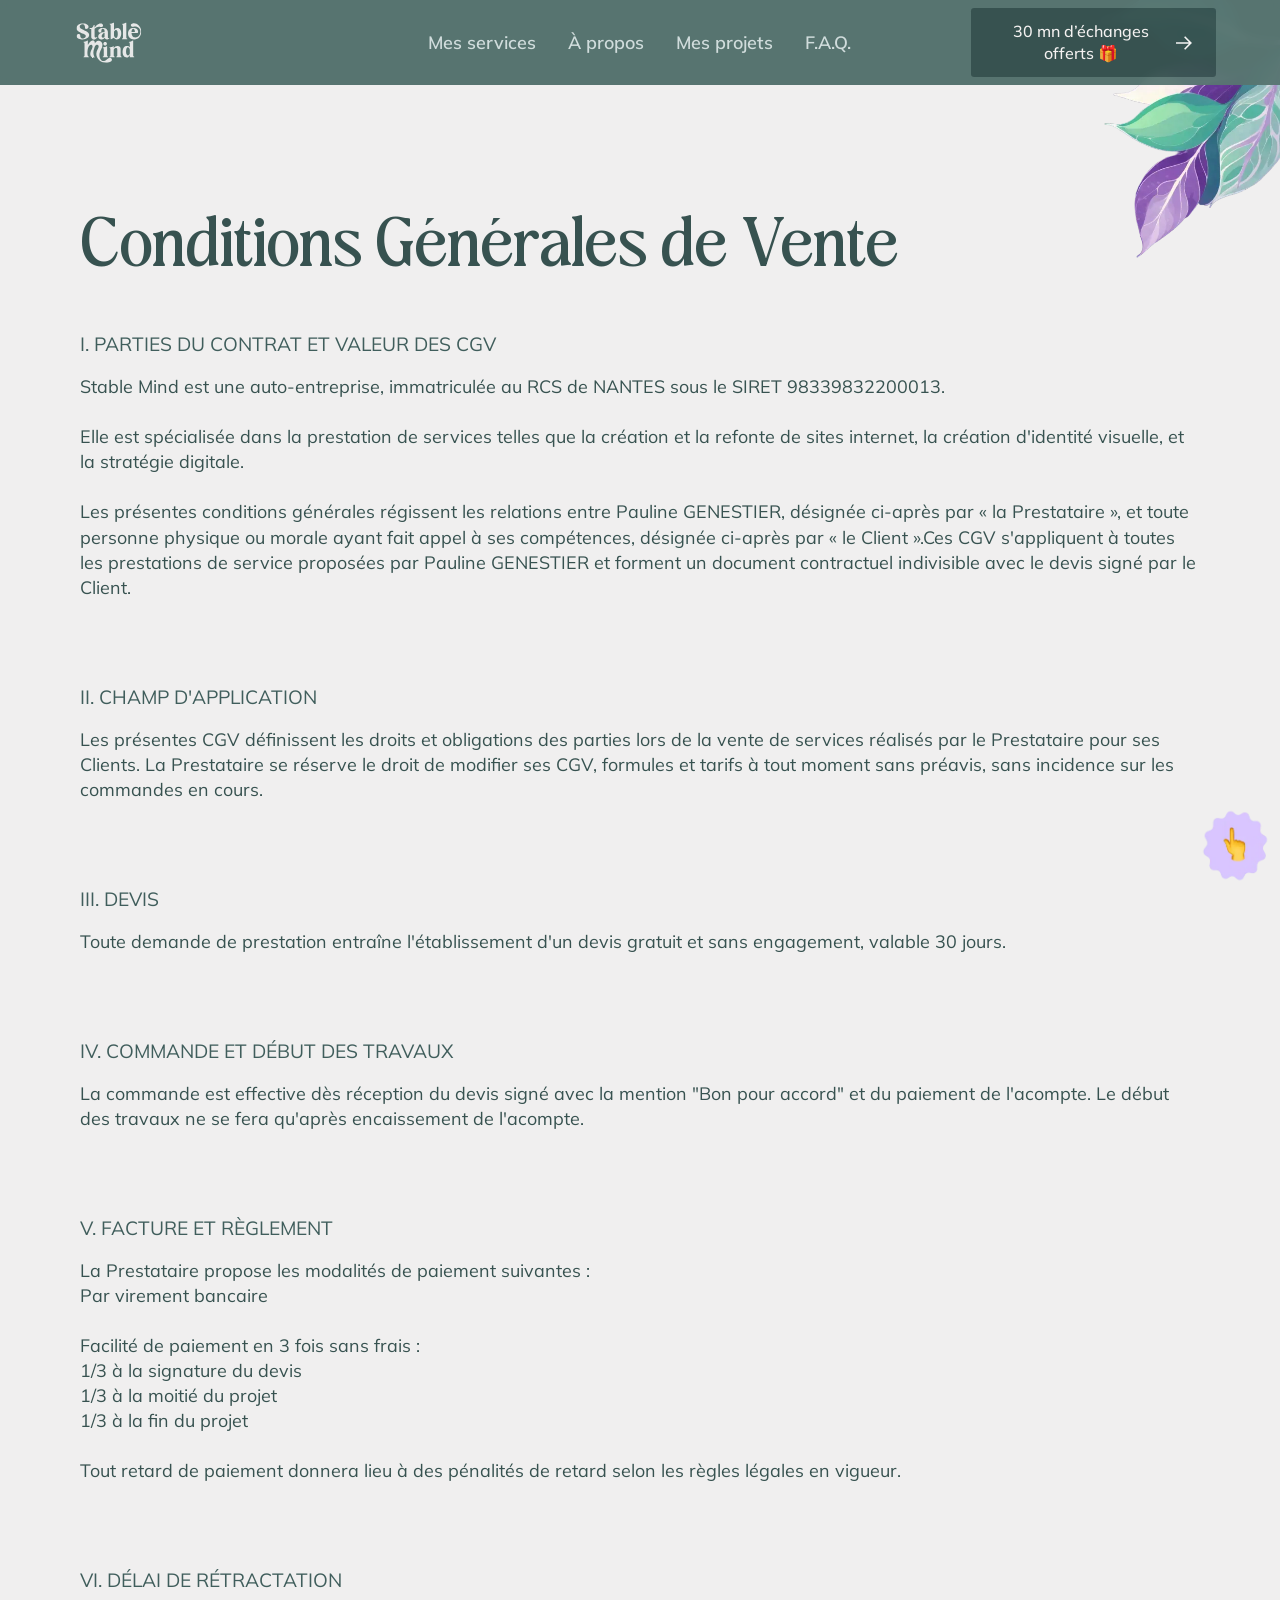
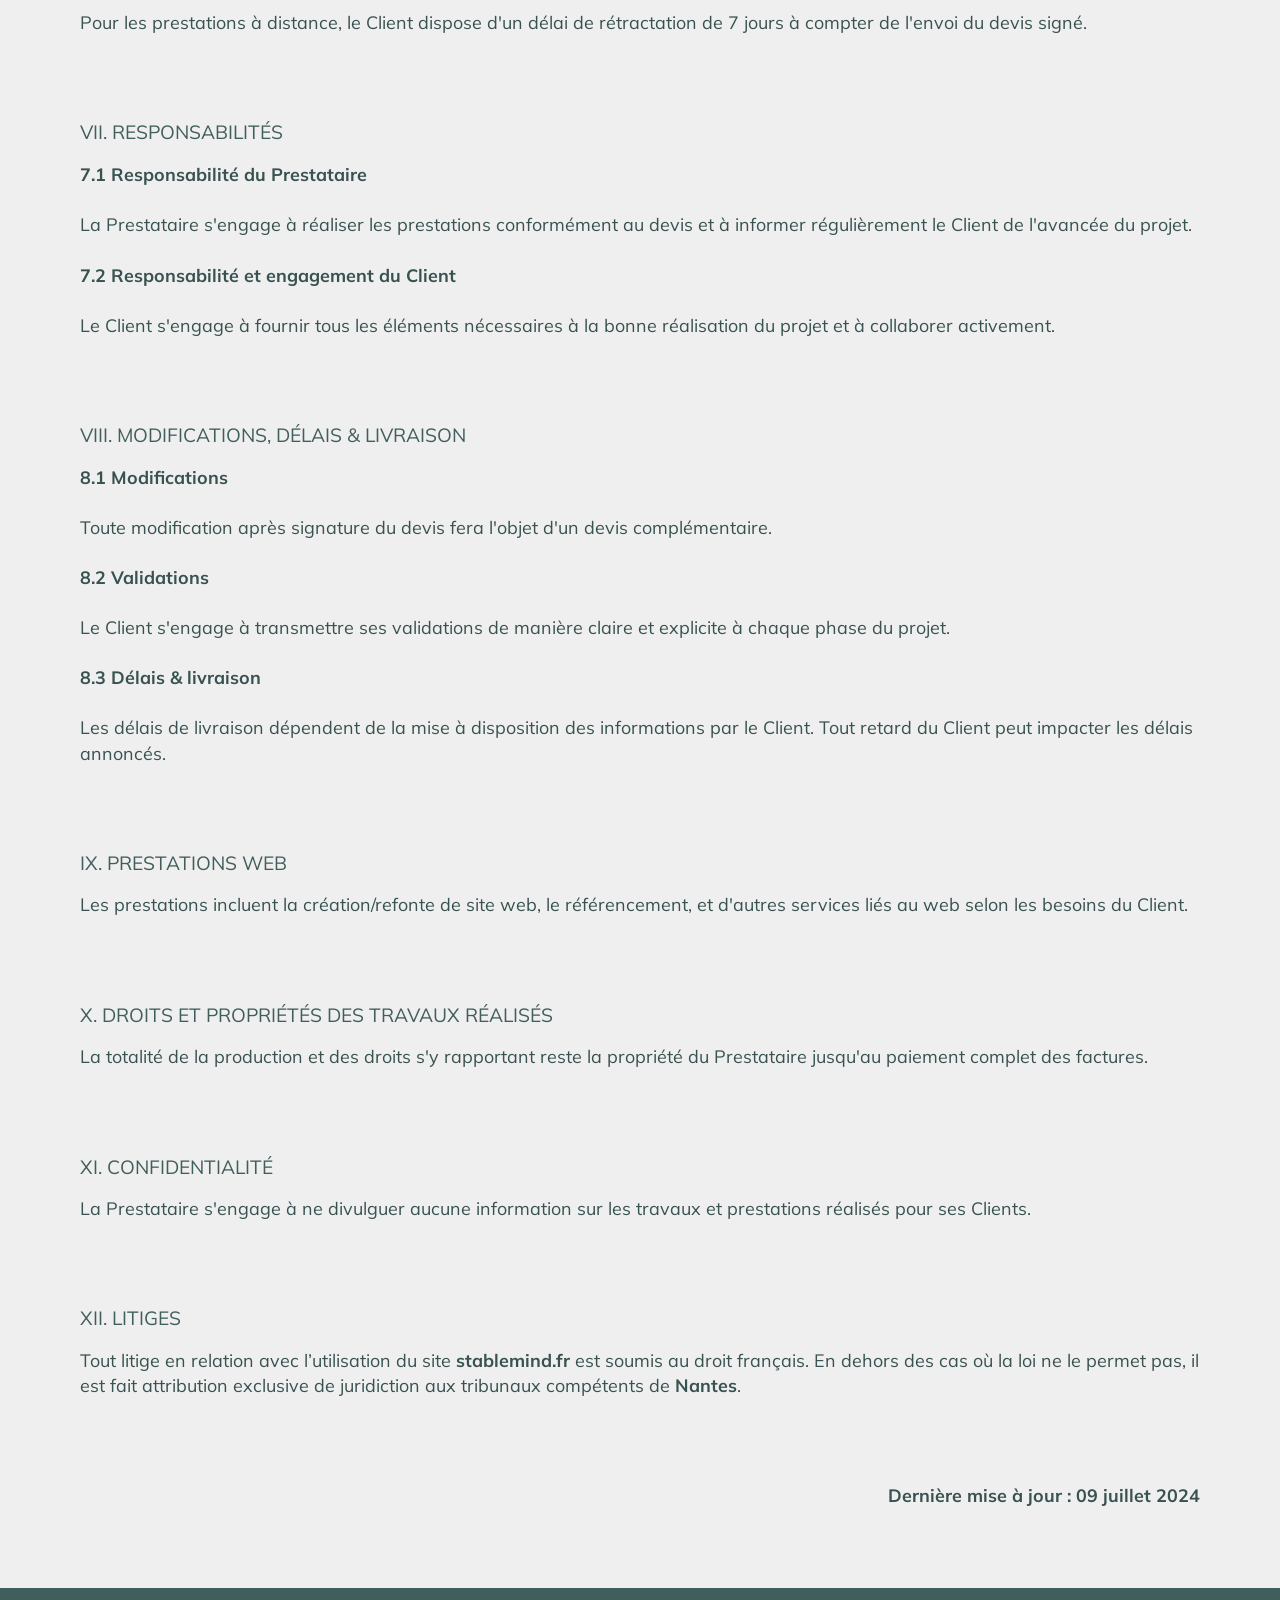
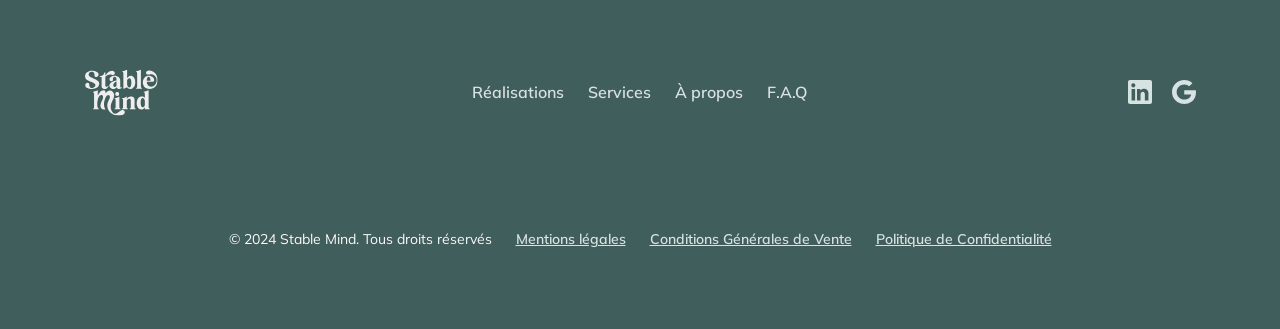
==== site/conditions-generales-de-vente/index.html @ 5874ae9d "Version site files directly and fix mobile section waves" ====
<!DOCTYPE html><!--  This site was created in Webflow. https://webflow.com  --><!--  Last Published: Thu Aug 13 2026 09:31:03 GMT+0000 (Coordinated Universal Time)  -->
<html data-wf-page="668acb660a0c07b33718b6ea" data-wf-site="659ee424119e88f192261d21" lang="fr">
<head>
  <meta charset="utf-8">
  <title>Conditions Générales de Vente | Stable Mind - Design et Identité de Marque</title>
  <meta content="Découvrez les Conditions Générales de Vente de Stable Mind. Informations sur nos prestations de design, création web et identité de marque. Transparence et confiance garanties." name="description">
  <meta content="Conditions Générales de Vente | Stable Mind - Design et Identité de Marque" property="og:title">
  <meta content="Découvrez les Conditions Générales de Vente de Stable Mind. Informations sur nos prestations de design, création web et identité de marque. Transparence et confiance garanties." property="og:description">
  <meta content="Conditions Générales de Vente | Stable Mind - Design et Identité de Marque" name="twitter:title">
  <meta content="Découvrez les Conditions Générales de Vente de Stable Mind. Informations sur nos prestations de design, création web et identité de marque. Transparence et confiance garanties." name="twitter:description">
  <meta property="og:type" content="website">
  <meta content="summary_large_image" name="twitter:card">
  <meta content="width=device-width, initial-scale=1" name="viewport">
  <meta content="google-site-verification=tcRDvtpjel-f5jcYhmmBqXW1y2SXDCsSAJ76ckuyitY" name="google-site-verification">
  <meta content="Webflow" name="generator">
  <link href="../css/normalize.css" rel="stylesheet" type="text/css">
  <link href="../css/webflow.css" rel="stylesheet" type="text/css">
  <link href="../css/stable-mind-2c8507.webflow.css?v=7" rel="stylesheet" type="text/css">
  <script type="text/javascript">!function(o,c){var n=c.documentElement,t=" w-mod-";n.className+=t+"js",("ontouchstart"in o||o.DocumentTouch&&c instanceof DocumentTouch)&&(n.className+=t+"touch")}(window,document);</script>
  <link href="../images/favicon.png" rel="shortcut icon" type="image/x-icon">
  <link href="../images/webclip.png" rel="apple-touch-icon">
  <link href="https://www.stablemind.fr/conditions-generales-de-vente" rel="canonical">
  <meta name="format-detection" content="telephone=no">
  <!--  Google Tag Manager  -->
  <script>(function(w,d,s,l,i){w[l]=w[l]||[];w[l].push({'gtm.start':
new Date().getTime(),event:'gtm.js'});var f=d.getElementsByTagName(s)[0],
j=d.createElement(s),dl=l!='dataLayer'?'&l='+l:'';j.async=true;j.src=
'https://www.googletagmanager.com/gtm.js?id='+i+dl;f.parentNode.insertBefore(j,f);
})(window,document,'script','dataLayer','GTM-M9ZDG9HV');</script>
  <!--  End Google Tag Manager  -->
  <script type="application/ld+json">
{
  "@context": "https://schema.org",
  "@type": "ProfessionalService",
  "name": "Stable Mind",
  "image": "https://cdn.prod.website-files.com/659ee424119e88f192261d21/660d5e748f1e22f9ee2a4d4d_Logo_StableMind_white.svg",
  "url": "https://www.stablemind.fr",
  "telephone": "+33668277982",
  "email": "pauline@stablemind.fr",
  "description": "Stable Mind offre des services de web design, de stratégie digitale et de création d'identité visuelle pour les PME.",
  "areaServed": "France",
  "priceRange": "€€€",
  "openingHours": "Mo-Fr 09:00-18:00",
  "sameAs": [
    "https://www.linkedin.com/in/paulinegenestier/",
    "https://www.instagram.com/stablemind.design/"
  ],
  "founder": {
    "@type": "Person",
    "name": "Pauline Genestier"
  },
  "hasOfferCatalog": {
    "@type": "OfferCatalog",
    "name": "Services de Stable Mind",
    "itemListElement": [
      {
        "@type": "Offer",
        "itemOffered": {
          "@type": "Service",
          "name": "Web Design",
          "description": "Création de sites web responsifs et attractifs"
        }
      },
      {
        "@type": "Offer",
        "itemOffered": {
          "@type": "Service",
          "name": "Stratégie Digitale",
          "description": "Élaboration de stratégies digitales sur mesure"
        }
      },
      {
        "@type": "Offer",
        "itemOffered": {
          "@type": "Service",
          "name": "Identité Visuelle",
          "description": "Création d'identités visuelles uniques et cohérentes"
        }
      }
    ]
  }
}
</script>
  <script src="https://cdn.prod.website-files.com/659ee424119e88f192261d21%2F652d31f3dc22d7b4ee708e44%2F6710cd85941d9a8a02956df8%2Fclarity_script-8.9.5.js" type="text/javascript"></script>
  <script src="https://cdn.prod.website-files.com/659ee424119e88f192261d21%2F66ba5a08efe71070f98dd10a%2F69186cce8e9cfdd274e5e7c2%2Fm9zdg9hv-1.1.1.js" type="text/javascript"></script>
  <link href="../css/production-fixes.css?v=9" rel="stylesheet" type="text/css">
</head>
<body>
  <div class="page-wrapper">
    <div class="global-styles w-embed">
      <style>
/* Make text look crisper and more legible in all browsers */
body {
  -webkit-font-smoothing: antialiased;
  -moz-osx-font-smoothing: grayscale;
  font-smoothing: antialiased;
  text-rendering: optimizeLegibility;
}
/* Focus state style for keyboard navigation for the focusable elements */
*[tabindex]:focus-visible,
  input[type="file"]:focus-visible {
   outline: 0.125rem solid #4d65ff;
   outline-offset: 0.125rem;
}
/* Set color style to inherit */
.inherit-color * {
    color: inherit;
}
/* Get rid of top margin on first element in any rich text element */
.w-richtext > :not(div):first-child, .w-richtext > div:first-child > :first-child {
  margin-top: 0 !important;
}
/* Get rid of bottom margin on last element in any rich text element */
.w-richtext>:last-child, .w-richtext ol li:last-child, .w-richtext ul li:last-child {
	margin-bottom: 0 !important;
}
/* Make sure containers never lose their center alignment */
.container-medium,.container-small, .container-large {
	margin-right: auto !important;
  margin-left: auto !important;
}
/* 
Make the following elements inherit typography styles from the parent and not have hardcoded values. 
Important: You will not be able to style for example "All Links" in Designer with this CSS applied.
Uncomment this CSS to use it in the project. Leave this message for future hand-off.
*/
/*
a,
.w-input,
.w-select,
.w-tab-link,
.w-nav-link,
.w-dropdown-btn,
.w-dropdown-toggle,
.w-dropdown-link {
  color: inherit;
  text-decoration: inherit;
  font-size: inherit;
}
*/
/* Apply "..." after 3 lines of text */
.text-style-3lines {
	display: -webkit-box;
	overflow: hidden;
	-webkit-line-clamp: 3;
	-webkit-box-orient: vertical;
}
/* Apply "..." after 2 lines of text */
.text-style-2lines {
	display: -webkit-box;
	overflow: hidden;
	-webkit-line-clamp: 2;
	-webkit-box-orient: vertical;
}
/* Adds inline flex display */
.display-inlineflex {
  display: inline-flex;
}
/* These classes are never overwritten */
.hide {
  display: none !important;
}
@media screen and (max-width: 991px) {
    .hide, .hide-tablet {
        display: none !important;
    }
}
  @media screen and (max-width: 767px) {
    .hide-mobile-landscape{
      display: none !important;
    }
}
  @media screen and (max-width: 479px) {
    .hide-mobile{
      display: none !important;
    }
}
.margin-0 {
  margin: 0rem !important;
}
.padding-0 {
  padding: 0rem !important;
}
.spacing-clean {
padding: 0rem !important;
margin: 0rem !important;
}
.margin-top {
  margin-right: 0rem !important;
  margin-bottom: 0rem !important;
  margin-left: 0rem !important;
}
.padding-top {
  padding-right: 0rem !important;
  padding-bottom: 0rem !important;
  padding-left: 0rem !important;
}
.margin-right {
  margin-top: 0rem !important;
  margin-bottom: 0rem !important;
  margin-left: 0rem !important;
}
.padding-right {
  padding-top: 0rem !important;
  padding-bottom: 0rem !important;
  padding-left: 0rem !important;
}
.margin-bottom {
  margin-top: 0rem !important;
  margin-right: 0rem !important;
  margin-left: 0rem !important;
}
.padding-bottom {
  padding-top: 0rem !important;
  padding-right: 0rem !important;
  padding-left: 0rem !important;
}
.margin-left {
  margin-top: 0rem !important;
  margin-right: 0rem !important;
  margin-bottom: 0rem !important;
}
.padding-left {
  padding-top: 0rem !important;
  padding-right: 0rem !important;
  padding-bottom: 0rem !important;
}
.margin-horizontal {
  margin-top: 0rem !important;
  margin-bottom: 0rem !important;
}
.padding-horizontal {
  padding-top: 0rem !important;
  padding-bottom: 0rem !important;
}
.margin-vertical {
  margin-right: 0rem !important;
  margin-left: 0rem !important;
}
.padding-vertical {
  padding-right: 0rem !important;
  padding-left: 0rem !important;
}
</style>
    </div>
    <div class="sticky_footer w-clearfix">
      <a id="scroll-up" href="#" class="link-block w-inline-block"><img src="../images/purple_star_finger.webp" loading="lazy" alt="Bouton pour faire défiler vers le haut de la page représentant un doigt pointé vers le haut" class="is-image-hero icon-height-xxlarge button_scroll_up"></a>
      <div class="sticky_footer_button"></div>
    </div>
    <div class="section_navbar2">
      <div data-animation="default" class="navbar2_component background-color-primary w-nav" data-easing2="ease" fs-scrolldisable-element="smart-nav" data-easing="ease" data-collapse="medium" data-w-id="f6324109-f3d7-db28-a6b7-eaa4f1ce9ca7" role="banner" data-duration="400">
        <div class="navbar2_container text-color-primary">
          <a href="../index.html" class="navbar2_logo-link w-nav-brand">
            <div class="w-layout-blockcontainer container-small w-container"><img src="../images/logo_stablemind_white.svg" loading="lazy" width="Auto" alt="Logo de l&#x27;entreprise Stable Mind" class="navbar2_logo margin-xsmall"></div>
          </a>
          <nav role="navigation" id="w-node-f6324109-f3d7-db28-a6b7-eaa4f1ce9cac-f1ce9ca6" class="navbar2_menu w-nav-menu">
            <a href="../index.html#services" class="navbar2_link w-nav-link">Mes services</a>
            <a href="../index.html#a-propos" class="navbar2_link w-nav-link">À propos</a>
            <a href="../index.html#Projets" class="navbar2_link w-nav-link">Mes projets</a>
            <a href="../index.html#FAQ" class="navbar2_link w-nav-link">F.A.Q.</a>
          </nav>
          <div class="navbar2_button-wrapper">
            <a href="https://zcal.co/i/Wrt-oJ8Q" target="_blank" class="button is-icon alternate mobile-hidden w-inline-block">
              <div class="text-size-small">30 mn d’échanges offerts 🎁</div>
              <div class="icon-1x1-small w-embed"><svg aria-hidden="true" fill="currentColor" role="img" viewbox="0 0 20 21" xmlns="http://www.w3.org/2000/svg">
                  <title>Arrow Right</title>
                  <polygon points="16.172 9 10.101 2.929 11.515 1.515 20 10 19.293 10.707 11.515 18.485 10.101 17.071 16.172 11 0 11 0 9">
                </polygon></svg></div>
            </a>
            <div class="navbar2_menu-button w-nav-button">
              <div class="menu-icon2">
                <div class="menu-icon2_line-top"></div>
                <div class="menu-icon2_line-middle">
                  <div class="menu-icon_line-middle-inner"></div>
                </div>
                <div class="menu-icon2_line-bottom"></div>
              </div>
            </div>
          </div>
        </div>
      </div>
    </div><img src="../images/feuilles_1.webp" loading="lazy" sizes="(max-width: 479px) 40vw, (max-width: 991px) 30vw, 20vw" srcset="../images/feuilles_1-p-500.webp 500w, ../images/feuilles_1-p-800.webp 800w, ../images/feuilles_1-p-1080.webp 1080w, ../images/feuilles_1.webp 1312w" alt="" class="conditions-image-deco">
    <section class="section_layout331 background-color-primary alternate">
      <div class="padding-global">
        <div class="container-large">
          <div class="padding-section-medium">
            <div class="layout331_component">
              <div class="spacer-large"></div>
              <div class="margin-bottom margin-large">
                <h1>Conditions Générales de Vente</h1>
              </div>
              <div class="margin-bottom margin-xxlarge">
                <div class="heading-style-h6 text-style-allcaps text-color-tertiary alternate">I. Parties du contrat et valeur des CGV</div>
                <div class="text-align-left">
                  <div class="margin-top margin-small">
                    <div class="margin-bottom margin-xxsmall">
                      <p>Stable Mind est une auto-entreprise, immatriculée au RCS de NANTES sous le SIRET 98339832200013. <br><br>Elle est spécialisée dans la prestation de services telles que la création et la refonte de sites internet, la création d&#x27;identité visuelle, et la stratégie digitale.<br><br>Les présentes conditions générales régissent les relations entre Pauline GENESTIER, désignée ci-après par « la Prestataire », et toute personne physique ou morale ayant fait appel à ses compétences, désignée ci-après par « le Client ».Ces CGV s&#x27;appliquent à toutes les prestations de service proposées par Pauline GENESTIER et forment un document contractuel indivisible avec le devis signé par le Client.<br></p>
                    </div>
                  </div>
                </div>
              </div>
              <div class="margin-bottom margin-xxlarge">
                <div class="heading-style-h6 text-style-allcaps text-color-tertiary alternate">II. Champ d&#x27;application</div>
                <div class="text-align-left">
                  <div class="margin-top margin-small">
                    <div class="margin-bottom margin-xxsmall">
                      <p>Les présentes CGV définissent les droits et obligations des parties lors de la vente de services réalisés par le Prestataire pour ses Clients. La Prestataire se réserve le droit de modifier ses CGV, formules et tarifs à tout moment sans préavis, sans incidence sur les commandes en cours.<br></p>
                    </div>
                  </div>
                </div>
              </div>
              <div class="margin-bottom margin-xxlarge">
                <div class="heading-style-h6 text-style-allcaps text-color-tertiary alternate">III. Devis</div>
                <div class="text-align-left">
                  <div class="margin-top margin-small">
                    <div class="margin-bottom margin-xxsmall">
                      <p>Toute demande de prestation entraîne l&#x27;établissement d&#x27;un devis gratuit et sans engagement, valable 30 jours.<br></p>
                    </div>
                  </div>
                </div>
              </div>
              <div class="margin-bottom margin-xxlarge">
                <div class="heading-style-h6 text-style-allcaps text-color-tertiary alternate">IV. Commande et début des travaux</div>
                <div class="text-align-left">
                  <div class="margin-top margin-small">
                    <div class="margin-bottom margin-xxsmall">
                      <p>La commande est effective dès réception du devis signé avec la mention &quot;Bon pour accord&quot; et du paiement de l&#x27;acompte. Le début des travaux ne se fera qu&#x27;après encaissement de l&#x27;acompte.<br></p>
                    </div>
                  </div>
                </div>
              </div>
              <div class="margin-bottom margin-xxlarge">
                <div class="heading-style-h6 text-style-allcaps text-color-tertiary alternate">V. Facture et règlement</div>
                <div class="text-align-left">
                  <div class="margin-top margin-small">
                    <div class="margin-bottom margin-xxsmall">
                      <p>La Prestataire propose les modalités de paiement suivantes :<br>Par virement bancaire<br><br>Facilité de paiement en 3 fois sans frais : <br>1/3 à la signature du devis<br>1/3 à la moitié du projet<br>1/3 à la fin du projet<br><br>Tout retard de paiement donnera lieu à des pénalités de retard selon les règles légales en vigueur.<br></p>
                    </div>
                  </div>
                </div>
              </div>
              <div class="margin-bottom margin-xxlarge">
                <div class="heading-style-h6 text-style-allcaps text-color-tertiary alternate">VI. Délai de rétractation</div>
                <div class="text-align-left">
                  <div class="margin-top margin-small">
                    <div class="margin-bottom margin-xxsmall">
                      <p>Pour les prestations à distance, le Client dispose d&#x27;un délai de rétractation de 7 jours à compter de l&#x27;envoi du devis signé.<br></p>
                    </div>
                  </div>
                </div>
              </div>
              <div class="margin-bottom margin-xxlarge">
                <div class="heading-style-h6 text-style-allcaps text-color-tertiary alternate">VII. Responsabilités</div>
                <div class="text-align-left">
                  <div class="margin-top margin-small">
                    <div class="margin-bottom margin-xxsmall">
                      <p><strong>7.1 Responsabilité du Prestataire</strong><br><br>La Prestataire s&#x27;engage à réaliser les prestations conformément au devis et à informer régulièrement le Client de l&#x27;avancée du projet.<br><br><strong>7.2 Responsabilité et engagement du Client</strong><br><br>Le Client s&#x27;engage à fournir tous les éléments nécessaires à la bonne réalisation du projet et à collaborer activement.<br></p>
                    </div>
                  </div>
                </div>
              </div>
              <div class="margin-bottom margin-xxlarge">
                <div class="heading-style-h6 text-style-allcaps text-color-tertiary alternate">VIII. Modifications, délais &amp; livraison</div>
                <div class="text-align-left">
                  <div class="margin-top margin-small">
                    <div class="margin-bottom margin-xxsmall">
                      <p><strong>8.1 Modifications</strong><br><br>Toute modification après signature du devis fera l&#x27;objet d&#x27;un devis complémentaire.<br><br><strong>8.2 Validations</strong><br><br>Le Client s&#x27;engage à transmettre ses validations de manière claire et explicite à chaque phase du projet.<br><br><strong>8.3 Délais &amp; livraison</strong><br><br>Les délais de livraison dépendent de la mise à disposition des informations par le Client. Tout retard du Client peut impacter les délais annoncés.<br></p>
                    </div>
                  </div>
                </div>
              </div>
              <div class="margin-bottom margin-xxlarge">
                <div class="heading-style-h6 text-style-allcaps text-color-tertiary alternate">IX. Prestations web</div>
                <div class="text-align-left">
                  <div class="margin-top margin-small">
                    <div class="margin-bottom margin-xxsmall">
                      <p>Les prestations incluent la création/refonte de site web, le référencement, et d&#x27;autres services liés au web selon les besoins du Client.<br></p>
                    </div>
                  </div>
                </div>
              </div>
              <div class="margin-bottom margin-xxlarge">
                <div class="heading-style-h6 text-style-allcaps text-color-tertiary alternate">X. Droits et propriétés des travaux réalisés</div>
                <div class="text-align-left">
                  <div class="margin-top margin-small">
                    <div class="margin-bottom margin-xxsmall">
                      <p>La totalité de la production et des droits s&#x27;y rapportant reste la propriété du Prestataire jusqu&#x27;au paiement complet des factures.<br></p>
                    </div>
                  </div>
                </div>
              </div>
              <div class="margin-bottom margin-xxlarge">
                <div class="heading-style-h6 text-style-allcaps text-color-tertiary alternate">XI. Confidentialité</div>
                <div class="text-align-left">
                  <div class="margin-top margin-small">
                    <div class="margin-bottom margin-xxsmall">
                      <p>La Prestataire s&#x27;engage à ne divulguer aucune information sur les travaux et prestations réalisés pour ses Clients.<br></p>
                    </div>
                  </div>
                </div>
              </div>
              <div class="margin-bottom margin-xxlarge">
                <div class="heading-style-h6 text-style-allcaps text-color-tertiary alternate">XII. Litiges</div>
                <div class="text-align-left">
                  <div class="margin-top margin-small">
                    <div class="margin-bottom margin-xxsmall">
                      <p>Tout litige en relation avec l’utilisation du site <strong>stablemind.fr</strong> est soumis au droit français. En dehors des cas où la loi ne le permet pas, il est fait attribution exclusive de juridiction aux tribunaux compétents de <strong>Nantes</strong>.<br></p>
                    </div>
                  </div>
                </div>
              </div>
            </div>
            <div class="text-weight-bold text-align-right">Dernière mise à jour : 09 juillet 2024</div>
          </div>
        </div>
      </div>
      <div class="padding-global">
        <div class="container-large"></div>
      </div>
    </section>
  </div>
  <footer class="footer4_component">
    <div class="padding-global background-color-primary">
      <div class="container-large">
        <div class="padding-vertical padding-xxlarge">
          <div class="padding-bottom padding-xxlarge">
            <div class="w-layout-grid footer4_top-wrapper">
              <a href="#" id="w-node-ab5822fc-b2aa-e9ae-ccc5-338d0b5e74c8-0b5e74c2" class="footer4_logo-link w-nav-brand"><img src="../images/logo_stablemind_white.svg" loading="lazy" alt="Logo de l&#x27;entreprise Stable Mind"></a>
              <div class="w-layout-grid footer4_link-list">
                <a href="#" class="footer4_link">Réalisations</a>
                <a href="#" class="footer4_link">Services</a>
                <a href="#" class="footer4_link">À propos</a>
                <a href="../index.html#FAQ" class="footer4_link">F.A.Q</a>
              </div>
              <div id="w-node-ab5822fc-b2aa-e9ae-ccc5-338d0b5e74d3-0b5e74c2" class="w-layout-grid footer4_social-list">
                <a href="https://www.linkedin.com/in/paulinegenestier" target="_blank" class="footer4_social-link w-inline-block">
                  <div class="icon-1x1-medium w-embed"><svg width="100%" height="100%" viewbox="0 0 24 24" fill="none" xmlns="http://www.w3.org/2000/svg">
                      <path fill-rule="evenodd" clip-rule="evenodd" d="M4.5 3C3.67157 3 3 3.67157 3 4.5V19.5C3 20.3284 3.67157 21 4.5 21H19.5C20.3284 21 21 20.3284 21 19.5V4.5C21 3.67157 20.3284 3 19.5 3H4.5ZM8.52076 7.00272C8.52639 7.95897 7.81061 8.54819 6.96123 8.54397C6.16107 8.53975 5.46357 7.90272 5.46779 7.00413C5.47201 6.15897 6.13998 5.47975 7.00764 5.49944C7.88795 5.51913 8.52639 6.1646 8.52076 7.00272ZM12.2797 9.76176H9.75971H9.7583V18.3216H12.4217V18.1219C12.4217 17.742 12.4214 17.362 12.4211 16.9819V16.9818V16.9816V16.9815V16.9812C12.4203 15.9674 12.4194 14.9532 12.4246 13.9397C12.426 13.6936 12.4372 13.4377 12.5005 13.2028C12.7381 12.3253 13.5271 11.7586 14.4074 11.8979C14.9727 11.9864 15.3467 12.3141 15.5042 12.8471C15.6013 13.1803 15.6449 13.5389 15.6491 13.8863C15.6605 14.9339 15.6589 15.9815 15.6573 17.0292V17.0294C15.6567 17.3992 15.6561 17.769 15.6561 18.1388V18.3202H18.328V18.1149C18.328 17.6629 18.3278 17.211 18.3275 16.7591V16.759V16.7588C18.327 15.6293 18.3264 14.5001 18.3294 13.3702C18.3308 12.8597 18.276 12.3563 18.1508 11.8627C17.9638 11.1286 17.5771 10.5211 16.9485 10.0824C16.5027 9.77019 16.0133 9.5691 15.4663 9.5466C15.404 9.54401 15.3412 9.54062 15.2781 9.53721L15.2781 9.53721L15.2781 9.53721C14.9984 9.52209 14.7141 9.50673 14.4467 9.56066C13.6817 9.71394 13.0096 10.0641 12.5019 10.6814C12.4429 10.7522 12.3852 10.8241 12.2991 10.9314L12.2991 10.9315L12.2797 10.9557V9.76176ZM5.68164 18.3244H8.33242V9.76733H5.68164V18.3244Z" fill="CurrentColor"></path>
                    </svg></div>
                  <div class="text-block">Linkedin StableMind</div>
                </a>
                <a href="https://share.google/nDlWpgfK4mPzJgzuq" target="_blank" class="footer4_social-link w-inline-block">
                  <div class="icon-1x1-medium w-embed"><svg width="100%" height="100%" viewbox="0 0 24 24" fill="none" xmlns="http://www.w3.org/2000/svg">
                      <path fill-rule="evenodd" clip-rule="evenodd" d="M12.1822 10.7136V13.7983H17.392C17.1796 15.1224 15.8166 17.6801 12.1822 17.6801C9.04993 17.6801 6.49096 15.1371 6.49096 11.9994C6.49096 8.86181 9.04935 6.31875 12.1822 6.31875C13.9664 6.31875 15.1624 7.06012 15.8436 7.70475L18.3337 5.35238C16.7349 3.89044 14.6631 3 12.1822 3C7.10674 3 3 7.02244 3 12C3 16.9776 7.10674 21 12.1822 21C17.4815 21 21 17.3494 21 12.2053C21 11.6136 20.934 11.1624 20.8537 10.7141L12.1822 10.7136Z" fill="CurrentColor"></path>
                    </svg></div>
                  <div class="text-block-2">Instagram de StableMind</div>
                </a>
              </div>
            </div>
          </div>
          <div class="line-divider"></div>
          <div class="padding-top padding-medium">
            <div class="w-layout-grid footer4_bottom-wrapper">
              <div id="w-node-ab5822fc-b2aa-e9ae-ccc5-338d0b5e74df-0b5e74c2" class="footer4_credit-text">© 2024 Stable Mind. Tous droits réservés</div>
              <a href="../mentions-legales.html" class="footer4_legal-link">Mentions légales</a>
              <a href="../conditions-generales-de-vente.html" aria-current="page" class="footer4_legal-link w--current">Conditions Générales de Vente</a>
              <a href="../politique-de-confidentialite.html" class="footer4_legal-link">Politique de Confidentialité</a>
            </div>
          </div>
        </div>
      </div>
    </div>
  </footer>
  <script src="https://d3e54v103j8qbb.cloudfront.net/js/jquery-3.5.1.min.dc5e7f18c8.js?site=659ee424119e88f192261d21" type="text/javascript" integrity="sha256-9/aliU8dGd2tb6OSsuzixeV4y/faTqgFtohetphbbj0=" crossorigin="anonymous"></script>
  <script src="../js/webflow.js" type="text/javascript"></script><!--  Google Tag Manager (noscript)  -->
  <noscript><iframe src="https://www.googletagmanager.com/ns.html?id=GTM-M9ZDG9HV" height="0" width="0" style="display:none;visibility:hidden"></iframe></noscript>
  <!--  End Google Tag Manager (noscript)  -->
</body>
</html>
---- site/css/webflow.css ----
@font-face {
  font-family: 'webflow-icons';
  src: url("[data-uri]") format('truetype');
  font-weight: normal;
  font-style: normal;
}
[class^="w-icon-"],
[class*=" w-icon-"] {
  /* use !important to prevent issues with browser extensions that change fonts */
  font-family: 'webflow-icons' !important;
  speak: none;
  font-style: normal;
  font-weight: normal;
  font-variant: normal;
  text-transform: none;
  line-height: 1;
  /* Better Font Rendering =========== */
  -webkit-font-smoothing: antialiased;
  -moz-osx-font-smoothing: grayscale;
}
.w-icon-slider-right:before {
  content: "\e600";
}
.w-icon-slider-left:before {
  content: "\e601";
}
.w-icon-nav-menu:before {
  content: "\e602";
}
.w-icon-arrow-down:before,
.w-icon-dropdown-toggle:before {
  content: "\e603";
}
.w-icon-file-upload-remove:before {
  content: "\e900";
}
.w-icon-file-upload-icon:before {
  content: "\e903";
}
* {
  -webkit-box-sizing: border-box;
  -moz-box-sizing: border-box;
  box-sizing: border-box;
}
html {
  height: 100%;
}
body {
  margin: 0;
  min-height: 100%;
  background-color: #fff;
  font-family: Arial, sans-serif;
  font-size: 14px;
  line-height: 20px;
  color: #333;
}
img {
  max-width: 100%;
  vertical-align: middle;
  display: inline-block;
}
html.w-mod-touch * {
  background-attachment: scroll !important;
}
.w-block {
  display: block;
}
.w-inline-block {
  max-width: 100%;
  display: inline-block;
}
.w-clearfix:before,
.w-clearfix:after {
  content: " ";
  display: table;
  grid-column-start: 1;
  grid-row-start: 1;
  grid-column-end: 2;
  grid-row-end: 2;
}
.w-clearfix:after {
  clear: both;
}
.w-hidden {
  display: none;
}
.w-button {
  display: inline-block;
  padding: 9px 15px;
  background-color: #3898EC;
  color: white;
  border: 0;
  line-height: inherit;
  text-decoration: none;
  cursor: pointer;
  border-radius: 0;
}
input.w-button {
  -webkit-appearance: button;
}
:where(button.w-popover-trigger) {
  background-color: transparent;
  border: 0;
  color: inherit;
  cursor: pointer;
  font: inherit;
  line-height: inherit;
  margin: 0;
  padding: 0;
  text-align: inherit;
  text-decoration: inherit;
}
.w-popover {
  border: 0;
  padding: 0;
  background-color: transparent;
  color: inherit;
  overflow: visible;
  position: fixed;
  inset: auto;
  margin: 8px;
  position-anchor: auto;
  position-area: top center;
}
html[data-w-dynpage] [data-w-cloak] {
  color: transparent !important;
}
.w-code-block {
  margin: unset;
}
pre.w-code-block code {
  all: inherit;
}
pre.w-code-block code > span {
  display: block !important;
}
.w-optimization {
  display: contents;
}
.w-webflow-badge,
.w-webflow-badge > img {
  box-sizing: unset;
  width: unset;
  height: unset;
  max-height: unset;
  max-width: unset;
  min-height: unset;
  min-width: unset;
  margin: unset;
  padding: unset;
  float: unset;
  clear: unset;
  border: unset;
  border-radius: unset;
  background: unset;
  background-image: unset;
  background-position: unset;
  background-size: unset;
  background-repeat: unset;
  background-origin: unset;
  background-clip: unset;
  background-attachment: unset;
  background-color: unset;
  box-shadow: unset;
  transform: unset;
  transition: unset;
  direction: unset;
  font-family: unset;
  font-weight: unset;
  color: unset;
  font-size: unset;
  line-height: unset;
  font-style: unset;
  font-variant: unset;
  text-align: unset;
  letter-spacing: unset;
  text-decoration: unset;
  text-indent: unset;
  text-transform: unset;
  list-style-type: unset;
  text-shadow: unset;
  vertical-align: unset;
  cursor: unset;
  white-space: unset;
  word-break: unset;
  word-spacing: unset;
  word-wrap: unset;
}
.w-webflow-badge {
  position: fixed !important;
  display: inline-block !important;
  visibility: visible !important;
  opacity: 1 !important;
  z-index: 2147483647 !important;
  top: auto !important;
  right: 12px !important;
  bottom: 12px !important;
  left: auto !important;
  color: #aaadb0 !important;
  background-color: #fff !important;
  border-radius: 3px !important;
  padding: 6px !important;
  font-size: 12px !important;
  line-height: 14px !important;
  text-decoration: none !important;
  transform: none !important;
  margin: 0 !important;
  width: auto !important;
  height: auto !important;
  overflow: unset !important;
  white-space: nowrap;
  box-shadow: 0 0 0 1px rgba(0, 0, 0, 0.1), 0px 1px 3px rgba(0, 0, 0, 0.1);
  cursor: pointer;
}
.w-webflow-badge > img {
  position: unset;
  display: inline-block !important;
  visibility: unset !important;
  opacity: 1 !important;
  vertical-align: middle !important;
}
h1,
h2,
h3,
h4,
h5,
h6 {
  font-weight: bold;
  margin-bottom: 10px;
}
h1 {
  font-size: 38px;
  line-height: 44px;
  margin-top: 20px;
}
h2 {
  font-size: 32px;
  line-height: 36px;
  margin-top: 20px;
}
h3 {
  font-size: 24px;
  line-height: 30px;
  margin-top: 20px;
}
h4 {
  font-size: 18px;
  line-height: 24px;
  margin-top: 10px;
}
h5 {
  font-size: 14px;
  line-height: 20px;
  margin-top: 10px;
}
h6 {
  font-size: 12px;
  line-height: 18px;
  margin-top: 10px;
}
p {
  margin-top: 0;
  margin-bottom: 10px;
}
blockquote {
  margin: 0 0 10px 0;
  padding: 10px 20px;
  border-left: 5px solid #E2E2E2;
  font-size: 18px;
  line-height: 22px;
}
figure {
  margin: 0;
  margin-bottom: 10px;
}
figcaption {
  margin-top: 5px;
  text-align: center;
}
ul,
ol {
  margin-top: 0px;
  margin-bottom: 10px;
  padding-left: 40px;
}
.w-list-unstyled {
  padding-left: 0;
  list-style: none;
}
.w-embed:before,
.w-embed:after {
  content: " ";
  display: table;
  grid-column-start: 1;
  grid-row-start: 1;
  grid-column-end: 2;
  grid-row-end: 2;
}
.w-embed:after {
  clear: both;
}
.w-video {
  width: 100%;
  position: relative;
  padding: 0;
}
.w-video iframe,
.w-video object,
.w-video embed {
  position: absolute;
  top: 0;
  left: 0;
  width: 100%;
  height: 100%;
  border: none;
}
fieldset {
  padding: 0;
  margin: 0;
  border: 0;
}
button,
[type='button'],
[type='reset'] {
  border: 0;
  cursor: pointer;
  -webkit-appearance: button;
}
.w-form {
  margin: 0 0 15px;
}
.w-form-done {
  display: none;
  padding: 20px;
  text-align: center;
  background-color: #dddddd;
}
.w-form-fail {
  display: none;
  margin-top: 10px;
  padding: 10px;
  background-color: #ffdede;
}
label {
  display: block;
  margin-bottom: 5px;
  font-weight: bold;
}
.w-input,
.w-select {
  display: block;
  width: 100%;
  height: 38px;
  padding: 8px 12px;
  margin-bottom: 10px;
  font-size: 14px;
  line-height: 1.42857143;
  color: #333333;
  vertical-align: middle;
  background-color: #ffffff;
  border: 1px solid #cccccc;
}
.w-input::placeholder,
.w-select::placeholder {
  color: #999;
}
.w-input:focus,
.w-select:focus {
  border-color: #3898EC;
  outline: 0;
}
.w-input[disabled],
.w-select[disabled],
.w-input[readonly],
.w-select[readonly],
fieldset[disabled] .w-input,
fieldset[disabled] .w-select {
  cursor: not-allowed;
}
.w-input[disabled]:not(.w-input-disabled),
.w-select[disabled]:not(.w-input-disabled),
.w-input[readonly],
.w-select[readonly],
fieldset[disabled]:not(.w-input-disabled) .w-input,
fieldset[disabled]:not(.w-input-disabled) .w-select {
  background-color: #eeeeee;
}
textarea.w-input,
textarea.w-select {
  height: auto;
}
.w-select {
  background-color: #f3f3f3;
}
.w-select[multiple] {
  height: auto;
}
.w-form-label {
  display: inline-block;
  cursor: pointer;
  font-weight: normal;
  margin-bottom: 0px;
}
.w-radio {
  display: block;
  margin-bottom: 5px;
  padding-left: 20px;
}
.w-radio:before,
.w-radio:after {
  content: " ";
  display: table;
  grid-column-start: 1;
  grid-row-start: 1;
  grid-column-end: 2;
  grid-row-end: 2;
}
.w-radio:after {
  clear: both;
}
.w-radio-input {
  margin: 4px 0 0;
  line-height: normal;
  float: left;
  margin-left: -20px;
}
.w-radio-input {
  margin-top: 3px;
}
.w-file-upload {
  display: block;
  margin-bottom: 10px;
}
.w-file-upload-input {
  width: 0.1px;
  height: 0.1px;
  opacity: 0;
  overflow: hidden;
  position: absolute;
  z-index: -100;
}
.w-file-upload-default,
.w-file-upload-uploading,
.w-file-upload-success {
  display: inline-block;
  color: #333333;
}
.w-file-upload-error {
  display: block;
  margin-top: 10px;
}
.w-file-upload-default.w-hidden,
.w-file-upload-uploading.w-hidden,
.w-file-upload-error.w-hidden,
.w-file-upload-success.w-hidden {
  display: none;
}
.w-file-upload-uploading-btn {
  display: flex;
  font-size: 14px;
  font-weight: normal;
  cursor: pointer;
  margin: 0;
  padding: 8px 12px;
  border: 1px solid #cccccc;
  background-color: #fafafa;
}
.w-file-upload-file {
  display: flex;
  flex-grow: 1;
  justify-content: space-between;
  margin: 0;
  padding: 8px 9px 8px 11px;
  border: 1px solid #cccccc;
  background-color: #fafafa;
}
.w-file-upload-file-name {
  font-size: 14px;
  font-weight: normal;
  display: block;
}
.w-file-remove-link {
  margin-top: 3px;
  margin-left: 10px;
  width: auto;
  height: auto;
  padding: 3px;
  display: block;
  cursor: pointer;
}
.w-icon-file-upload-remove {
  margin: auto;
  font-size: 10px;
}
.w-file-upload-error-msg {
  display: inline-block;
  color: #ea384c;
  padding: 2px 0;
}
.w-file-upload-info {
  display: inline-block;
  line-height: 38px;
  padding: 0 12px;
}
.w-file-upload-label {
  display: inline-block;
  font-size: 14px;
  font-weight: normal;
  cursor: pointer;
  margin: 0;
  padding: 8px 12px;
  border: 1px solid #cccccc;
  background-color: #fafafa;
}
.w-icon-file-upload-icon,
.w-icon-file-upload-uploading {
  display: inline-block;
  margin-right: 8px;
  width: 20px;
}
.w-icon-file-upload-uploading {
  height: 20px;
}
.w-container {
  margin-left: auto;
  margin-right: auto;
  max-width: 940px;
}
.w-container:before,
.w-container:after {
  content: " ";
  display: table;
  grid-column-start: 1;
  grid-row-start: 1;
  grid-column-end: 2;
  grid-row-end: 2;
}
.w-container:after {
  clear: both;
}
.w-container .w-row {
  margin-left: -10px;
  margin-right: -10px;
}
.w-row:before,
.w-row:after {
  content: " ";
  display: table;
  grid-column-start: 1;
  grid-row-start: 1;
  grid-column-end: 2;
  grid-row-end: 2;
}
.w-row:after {
  clear: both;
}
.w-row .w-row {
  margin-left: 0;
  margin-right: 0;
}
.w-col {
  position: relative;
  float: left;
  width: 100%;
  min-height: 1px;
  padding-left: 10px;
  padding-right: 10px;
}
.w-col .w-col {
  padding-left: 0;
  padding-right: 0;
}
.w-col-1 {
  width: 8.33333333%;
}
.w-col-2 {
  width: 16.66666667%;
}
.w-col-3 {
  width: 25%;
}
.w-col-4 {
  width: 33.33333333%;
}
.w-col-5 {
  width: 41.66666667%;
}
.w-col-6 {
  width: 50%;
}
.w-col-7 {
  width: 58.33333333%;
}
.w-col-8 {
  width: 66.66666667%;
}
.w-col-9 {
  width: 75%;
}
.w-col-10 {
  width: 83.33333333%;
}
.w-col-11 {
  width: 91.66666667%;
}
.w-col-12 {
  width: 100%;
}
.w-hidden-main {
  display: none !important;
}
@media screen and (max-width: 991px) {
  .w-container {
    max-width: 728px;
  }
  .w-hidden-main {
    display: inherit !important;
  }
  .w-hidden-medium {
    display: none !important;
  }
  .w-col-medium-1 {
    width: 8.33333333%;
  }
  .w-col-medium-2 {
    width: 16.66666667%;
  }
  .w-col-medium-3 {
    width: 25%;
  }
  .w-col-medium-4 {
    width: 33.33333333%;
  }
  .w-col-medium-5 {
    width: 41.66666667%;
  }
  .w-col-medium-6 {
    width: 50%;
  }
  .w-col-medium-7 {
    width: 58.33333333%;
  }
  .w-col-medium-8 {
    width: 66.66666667%;
  }
  .w-col-medium-9 {
    width: 75%;
  }
  .w-col-medium-10 {
    width: 83.33333333%;
  }
  .w-col-medium-11 {
    width: 91.66666667%;
  }
  .w-col-medium-12 {
    width: 100%;
  }
  .w-col-stack {
    width: 100%;
    left: auto;
    right: auto;
  }
}
@media screen and (max-width: 767px) {
  .w-hidden-main {
    display: inherit !important;
  }
  .w-hidden-medium {
    display: inherit !important;
  }
  .w-hidden-small {
    display: none !important;
  }
  .w-row,
  .w-container .w-row {
    margin-left: 0;
    margin-right: 0;
  }
  .w-col {
    width: 100%;
    left: auto;
    right: auto;
  }
  .w-col-small-1 {
    width: 8.33333333%;
  }
  .w-col-small-2 {
    width: 16.66666667%;
  }
  .w-col-small-3 {
    width: 25%;
  }
  .w-col-small-4 {
    width: 33.33333333%;
  }
  .w-col-small-5 {
    width: 41.66666667%;
  }
  .w-col-small-6 {
    width: 50%;
  }
  .w-col-small-7 {
    width: 58.33333333%;
  }
  .w-col-small-8 {
    width: 66.66666667%;
  }
  .w-col-small-9 {
    width: 75%;
  }
  .w-col-small-10 {
    width: 83.33333333%;
  }
  .w-col-small-11 {
    width: 91.66666667%;
  }
  .w-col-small-12 {
    width: 100%;
  }
}
@media screen and (max-width: 479px) {
  .w-container {
    max-width: none;
  }
  .w-hidden-main {
    display: inherit !important;
  }
  .w-hidden-medium {
    display: inherit !important;
  }
  .w-hidden-small {
    display: inherit !important;
  }
  .w-hidden-tiny {
    display: none !important;
  }
  .w-col {
    width: 100%;
  }
  .w-col-tiny-1 {
    width: 8.33333333%;
  }
  .w-col-tiny-2 {
    width: 16.66666667%;
  }
  .w-col-tiny-3 {
    width: 25%;
  }
  .w-col-tiny-4 {
    width: 33.33333333%;
  }
  .w-col-tiny-5 {
    width: 41.66666667%;
  }
  .w-col-tiny-6 {
    width: 50%;
  }
  .w-col-tiny-7 {
    width: 58.33333333%;
  }
  .w-col-tiny-8 {
    width: 66.66666667%;
  }
  .w-col-tiny-9 {
    width: 75%;
  }
  .w-col-tiny-10 {
    width: 83.33333333%;
  }
  .w-col-tiny-11 {
    width: 91.66666667%;
  }
  .w-col-tiny-12 {
    width: 100%;
  }
}
.w-widget {
  position: relative;
}
.w-widget-map {
  width: 100%;
  height: 400px;
}
.w-widget-map label {
  width: auto;
  display: inline;
}
.w-widget-map img {
  max-width: inherit;
}
.w-widget-map .gm-style-iw {
  text-align: center;
}
.w-widget-map .gm-style-iw > button {
  display: none !important;
}
.w-widget-twitter {
  overflow: hidden;
}
.w-widget-twitter-count-shim {
  display: inline-block;
  vertical-align: top;
  position: relative;
  width: 28px;
  height: 20px;
  text-align: center;
  background: white;
  border: #758696 solid 1px;
  border-radius: 3px;
}
.w-widget-twitter-count-shim * {
  pointer-events: none;
  user-select: none;
}
.w-widget-twitter-count-shim .w-widget-twitter-count-inner {
  position: relative;
  font-size: 15px;
  line-height: 12px;
  text-align: center;
  color: #999;
  font-family: serif;
}
.w-widget-twitter-count-shim .w-widget-twitter-count-clear {
  position: relative;
  display: block;
}
.w-widget-twitter-count-shim.w--large {
  width: 36px;
  height: 28px;
}
.w-widget-twitter-count-shim.w--large .w-widget-twitter-count-inner {
  font-size: 18px;
  line-height: 18px;
}
.w-widget-twitter-count-shim:not(.w--vertical) {
  margin-left: 5px;
  margin-right: 8px;
}
.w-widget-twitter-count-shim:not(.w--vertical).w--large {
  margin-left: 6px;
}
.w-widget-twitter-count-shim:not(.w--vertical):before,
.w-widget-twitter-count-shim:not(.w--vertical):after {
  top: 50%;
  left: 0;
  border: solid transparent;
  content: ' ';
  height: 0;
  width: 0;
  position: absolute;
  pointer-events: none;
}
.w-widget-twitter-count-shim:not(.w--vertical):before {
  border-color: rgba(117, 134, 150, 0);
  border-right-color: #5d6c7b;
  border-width: 4px;
  margin-left: -9px;
  margin-top: -4px;
}
.w-widget-twitter-count-shim:not(.w--vertical).w--large:before {
  border-width: 5px;
  margin-left: -10px;
  margin-top: -5px;
}
.w-widget-twitter-count-shim:not(.w--vertical):after {
  border-color: rgba(255, 255, 255, 0);
  border-right-color: white;
  border-width: 4px;
  margin-left: -8px;
  margin-top: -4px;
}
.w-widget-twitter-count-shim:not(.w--vertical).w--large:after {
  border-width: 5px;
  margin-left: -9px;
  margin-top: -5px;
}
.w-widget-twitter-count-shim.w--vertical {
  width: 61px;
  height: 33px;
  margin-bottom: 8px;
}
.w-widget-twitter-count-shim.w--vertical:before,
.w-widget-twitter-count-shim.w--vertical:after {
  top: 100%;
  left: 50%;
  border: solid transparent;
  content: ' ';
  height: 0;
  width: 0;
  position: absolute;
  pointer-events: none;
}
.w-widget-twitter-count-shim.w--vertical:before {
  border-color: rgba(117, 134, 150, 0);
  border-top-color: #5d6c7b;
  border-width: 5px;
  margin-left: -5px;
}
.w-widget-twitter-count-shim.w--vertical:after {
  border-color: rgba(255, 255, 255, 0);
  border-top-color: white;
  border-width: 4px;
  margin-left: -4px;
}
.w-widget-twitter-count-shim.w--vertical .w-widget-twitter-count-inner {
  font-size: 18px;
  line-height: 22px;
}
.w-widget-twitter-count-shim.w--vertical.w--large {
  width: 76px;
}
.w-background-video {
  position: relative;
  overflow: hidden;
  height: 500px;
  color: white;
}
.w-background-video > video {
  background-size: cover;
  background-position: 50% 50%;
  position: absolute;
  margin: auto;
  width: 100%;
  height: 100%;
  right: -100%;
  bottom: -100%;
  top: -100%;
  left: -100%;
  object-fit: cover;
  z-index: -100;
}
.w-background-video > video::-webkit-media-controls-start-playback-button {
  display: none !important;
  -webkit-appearance: none;
}
.w-background-video--control {
  position: absolute;
  bottom: 1em;
  right: 1em;
  background-color: transparent;
  padding: 0;
}
.w-background-video--control > [hidden] {
  display: none !important;
}
.w-slider {
  position: relative;
  height: 300px;
  text-align: center;
  background: #dddddd;
  clear: both;
  -webkit-tap-highlight-color: rgba(0, 0, 0, 0);
  tap-highlight-color: rgba(0, 0, 0, 0);
}
.w-slider-mask {
  position: relative;
  display: block;
  overflow: hidden;
  z-index: 1;
  left: 0;
  right: 0;
  height: 100%;
  white-space: nowrap;
}
.w-slide {
  position: relative;
  display: inline-block;
  vertical-align: top;
  width: 100%;
  height: 100%;
  white-space: normal;
  text-align: left;
}
.w-slider-nav {
  position: absolute;
  z-index: 2;
  top: auto;
  right: 0;
  bottom: 0;
  left: 0;
  margin: auto;
  padding-top: 10px;
  height: 40px;
  text-align: center;
  -webkit-tap-highlight-color: rgba(0, 0, 0, 0);
  tap-highlight-color: rgba(0, 0, 0, 0);
}
.w-slider-nav.w-round > div {
  border-radius: 100%;
}
.w-slider-nav.w-num > div {
  width: auto;
  height: auto;
  padding: 0.2em 0.5em;
  font-size: inherit;
  line-height: inherit;
}
.w-slider-nav.w-shadow > div {
  box-shadow: 0 0 3px rgba(51, 51, 51, 0.4);
}
.w-slider-nav-invert {
  color: #fff;
}
.w-slider-nav-invert > div {
  background-color: rgba(34, 34, 34, 0.4);
}
.w-slider-nav-invert > div.w-active {
  background-color: #222;
}
.w-slider-dot {
  position: relative;
  display: inline-block;
  width: 1em;
  height: 1em;
  background-color: rgba(255, 255, 255, 0.4);
  cursor: pointer;
  margin: 0 3px 0.5em;
  transition: background-color 100ms, color 100ms;
}
.w-slider-dot.w-active {
  background-color: #fff;
}
.w-slider-dot:focus {
  outline: none;
  box-shadow: 0px 0px 0px 2px #fff;
}
.w-slider-dot:focus.w-active {
  box-shadow: none;
}
.w-slider-arrow-left,
.w-slider-arrow-right {
  position: absolute;
  width: 80px;
  top: 0;
  right: 0;
  bottom: 0;
  left: 0;
  margin: auto;
  cursor: pointer;
  overflow: hidden;
  color: white;
  font-size: 40px;
  -webkit-tap-highlight-color: rgba(0, 0, 0, 0);
  tap-highlight-color: rgba(0, 0, 0, 0);
  user-select: none;
}
.w-slider-arrow-left [class^='w-icon-'],
.w-slider-arrow-right [class^='w-icon-'],
.w-slider-arrow-left [class*=' w-icon-'],
.w-slider-arrow-right [class*=' w-icon-'] {
  position: absolute;
}
.w-slider-arrow-left:focus,
.w-slider-arrow-right:focus {
  outline: 0;
}
.w-slider-arrow-left {
  z-index: 3;
  right: auto;
}
.w-slider-arrow-right {
  z-index: 4;
  left: auto;
}
.w-icon-slider-left,
.w-icon-slider-right {
  top: 0;
  right: 0;
  bottom: 0;
  left: 0;
  margin: auto;
  width: 1em;
  height: 1em;
}
.w-slider-aria-label {
  border: 0;
  clip: rect(0 0 0 0);
  height: 1px;
  margin: -1px;
  overflow: hidden;
  padding: 0;
  position: absolute;
  width: 1px;
}
.w-slider-force-show {
  display: block !important;
}
.w-dropdown {
  display: inline-block;
  position: relative;
  text-align: left;
  margin-left: auto;
  margin-right: auto;
  z-index: 900;
}
.w-dropdown-btn,
.w-dropdown-toggle,
.w-dropdown-link {
  position: relative;
  vertical-align: top;
  text-decoration: none;
  color: #222222;
  padding: 20px;
  text-align: left;
  margin-left: auto;
  margin-right: auto;
  white-space: nowrap;
}
.w-dropdown-toggle {
  user-select: none;
  display: inline-block;
  cursor: pointer;
  padding-right: 40px;
}
.w-dropdown-toggle:focus {
  outline: 0;
}
.w-icon-dropdown-toggle {
  position: absolute;
  top: 0;
  right: 0;
  bottom: 0;
  margin: auto;
  margin-right: 20px;
  width: 1em;
  height: 1em;
}
.w-dropdown-list {
  position: absolute;
  background: #dddddd;
  display: none;
  min-width: 100%;
}
.w-dropdown-list.w--open {
  display: block;
}
.w-dropdown-link {
  padding: 10px 20px;
  display: block;
  color: #222222;
}
.w-dropdown-link.w--current {
  color: #0082f3;
}
.w-dropdown-link:focus {
  outline: 0;
}
/**
 * ## Note
 * Safari (on both iOS and OS X) does not handle viewport units (vh, vw) well.
 * For example percentage units do not work on descendants of elements that
 * have any dimensions expressed in viewport units. It also doesn’t handle them at
 * all in `calc()`.
 */
/**
 * Wrapper around all lightbox elements
 *
 * 1. Since the lightbox can receive focus, IE also gives it an outline.
 * 2. Fixes flickering on Chrome when a transition is in progress
 *    underneath the lightbox.
 */
.w-lightbox-backdrop {
  cursor: auto;
  font-style: normal;
  letter-spacing: normal;
  list-style: disc;
  text-indent: 0;
  text-shadow: none;
  text-transform: none;
  visibility: visible;
  white-space: normal;
  word-break: normal;
  word-spacing: normal;
  word-wrap: normal;
  position: fixed;
  top: 0;
  right: 0;
  bottom: 0;
  left: 0;
  color: #fff;
  font-family: "Helvetica Neue", Helvetica, Ubuntu, "Segoe UI", Verdana, sans-serif;
  font-size: 17px;
  line-height: 1.2;
  font-weight: 300;
  text-align: center;
  background: rgba(0, 0, 0, 0.9);
  z-index: 2000;
  outline: 0;
  /* 1 */
  opacity: 0;
  -webkit-user-select: none;
  -moz-user-select: none;
  -webkit-tap-highlight-color: transparent;
  -webkit-transform: translate(0, 0);
  /* 2 */
}
/**
 * Neat trick to bind the rubberband effect to our canvas instead of the whole
 * document on iOS. It also prevents a bug that causes the document underneath to scroll.
 */
.w-lightbox-backdrop,
.w-lightbox-container {
  height: 100%;
  overflow: auto;
  -webkit-overflow-scrolling: touch;
}
.w-lightbox-content {
  position: relative;
  height: 100vh;
  overflow: hidden;
}
.w-lightbox-view {
  position: absolute;
  width: 100vw;
  height: 100vh;
  opacity: 0;
}
.w-lightbox-view:before {
  content: "";
  height: 100vh;
}
/* .w-lightbox-content */
.w-lightbox-group,
.w-lightbox-group .w-lightbox-view,
.w-lightbox-group .w-lightbox-view:before {
  height: 86vh;
}
.w-lightbox-frame,
.w-lightbox-view:before {
  display: inline-block;
  vertical-align: middle;
}
/*
 * 1. Remove default margin set by user-agent on the <figure> element.
 */
.w-lightbox-figure {
  position: relative;
  margin: 0;
  /* 1 */
}
.w-lightbox-group .w-lightbox-figure {
  cursor: pointer;
}
/**
 * IE adds image dimensions as width and height attributes on the IMG tag,
 * but we need both width and height to be set to auto to enable scaling.
 */
.w-lightbox-img {
  width: auto;
  height: auto;
  max-width: none;
}
/**
 * 1. Reset if style is set by user on "All Images"
 */
.w-lightbox-image {
  display: block;
  float: none;
  /* 1 */
  max-width: 100vw;
  max-height: 100vh;
}
.w-lightbox-group .w-lightbox-image {
  max-height: 86vh;
}
.w-lightbox-caption {
  position: absolute;
  right: 0;
  bottom: 0;
  left: 0;
  padding: 0.5em 1em;
  background: rgba(0, 0, 0, 0.4);
  text-align: left;
  text-overflow: ellipsis;
  white-space: nowrap;
  overflow: hidden;
}
.w-lightbox-embed {
  position: absolute;
  top: 0;
  right: 0;
  bottom: 0;
  left: 0;
  width: 100%;
  height: 100%;
}
.w-lightbox-control {
  position: absolute;
  top: 0;
  width: 4em;
  background-size: 24px;
  background-repeat: no-repeat;
  background-position: center;
  cursor: pointer;
  -webkit-transition: all 0.3s;
  transition: all 0.3s;
}
.w-lightbox-left {
  display: none;
  bottom: 0;
  left: 0;
  /* <svg xmlns="http://www.w3.org/2000/svg" viewBox="-20 0 24 40" width="24" height="40"><g transform="rotate(45)"><path d="m0 0h5v23h23v5h-28z" opacity=".4"/><path d="m1 1h3v23h23v3h-26z" fill="#fff"/></g></svg> */
  background-image: url("[data-uri]");
}
.w-lightbox-right {
  display: none;
  right: 0;
  bottom: 0;
  /* <svg xmlns="http://www.w3.org/2000/svg" viewBox="-4 0 24 40" width="24" height="40"><g transform="rotate(45)"><path d="m0-0h28v28h-5v-23h-23z" opacity=".4"/><path d="m1 1h26v26h-3v-23h-23z" fill="#fff"/></g></svg> */
  background-image: url("[data-uri]");
}
/*
 * Without specifying the with and height inside the SVG, all versions of IE render the icon too small.
 * The bug does not seem to manifest itself if the elements are tall enough such as the above arrows.
 * (http://stackoverflow.com/questions/16092114/background-size-differs-in-internet-explorer)
 */
.w-lightbox-close {
  right: 0;
  height: 2.6em;
  /* <svg xmlns="http://www.w3.org/2000/svg" viewBox="-4 0 18 17" width="18" height="17"><g transform="rotate(45)"><path d="m0 0h7v-7h5v7h7v5h-7v7h-5v-7h-7z" opacity=".4"/><path d="m1 1h7v-7h3v7h7v3h-7v7h-3v-7h-7z" fill="#fff"/></g></svg> */
  background-image: url("[data-uri]");
  background-size: 18px;
}
/**
 * 1. All IE versions add extra space at the bottom without this.
 */
.w-lightbox-strip {
  position: absolute;
  bottom: 0;
  left: 0;
  right: 0;
  padding: 0 1vh;
  line-height: 0;
  /* 1 */
  white-space: nowrap;
  overflow-x: auto;
  overflow-y: hidden;
}
/*
 * 1. We use content-box to avoid having to do `width: calc(10vh + 2vw)`
 *    which doesn’t work in Safari anyway.
 * 2. Chrome renders images pixelated when switching to GPU. Making sure
 *    the parent is also rendered on the GPU (by setting translate3d for
 *    example) fixes this behavior.
 */
.w-lightbox-item {
  display: inline-block;
  width: 10vh;
  padding: 2vh 1vh;
  box-sizing: content-box;
  /* 1 */
  cursor: pointer;
  -webkit-transform: translate3d(0, 0, 0);
  /* 2 */
}
.w-lightbox-active {
  opacity: 0.3;
}
.w-lightbox-thumbnail {
  position: relative;
  height: 10vh;
  background: #222;
  overflow: hidden;
}
.w-lightbox-thumbnail-image {
  position: absolute;
  top: 0;
  left: 0;
}
.w-lightbox-thumbnail .w-lightbox-tall {
  top: 50%;
  width: 100%;
  -webkit-transform: translate(0, -50%);
  transform: translate(0, -50%);
}
.w-lightbox-thumbnail .w-lightbox-wide {
  left: 50%;
  height: 100%;
  -webkit-transform: translate(-50%, 0);
  transform: translate(-50%, 0);
}
/*
 * Spinner
 *
 * Absolute pixel values are used to avoid rounding errors that would cause
 * the white spinning element to be misaligned with the track.
 */
.w-lightbox-spinner {
  position: absolute;
  top: 50%;
  left: 50%;
  box-sizing: border-box;
  width: 40px;
  height: 40px;
  margin-top: -20px;
  margin-left: -20px;
  border: 5px solid rgba(0, 0, 0, 0.4);
  border-radius: 50%;
  -webkit-animation: spin 0.8s infinite linear;
  animation: spin 0.8s infinite linear;
}
.w-lightbox-spinner:after {
  content: "";
  position: absolute;
  top: -4px;
  right: -4px;
  bottom: -4px;
  left: -4px;
  border: 3px solid transparent;
  border-bottom-color: #fff;
  border-radius: 50%;
}
/*
 * Utility classes
 */
.w-lightbox-hide {
  display: none;
}
.w-lightbox-noscroll {
  overflow: hidden;
}
@media (min-width: 768px) {
  .w-lightbox-content {
    height: 96vh;
    margin-top: 2vh;
  }
  .w-lightbox-view,
  .w-lightbox-view:before {
    height: 96vh;
  }
  /* .w-lightbox-content */
  .w-lightbox-group,
  .w-lightbox-group .w-lightbox-view,
  .w-lightbox-group .w-lightbox-view:before {
    height: 84vh;
  }
  .w-lightbox-image {
    max-width: 96vw;
    max-height: 96vh;
  }
  .w-lightbox-group .w-lightbox-image {
    max-width: 82.3vw;
    max-height: 84vh;
  }
  .w-lightbox-left,
  .w-lightbox-right {
    display: block;
    opacity: 0.5;
  }
  .w-lightbox-close {
    opacity: 0.8;
  }
  .w-lightbox-control:hover {
    opacity: 1;
  }
}
.w-lightbox-inactive,
.w-lightbox-inactive:hover {
  opacity: 0;
}
.w-richtext:before,
.w-richtext:after {
  content: " ";
  display: table;
  grid-column-start: 1;
  grid-row-start: 1;
  grid-column-end: 2;
  grid-row-end: 2;
}
.w-richtext:after {
  clear: both;
}
.w-richtext[contenteditable="true"]:before,
.w-richtext[contenteditable="true"]:after {
  white-space: initial;
}
.w-richtext ol,
.w-richtext ul {
  overflow: hidden;
}
.w-richtext .w-richtext-figure-selected.w-richtext-figure-type-video div:after,
.w-richtext .w-richtext-figure-selected[data-rt-type="video"] div:after {
  outline: 2px solid #2895f7;
}
.w-richtext .w-richtext-figure-selected.w-richtext-figure-type-image div,
.w-richtext .w-richtext-figure-selected[data-rt-type="image"] div {
  outline: 2px solid #2895f7;
}
.w-richtext figure.w-richtext-figure-type-video > div:after,
.w-richtext figure[data-rt-type="video"] > div:after {
  content: '';
  position: absolute;
  display: none;
  left: 0;
  top: 0;
  right: 0;
  bottom: 0;
}
.w-richtext figure {
  position: relative;
  max-width: 60%;
}
.w-richtext figure > div:before {
  cursor: default!important;
}
.w-richtext figure img {
  width: 100%;
}
.w-richtext figure figcaption.w-richtext-figcaption-placeholder {
  opacity: 0.6;
}
.w-richtext figure div {
  /* fix incorrectly sized selection border in the data manager */
  font-size: 0px;
  color: transparent;
}
.w-richtext figure.w-richtext-figure-type-image,
.w-richtext figure[data-rt-type="image"] {
  display: table;
}
.w-richtext figure.w-richtext-figure-type-image > div,
.w-richtext figure[data-rt-type="image"] > div {
  display: inline-block;
}
.w-richtext figure.w-richtext-figure-type-image > figcaption,
.w-richtext figure[data-rt-type="image"] > figcaption {
  display: table-caption;
  caption-side: bottom;
}
.w-richtext figure.w-richtext-figure-type-video,
.w-richtext figure[data-rt-type="video"] {
  width: 60%;
  height: 0;
}
.w-richtext figure.w-richtext-figure-type-video iframe,
.w-richtext figure[data-rt-type="video"] iframe {
  position: absolute;
  top: 0;
  left: 0;
  width: 100%;
  height: 100%;
}
.w-richtext figure.w-richtext-figure-type-video > div,
.w-richtext figure[data-rt-type="video"] > div {
  width: 100%;
}
.w-richtext figure.w-richtext-align-center {
  margin-right: auto;
  margin-left: auto;
  clear: both;
}
.w-richtext figure.w-richtext-align-center.w-richtext-figure-type-image > div,
.w-richtext figure.w-richtext-align-center[data-rt-type="image"] > div {
  max-width: 100%;
}
.w-richtext figure.w-richtext-align-normal {
  clear: both;
}
.w-richtext figure.w-richtext-align-fullwidth {
  width: 100%;
  max-width: 100%;
  text-align: center;
  clear: both;
  display: block;
  margin-right: auto;
  margin-left: auto;
}
.w-richtext figure.w-richtext-align-fullwidth > div {
  display: inline-block;
  /* padding-bottom is used for aspect ratios in video figures
      we want the div to inherit that so hover/selection borders in the designer-canvas
      fit right*/
  padding-bottom: inherit;
}
.w-richtext figure.w-richtext-align-fullwidth > figcaption {
  display: block;
}
.w-richtext figure.w-richtext-align-floatleft {
  float: left;
  margin-right: 15px;
  clear: none;
}
.w-richtext figure.w-richtext-align-floatright {
  float: right;
  margin-left: 15px;
  clear: none;
}
.w-nav {
  position: relative;
  background: #dddddd;
  z-index: 1000;
}
.w-nav:before,
.w-nav:after {
  content: " ";
  display: table;
  grid-column-start: 1;
  grid-row-start: 1;
  grid-column-end: 2;
  grid-row-end: 2;
}
.w-nav:after {
  clear: both;
}
.w-nav-brand {
  position: relative;
  float: left;
  text-decoration: none;
  color: #333333;
}
.w-nav-link {
  position: relative;
  display: inline-block;
  vertical-align: top;
  text-decoration: none;
  color: #222222;
  padding: 20px;
  text-align: left;
  margin-left: auto;
  margin-right: auto;
}
.w-nav-link.w--current {
  color: #0082f3;
}
.w-nav-menu {
  position: relative;
  float: right;
}
[data-nav-menu-open] {
  display: block !important;
  position: absolute;
  top: 100%;
  left: 0;
  right: 0;
  background: #C8C8C8;
  text-align: center;
  overflow: visible;
  min-width: 200px;
}
.w--nav-link-open {
  display: block;
  position: relative;
}
.w-nav-overlay {
  position: absolute;
  overflow: hidden;
  display: none;
  top: 100%;
  left: 0;
  right: 0;
  width: 100%;
}
.w-nav-overlay [data-nav-menu-open] {
  top: 0;
}
.w-nav[data-animation='over-left'] .w-nav-overlay {
  width: auto;
}
.w-nav[data-animation='over-left'] .w-nav-overlay,
.w-nav[data-animation='over-left'] [data-nav-menu-open] {
  right: auto;
  z-index: 1;
  top: 0;
}
.w-nav[data-animation='over-right'] .w-nav-overlay {
  width: auto;
}
.w-nav[data-animation='over-right'] .w-nav-overlay,
.w-nav[data-animation='over-right'] [data-nav-menu-open] {
  left: auto;
  z-index: 1;
  top: 0;
}
.w-nav-button {
  position: relative;
  float: right;
  padding: 18px;
  font-size: 24px;
  display: none;
  cursor: pointer;
  -webkit-tap-highlight-color: rgba(0, 0, 0, 0);
  tap-highlight-color: rgba(0, 0, 0, 0);
  user-select: none;
}
.w-nav-button:focus {
  outline: 0;
}
.w-nav-button.w--open {
  background-color: #C8C8C8;
  color: white;
}
.w-nav[data-collapse='all'] .w-nav-menu {
  display: none;
}
.w-nav[data-collapse='all'] .w-nav-button {
  display: block;
}
.w--nav-dropdown-open {
  display: block;
}
.w--nav-dropdown-toggle-open {
  display: block;
}
.w--nav-dropdown-list-open {
  position: static;
}
/**
 * NOTE: These rules are overridden in site-designer.less to use container queries instead of media queries
 * when the navbar is inside a Frame on the Open Canvas.
 */
@media screen and (max-width: 991px) {
  .w-nav[data-collapse='medium'] .w-nav-menu {
    display: none;
  }
  .w-nav[data-collapse='medium'] .w-nav-button {
    display: block;
  }
}
@media screen and (max-width: 767px) {
  .w-nav[data-collapse='small'] .w-nav-menu {
    display: none;
  }
  .w-nav[data-collapse='small'] .w-nav-button {
    display: block;
  }
  .w-nav-brand {
    padding-left: 10px;
  }
}
@media screen and (max-width: 479px) {
  .w-nav[data-collapse='tiny'] .w-nav-menu {
    display: none;
  }
  .w-nav[data-collapse='tiny'] .w-nav-button {
    display: block;
  }
}
.w-tabs {
  position: relative;
}
.w-tabs:before,
.w-tabs:after {
  content: " ";
  display: table;
  grid-column-start: 1;
  grid-row-start: 1;
  grid-column-end: 2;
  grid-row-end: 2;
}
.w-tabs:after {
  clear: both;
}
.w-tab-menu {
  position: relative;
}
.w-tab-link {
  position: relative;
  display: inline-block;
  vertical-align: top;
  text-decoration: none;
  padding: 9px 30px;
  text-align: left;
  cursor: pointer;
  color: #222222;
  background-color: #dddddd;
}
.w-tab-link.w--current {
  background-color: #C8C8C8;
}
.w-tab-link:focus {
  outline: 0;
}
.w-tab-content {
  position: relative;
  display: block;
  overflow: hidden;
}
.w-tab-pane {
  position: relative;
  display: none;
}
.w--tab-active {
  display: block;
}
@media screen and (max-width: 479px) {
  .w-tab-link {
    display: block;
  }
}
.w-ix-emptyfix:after {
  content: "";
}
@keyframes spin {
  0% {
    transform: rotate(0deg);
  }
  100% {
    transform: rotate(360deg);
  }
}
.w-dyn-empty {
  padding: 10px;
  background-color: #dddddd;
}
.w-dyn-hide {
  display: none !important;
}
.w-dyn-bind-empty {
  display: none !important;
}
.w-condition-invisible {
  display: none !important;
}
.wf-layout-layout {
  display: grid;
}
.w-layout-grid {
  display: grid;
  grid-auto-columns: 1fr;
  grid-template-columns: 1fr 1fr;
  grid-template-rows: auto auto;
  grid-row-gap: 16px;
  grid-column-gap: 16px;
}
---- site/css/stable-mind-2c8507.webflow.css ----
@font-face {
  font-family: Flowersofnineties Variablevf;
  src: url('../fonts/flowersofnineties-variablevf.ttf') format("truetype");
  font-weight: 100 900;
  font-style: normal;
  font-display: swap;
}

@font-face {
  font-family: Flowersofnineties;
  src: url('../fonts/flowersofnineties-italicvariablevf.ttf') format("truetype");
  font-weight: 100 900;
  font-style: italic;
  font-display: swap;
}

@font-face {
  font-family: Mulish Variablefont Wght;
  src: url('../fonts/mulish-italic-variablefont_wght.ttf') format("truetype");
  font-weight: 200 1000;
  font-style: italic;
  font-display: swap;
}

@font-face {
  font-family: Mulish Variablefont Wght;
  src: url('../fonts/mulish-variablefont_wght.ttf') format("truetype");
  font-weight: 200 1000;
  font-style: normal;
  font-display: swap;
}

:root {
  --background-dark--primary: var(--base-color-brand--green-200);
  --font--text: "Mulish Variablefont Wght", Tahoma, sans-serif;
  --text-color-dark-mode--text-primary: var(--base-color-brand--white);
  --font--title: "Flowersofnineties Variablevf", Georgia, sans-serif;
  --link-color--link-primary: var(--base-color-brand--green-100);
  --font--title-italic: Flowersofnineties, Georgia, sans-serif;
  --base-color-brand--purple-medium\<deleted\|variable-c481f37b-34a4-ecc1-0f33-1ad9d31983c1\>: #b68efd;
  --background-light--primary: var(--base-color-brand--green-50);
  --background-color--background-success: var(--base-color-system--success-green);
  --text-color--text-success\<deleted\|variable-17518f72-fb93-45b5-ad9e-fdd3f2b1833a\>: var(--base-color-system--success-green-dark);
  --text-color-dark-mode--text-secondary: var(--base-color-brand--green-100);
  --border-color--border-primary\<deleted\|variable-d4c54ba4-ee41-67ce-58a5-5216ca039f83\>: var(--base-color-brand--purple-dark\<deleted\|variable-c1d3e80e-f7ed-78e7-a0b0-783de9ca6417\>);
  --background-dark--secondary: var(--base-color-brand--green-150);
  --background-light--secondary: var(--base-color-brand--purple-50);
  --text-color-dark-mode--text-alternate-secondary\<deleted\|variable-0a60224d-1a94-b160-ae24-af3c6d95a994\>: var(--base-color-brand--orange-light\<deleted\|variable-de000a4d-0fee-1f9e-af85-624658122d10\>);
  --link-color--link-secondary\<deleted\|variable-4a211279-2c6f-b621-7780-5aa8319b0a37\>: var(--base-color-brand--purple-50);
  --text-color-dark-mode--text-alternate-tertiary\<deleted\|variable-2688eaeb-df93-32fe-efb9-d54fbd7bd424\>: var(--base-color-brand--purple-dark\<deleted\|variable-c1d3e80e-f7ed-78e7-a0b0-783de9ca6417\>);
  --base-color-neutral--white\<deleted\|variable-248be024-93cf-6ec4-8eec-0e9f047a83ae\>: #fafafa;
  --border--border-radius-button-default: .2rem;
  --border--border-radius-round: 31.25rem;
  --background-dark--tertiary\<deleted\|variable-41ecbc38-077c-494f-9138-9468b7354b23\>: var(--base-color-brand--purple-mid-dark\<deleted\|variable-4b2b662f-b6f1-7570-f77b-2eb1191fe7fb\>);
  --background-color--background-error: var(--base-color-system--error-red);
  --text-color--text-error\<deleted\|variable-4a51c5d2-820c-a0d9-b49e-0e5d273c964f\>: var(--base-color-system--error-red-dark);
  --base-color-brand--green-100: #d7e2e2;
  --text-color-light-mode--text-primary: var(--base-color-brand--green-250);
  --background-light--alternate\<deleted\|variable-2d3428e6-0db6-1b05-bf2a-77accfec51a5\>: var(--base-color-brand--green-50);
  --text-color-light-mode--text-tertiary: var(--base-color-brand--green-200);
  --background-light--tertiary: var(--base-color-brand--purple-100);
  --border-color--border-secondary\<deleted\|variable-e7e903f3-4c9a-29fb-2684-e11151934da5\>: var(--base-color-brand--purple-50);
  --base-color-brand--green-250: #375250;
  --base-color-brand--green-150: #587671;
  --background-color--background-warning: var(--base-color-system--warning-yellow);
  --text-color--text-warning\<deleted\|variable-825aa1d8-b093-0b89-37c5-87d980df10f5\>: var(--base-color-system--warning-yellow-dark);
  --text-color-dark-mode--text-alternate-primary: var(--base-color-brand--purple-100);
  --border--border-radius-card-default: 0rem;
  --base-color-brand--purple-50: #f7efea;
  --base-color-brand--white: #fcf9f8;
  --base-color-brand--green-250\<deleted\|variable-4d572cce-288d-e463-ae0f-3d5d73401bc9\>: #3e5857;
  --background-dark--alternate\<deleted\|variable-4b810536-68f1-f350-f982-62ced39a3a8b\>: var(--base-color-brand--orange-light\<deleted\|variable-de000a4d-0fee-1f9e-af85-624658122d10\>);
  --text-color-dark-mode--text-tertiary: var(--base-color-brand--purple-50);
  --link-color--link-alternate: var(--base-color-brand--purple-200);
  --link-color--link-alternate-secondary\<deleted\|variable-a0ebc81b-a213-173e-bd86-c83b8c5b4451\>: var(--base-color-brand--green-200);
  --base-color-brand--green-50: #f0efef;
  --base-color-brand--green-200: #405e5c;
  --base-color-brand--purple-100: #e8daf1;
  --base-color-brand--purple-150: #e2d4ea;
  --base-color-brand--purple-200: #c0abde;
  --base-color-brand--purple-250: #a283ce;
  --base-color-system--success-green: #cef5ca;
  --base-color-system--success-green-dark: #114e0b;
  --base-color-system--warning-yellow: #fcf8d8;
  --base-color-system--warning-yellow-dark: #5e5515;
  --base-color-system--error-red: #f8e4e4;
  --base-color-system--error-red-dark: #3b0b0b;
  --base-color-system--focus-state: #fcf9f8;
  --background-dark--tertiary: var(--base-color-brand--green-250);
  --text-color-light-mode--text-secondary: var(--base-color-brand--purple-250);
  --base-color-brand--purple-dark\<deleted\|variable-c1d3e80e-f7ed-78e7-a0b0-783de9ca6417\>: #8253b9;
  --base-color-brand--orange-light\<deleted\|variable-de000a4d-0fee-1f9e-af85-624658122d10\>: #f7ddd8;
  --base-color-brand--purple-mid-dark\<deleted\|variable-4b2b662f-b6f1-7570-f77b-2eb1191fe7fb\>: #926bdb;
}

.w-layout-grid {
  grid-row-gap: 16px;
  grid-column-gap: 16px;
  grid-template-rows: auto auto;
  grid-template-columns: 1fr 1fr;
  grid-auto-columns: 1fr;
  display: grid;
}

.w-layout-blockcontainer {
  max-width: 940px;
  margin-left: auto;
  margin-right: auto;
  display: block;
}

.w-checkbox {
  margin-bottom: 5px;
  padding-left: 20px;
  display: block;
}

.w-checkbox:before {
  content: " ";
  grid-area: 1 / 1 / 2 / 2;
  display: table;
}

.w-checkbox:after {
  content: " ";
  clear: both;
  grid-area: 1 / 1 / 2 / 2;
  display: table;
}

.w-checkbox-input {
  float: left;
  margin: 4px 0 0 -20px;
  line-height: normal;
}

.w-checkbox-input--inputType-custom {
  border: 1px solid #ccc;
  border-radius: 2px;
  width: 12px;
  height: 12px;
}

.w-checkbox-input--inputType-custom.w--redirected-checked {
  background-color: #3898ec;
  background-image: url('https://d3e54v103j8qbb.cloudfront.net/static/custom-checkbox-checkmark.589d534424.svg');
  background-position: 50%;
  background-repeat: no-repeat;
  background-size: cover;
  border-color: #3898ec;
}

.w-checkbox-input--inputType-custom.w--redirected-focus {
  box-shadow: 0 0 3px 1px #3898ec;
}

.w-form-formradioinput--inputType-custom {
  border: 1px solid #ccc;
  border-radius: 50%;
  width: 12px;
  height: 12px;
}

.w-form-formradioinput--inputType-custom.w--redirected-focus {
  box-shadow: 0 0 3px 1px #3898ec;
}

.w-form-formradioinput--inputType-custom.w--redirected-checked {
  border-width: 4px;
  border-color: #3898ec;
}

@media screen and (max-width: 991px) {
  .w-layout-blockcontainer {
    max-width: 728px;
  }
}

@media screen and (max-width: 767px) {
  .w-layout-blockcontainer {
    max-width: none;
  }
}

body {
  background-color: var(--background-dark--primary);
  font-family: var(--font--text);
  color: var(--text-color-dark-mode--text-primary);
  padding-left: 0;
  padding-right: 0;
  font-size: 1.12rem;
  font-weight: 400;
  line-height: 1.4;
}

h1 {
  font-family: var(--font--title);
  margin-top: 0;
  margin-bottom: 0;
  font-size: 4rem;
  font-weight: 400;
  line-height: 1.1;
}

h2 {
  font-family: var(--font--title);
  margin-top: 0;
  margin-bottom: 0;
  font-size: 2.488rem;
  font-weight: 400;
  line-height: 1.2;
}

h3 {
  font-family: var(--font--title);
  margin-top: 0;
  margin-bottom: 0;
  font-size: 2.074rem;
  font-weight: 400;
  line-height: 1.2;
}

h4 {
  font-family: var(--font--title);
  margin-top: 0;
  margin-bottom: 0;
  font-size: 1.728rem;
  font-weight: 400;
  line-height: 1.4;
}

h5 {
  font-family: var(--font--title);
  margin-top: 0;
  margin-bottom: 0;
  font-size: 1.44rem;
  font-weight: 400;
  line-height: 1.5;
}

h6 {
  font-family: var(--font--text);
  margin-top: 0;
  margin-bottom: 0;
  font-size: 1.2rem;
  font-weight: 400;
  line-height: 1.5;
}

p {
  font-family: var(--font--text);
  margin-bottom: 0;
  font-weight: 400;
}

a {
  font-family: var(--font--text);
  color: var(--link-color--link-primary);
  font-weight: 600;
  text-decoration: underline;
  transition: color .375s ease-in-out;
}

a:hover {
  color: var(--link-color--link-primary);
}

ul {
  grid-column-gap: 1rem;
  grid-row-gap: 1rem;
  flex-flow: column;
  margin-top: 0;
  margin-bottom: 0;
  padding-left: 1.5rem;
  display: flex;
}

ol {
  margin-top: 0;
  margin-bottom: 0;
  padding-left: 1.5rem;
}

li {
  font-family: var(--font--text);
  margin-bottom: .25rem;
}

img {
  border-radius: 1rem;
  max-width: 100%;
  margin-left: auto;
  margin-right: auto;
  display: block;
}

label {
  margin-bottom: .25rem;
  font-weight: 500;
}

blockquote {
  font-family: var(--font--title-italic);
  border-left: .25rem solid #e2e2e2;
  margin-bottom: 0;
  padding: 0 1.25rem;
  font-size: 1.25rem;
  font-weight: 200;
  line-height: 1.5;
}

figure {
  margin-top: 2rem;
  margin-bottom: 2rem;
}

figcaption {
  text-align: center;
  margin-top: .25rem;
}

.utility-page_component {
  justify-content: center;
  align-items: center;
  width: 100vw;
  max-width: 100%;
  height: 100vh;
  max-height: 100%;
  padding-left: 1.25rem;
  padding-right: 1.25rem;
  display: flex;
}

.utility-page_wrapper {
  grid-column-gap: 2rem;
  grid-row-gap: 2rem;
  text-align: center;
  flex-direction: column;
  justify-content: flex-start;
  align-items: stretch;
  max-width: 24rem;
  display: flex;
}

.utility-page_form {
  grid-column-gap: 1rem;
  grid-row-gap: 1rem;
  flex-direction: column;
  justify-content: flex-start;
  align-items: stretch;
  display: flex;
}

.utility-page_image {
  max-width: 32%;
  margin-left: auto;
  margin-right: auto;
}

.global-styles {
  display: block;
  position: fixed;
  inset: 0% auto auto 0%;
}

.margin-custom2 {
  margin: 2.5rem;
}

.padding-xlarge {
  padding: 4rem;
}

.margin-xlarge {
  margin: 4rem;
}

.margin-xsmall {
  margin: .5rem;
}

.padding-xhuge {
  padding: 8rem;
}

.margin-custom1 {
  margin: 1.5rem;
}

.padding-0 {
  padding: 0;
}

.padding-xxhuge {
  padding: 12rem;
}

.padding-huge {
  padding: 6rem;
}

.margin-large {
  margin: 3rem;
}

.padding-xxlarge {
  padding: 5rem;
}

.margin-xxsmall {
  margin: .25rem;
}

.padding-custom3 {
  padding: 3.5rem;
}

.padding-large {
  padding: 3rem;
}

.margin-tiny {
  margin: .125rem;
}

.padding-small {
  padding: 1rem;
}

.padding-custom2 {
  padding: 2.5rem;
}

.margin-custom3 {
  margin: 3.5rem;
}

.padding-custom1 {
  padding: 1rem 1.5rem;
}

.margin-huge {
  margin: 6rem;
}

.padding-medium {
  padding: 2rem;
}

.padding-xsmall {
  padding: .5rem;
}

.margin-xxlarge {
  margin: 5rem;
}

.padding-xxsmall {
  padding: .25rem;
}

.margin-xhuge {
  margin: 8rem;
}

.padding-tiny {
  padding: .125rem;
}

.margin-small {
  margin: 1rem;
}

.margin-medium {
  margin: 2rem;
}

.margin-xxhuge {
  margin: 12rem;
}

.margin-0 {
  margin: 0;
}

.margin-horizontal {
  margin-top: 0;
  margin-bottom: 0;
}

.padding-top, .padding-top.padding-medium {
  padding-bottom: 0;
  padding-left: 0;
  padding-right: 0;
}

.margin-vertical {
  margin-left: 0;
  margin-right: 0;
}

.margin-bottom, .margin-bottom.margin-small {
  margin-top: 0;
  margin-left: 0;
  margin-right: 0;
}

.margin-bottom.margin-small.bottom-line {
  border-bottom: 1px solid var(--base-color-brand--purple-medium\<deleted\|variable-c481f37b-34a4-ecc1-0f33-1ad9d31983c1\>);
}

.margin-bottom.margin-xxlarge {
  margin-top: 0;
  margin-left: 0;
  margin-right: 0;
  position: static;
}

.margin-bottom.margin-xxsmall {
  align-self: center;
  margin-top: 0;
  margin-left: 0;
  margin-right: 0;
}

.margin-bottom.margin-xsmall {
  width: auto;
  min-width: 30%;
  height: auto;
  box-shadow: none;
  border-radius: 0;
  position: relative;
}

.padding-left {
  padding-top: 0;
  padding-bottom: 0;
  padding-right: 0;
}

.padding-vertical, .padding-vertical.padding-xxlarge {
  padding-left: 0;
  padding-right: 0;
}

.padding-horizontal {
  padding-top: 0;
  padding-bottom: 0;
}

.margin-right {
  margin-top: 0;
  margin-bottom: 0;
  margin-left: 0;
}

.margin-top {
  margin-bottom: 0;
  margin-left: 0;
  margin-right: 0;
}

.margin-top.margin-large {
  z-index: 0;
  margin-bottom: 0;
  margin-left: 0;
  margin-right: 0;
  position: relative;
}

.margin-top.margin-medium {
  margin-bottom: 0;
  margin-left: 0;
  margin-right: 0;
}

.margin-top.margin-xxlarge {
  margin-top: 0;
  margin-left: 0;
  margin-right: 0;
}

.margin-left {
  margin-top: 0;
  margin-bottom: 0;
  margin-right: 0;
}

.padding-right {
  padding-top: 0;
  padding-bottom: 0;
  padding-left: 0;
}

.padding-bottom, .padding-bottom.padding-xxlarge {
  padding-top: 0;
  padding-left: 0;
  padding-right: 0;
}

.form_checkbox {
  flex-direction: row;
  align-items: center;
  margin-bottom: .5rem;
  padding-left: 0;
  display: flex;
}

.form_checkbox-icon {
  border-radius: .125rem;
  width: .875rem;
  height: .875rem;
  margin: 0 .5rem 0 0;
}

.form_checkbox-icon.w--redirected-checked {
  background-color: var(--background-light--primary);
  background-image: none;
  border-radius: .125rem;
  width: .875rem;
  height: .875rem;
  margin: 0 .5rem 0 0;
}

.form_checkbox-icon.w--redirected-focus {
  border-radius: .125rem;
  width: .875rem;
  height: .875rem;
  margin: 0 .5rem 0 0;
  box-shadow: 0 0 .25rem 0 #3898ec;
}

.fs-styleguide_background {
  background-color: var(--background-dark--primary);
  border: .0625rem solid #0000001a;
  flex-direction: column;
  justify-content: center;
  align-items: stretch;
  width: 100%;
  padding-top: 4.6875rem;
  display: flex;
}

.fs-styleguide_spacing {
  grid-column-gap: .5rem;
  grid-row-gap: .5rem;
  background-image: linear-gradient(to top, #2d40ea1a, #fff0);
  grid-template-rows: auto auto;
  grid-template-columns: 1fr;
  grid-auto-columns: 1fr;
  place-content: start;
  place-items: start stretch;
  display: grid;
  position: relative;
}

.icon-1x1-small {
  flex: none;
  width: 1rem;
  height: 1rem;
}

.overflow-auto {
  overflow: auto;
}

.spacing-clean {
  margin: 0;
  padding: 0;
}

.icon-1x1-large {
  width: 2.5rem;
  height: 2.5rem;
}

.z-index-2 {
  z-index: 2;
  position: relative;
}

.fs-styleguide_background-space {
  width: .0625rem;
  height: .0625rem;
  margin: 5rem;
}

.text-style-strikethrough {
  text-decoration: line-through;
}

.fs-styleguide_item {
  grid-column-gap: 1.125rem;
  grid-row-gap: 1.125rem;
  color: var(--text-color-dark-mode--text-primary);
  border-bottom: .0625rem solid #0000001a;
  grid-template-rows: auto;
  grid-template-columns: 1fr;
  grid-auto-columns: 1fr;
  place-content: start;
  place-items: start;
  padding-bottom: 3rem;
  display: grid;
  position: relative;
}

.fs-styleguide_item.is-stretch {
  justify-items: stretch;
}

.max-width-full {
  width: 100%;
  max-width: none;
}

.fs-styleguide_item-header {
  border-bottom: .0625rem solid #0000001a;
  width: 100%;
  padding-bottom: 2rem;
}

.background-color-primary {
  background-color: var(--background-dark--primary);
}

.background-color-primary.alternate {
  background-color: var(--background-light--primary);
}

.z-index-1 {
  z-index: 1;
  position: relative;
}

.fs-styleguide_2-col {
  grid-column-gap: 4rem;
  grid-row-gap: 4rem;
  grid-template-rows: auto;
  grid-template-columns: 1fr 1fr;
  grid-auto-columns: 1fr;
  width: 100%;
  display: grid;
}

.fs-styleguide_2-col.is-align-start {
  align-items: start;
}

.form_message-success {
  background-color: var(--background-color--background-success);
  color: var(--text-color--text-success\<deleted\|variable-17518f72-fb93-45b5-ad9e-fdd3f2b1833a\>);
  padding: 1.25rem;
}

.fs-styleguide_row {
  grid-column-gap: .75rem;
  grid-row-gap: .75rem;
  flex-direction: row;
  grid-template-rows: auto;
  grid-template-columns: auto;
  grid-auto-columns: auto;
  grid-auto-flow: column;
  justify-content: flex-start;
  align-items: center;
  display: flex;
}

.heading-style-h3 {
  font-family: var(--font--title);
  font-size: 2.074rem;
  font-weight: 400;
  line-height: 1.2;
}

.heading-style-h3.layout351_column-vertical-text.text-color-tertiary.alternate {
  align-self: flex-start;
  font-weight: 400;
  transition: transform .2s;
}

.heading-style-h3.layout351_column-vertical-text.text-color-tertiary.alternate:hover {
  transform: translate(0, -7px)rotate(180deg);
}

.text-rich-text h1, .text-rich-text h2, .text-rich-text h3, .text-rich-text h4 {
  margin-top: 1.5rem;
  margin-bottom: 1rem;
}

.text-rich-text h5, .text-rich-text h6 {
  margin-top: 1.25rem;
  margin-bottom: 1rem;
}

.text-rich-text p {
  margin-bottom: 1rem;
}

.text-rich-text ul, .text-rich-text ol {
  margin-bottom: 1.5rem;
}

.text-rich-text img {
  box-shadow: none;
}

.text-rich-text blockquote {
  margin-top: 2rem;
  margin-bottom: 2rem;
}

.pointer-events-auto {
  pointer-events: auto;
}

.container-small {
  width: 100%;
  max-width: 48rem;
  margin-left: auto;
  margin-right: auto;
}

.icon-height-small {
  height: 1rem;
}

.icon-1x1-medium {
  width: 2rem;
  height: 2rem;
}

.icon-1x1-medium:hover {
  color: var(--text-color-dark-mode--text-secondary);
}

.heading-style-h1 {
  font-family: var(--font--title);
  font-size: 2.986rem;
  font-weight: 400;
  line-height: 1.1;
}

.heading-style-h1.text-color-tertiary {
  display: block;
}

.padding-global {
  margin-bottom: auto;
  padding-left: 5rem;
  padding-right: 5rem;
  position: relative;
}

.text-weight-normal {
  font-weight: 400;
}

.padding-section-small {
  padding-top: 2rem;
  padding-bottom: 3rem;
}

.max-width-small {
  width: 100%;
  max-width: 20rem;
}

.text-style-italic {
  font-style: italic;
}

.pointer-events-none {
  pointer-events: none;
}

.text-weight-medium {
  font-weight: 500;
}

.overflow-hidden {
  overflow: hidden;
}

.fs-styleguide_section-header {
  grid-column-gap: 1rem;
  grid-row-gap: 1rem;
  border-bottom: .0625rem solid var(--border-color--border-primary\<deleted\|variable-d4c54ba4-ee41-67ce-58a5-5216ca039f83\>);
  grid-template-rows: auto;
  grid-template-columns: 1fr;
  grid-auto-columns: 1fr;
  width: 100%;
  padding-bottom: 3rem;
  line-height: 1.4;
  display: grid;
}

.text-size-tiny {
  font-size: .833rem;
}

.max-width-xxlarge {
  width: 100%;
  max-width: 80rem;
}

.fs-styleguide_1-col {
  grid-column-gap: 3rem;
  grid-row-gap: 3rem;
  grid-template-rows: auto;
  grid-template-columns: 1fr;
  grid-auto-columns: 1fr;
  width: 100%;
  display: grid;
}

.overflow-visible {
  overflow: visible;
}

.fs-styleguide_empty-box {
  z-index: -1;
  background-color: #2d40ea0d;
  border: .0625rem dashed #2d40ea;
  min-width: 3rem;
  height: 3rem;
  position: relative;
}

.text-weight-light {
  font-weight: 300;
}

.fs-styleguide_heading-medium {
  color: var(--text-color-dark-mode--text-primary);
  font-size: 4rem;
}

.max-width-xsmall {
  width: 100%;
  max-width: 16rem;
}

.fs-styleguide_4-col {
  grid-column-gap: 4rem;
  grid-row-gap: 4rem;
  grid-template-rows: auto;
  grid-template-columns: 1fr 1fr 1fr 1fr;
  grid-auto-columns: 1fr;
  width: 100%;
  display: grid;
}

.text-size-regular {
  font-size: 1.12rem;
}

.text-weight-xbold {
  font-weight: 800;
}

.text-align-right {
  text-align: right;
}

.text-weight-bold {
  font-weight: 700;
}

.max-width-medium {
  width: 100%;
  max-width: 32rem;
}

.fs-styleguide_item-wrapper {
  grid-column-gap: 3rem;
  grid-row-gap: 3rem;
  flex-direction: column;
  justify-content: flex-start;
  align-items: flex-start;
  width: 100%;
  display: flex;
}

.max-width-large {
  width: 41rem;
}

.fs-styleguide_header-block {
  grid-column-gap: 2rem;
  grid-row-gap: 2rem;
  color: var(--text-color-dark-mode--text-primary);
  grid-template-rows: auto;
  grid-template-columns: 1fr;
  grid-auto-columns: 1fr;
  place-items: center start;
  display: grid;
}

.text-style-muted {
  opacity: .6;
}

.text-size-small {
  font-size: 1rem;
}

.text-size-small.header-text-button {
  white-space: nowrap;
}

.heading-style-h4 {
  font-family: var(--font--title);
  font-size: 1.728rem;
  font-weight: 400;
  line-height: 1.4;
}

.max-width-xlarge {
  width: 100%;
  max-width: 64rem;
  margin-top: -4.3125rem;
  margin-bottom: 1rem;
}

.max-width-xlarge.align-center.z-index-1 {
  margin-top: auto;
}

.form_radio-icon {
  width: .875rem;
  height: .875rem;
  margin-top: 0;
  margin-left: 0;
  margin-right: .5rem;
}

.form_radio-icon.w--redirected-checked {
  border-width: .25rem;
  width: .875rem;
  height: .875rem;
}

.form_radio-icon.w--redirected-focus {
  width: .875rem;
  height: .875rem;
  box-shadow: 0 0 .25rem 0 #3898ec;
}

.text-style-nowrap {
  white-space: nowrap;
}

.text-align-left {
  text-align: left;
}

.background-color-secondary {
  background-color: var(--background-dark--secondary);
}

.background-color-secondary.alternate {
  background-color: var(--background-light--secondary);
}

.form_input {
  background-color: var(--background-light--secondary);
  border-style: none;
  border-color: #000;
  border-radius: .4375rem;
  min-height: 3rem;
  margin-bottom: .75rem;
  padding: .5rem 1rem;
}

.form_input::placeholder, .form_input.is-select-input {
  color: var(--text-color-dark-mode--text-alternate-secondary\<deleted\|variable-0a60224d-1a94-b160-ae24-af3c6d95a994\>);
}

.form_input.is-text-area {
  min-height: 8rem;
  padding-top: .75rem;
}

.heading-style-h6 {
  font-family: var(--font--text);
  font-size: 1.2rem;
  font-weight: 400;
}

.heading-style-h6.text-color-tertiary {
  flex-flow: wrap;
  display: block;
}

.heading-style-h6.text-style-allcaps.text-color-tertiary.alternate.heading-responsive {
  text-align: center;
}

.padding-section-large {
  padding-top: 10rem;
  padding-bottom: 10rem;
  transition: color .2s;
}

.padding-section-large.relative {
  position: relative;
}

.fs-styleguide_3-col {
  grid-column-gap: 4rem;
  grid-row-gap: 4rem;
  width: 100%;
  color: var(--text-color-dark-mode--text-primary);
  grid-template-rows: auto;
  grid-template-columns: 1fr 1fr 1fr;
  grid-auto-columns: 1fr;
  align-items: stretch;
  display: grid;
}

.fs-styleguide_3-col.is-align-start {
  align-items: start;
}

.text-style-link {
  color: var(--link-color--link-secondary\<deleted\|variable-4a211279-2c6f-b621-7780-5aa8319b0a37\>);
  text-decoration: underline;
}

.text-size-large {
  font-size: 1.33rem;
}

.fs-styleguide_header {
  color: var(--text-color-dark-mode--text-alternate-tertiary\<deleted\|variable-2688eaeb-df93-32fe-efb9-d54fbd7bd424\>);
  background-image: radial-gradient(circle at 100% 100%, #dd23bb40, #0000 40%), radial-gradient(circle at 0 100%, #2d62ff4d, #0000 60%);
}

.heading-style-h2 {
  font-family: var(--font--title);
  font-size: 2.488rem;
  font-weight: 400;
  line-height: 1.2;
}

.fs-styleguide_label {
  color: var(--base-color-neutral--white\<deleted\|variable-248be024-93cf-6ec4-8eec-0e9f047a83ae\>);
  background-color: #037ff0;
  border-radius: .25rem;
  flex-direction: row;
  justify-content: flex-start;
  align-items: center;
  padding: .25rem .75rem .3rem;
  font-weight: 600;
  display: flex;
}

.fs-styleguide_label.is-tag {
  color: var(--base-color-neutral--white\<deleted\|variable-248be024-93cf-6ec4-8eec-0e9f047a83ae\>);
  background-color: #e062f4;
}

.heading-style-h5 {
  border-radius: var(--border--border-radius-button-default);
  font-family: var(--font--title);
  font-size: 1.44rem;
  font-weight: 400;
  line-height: 1.5;
}

.heading-style-h5.background-color-quaternary.padding-custom1 {
  padding-top: .5rem;
  padding-left: 2rem;
  padding-right: 2rem;
}

.heading-style-h5.padding-custom1 {
  padding: .5rem 2rem;
}

.heading-style-h5.padding-custom1.background-color-quaternary {
  border-radius: var(--border--border-radius-round);
  color: var(--text-color-light-mode--text-primary);
}

.heading-style-h5.padding-custom1.background-color-quaternary.text-color-primary {
  background-color: var(--background-dark--tertiary\<deleted\|variable-41ecbc38-077c-494f-9138-9468b7354b23\>);
  color: var(--text-color-dark-mode--text-primary);
  transition: transform .3s;
}

.heading-style-h5.padding-custom1.background-color-quaternary.text-color-primary:hover {
  transform: rotate(-4deg);
}

.container-large {
  width: 100%;
  max-width: 100rem;
  margin-left: auto;
  margin-right: auto;
}

.icon-height-medium {
  height: 2rem;
}

.text-style-allcaps {
  text-transform: uppercase;
}

.overflow-scroll {
  overflow: scroll;
}

.form_message-error {
  background-color: var(--background-color--background-error);
  color: var(--text-color--text-error\<deleted\|variable-4a51c5d2-820c-a0d9-b49e-0e5d273c964f\>);
  margin-top: .75rem;
  padding: .75rem;
}

.icon-height-large {
  height: 3rem;
  box-shadow: none;
}

.text-align-center {
  grid-column-gap: .4rem;
  grid-row-gap: .4rem;
  text-align: center;
  flex-flow: column;
}

.form_component {
  margin-bottom: 0;
}

.max-width-xxsmall {
  width: 100%;
  max-width: 12rem;
}

.layer {
  justify-content: center;
  align-items: center;
  position: absolute;
  inset: 0%;
}

.text-style-quote {
  border-left: .25rem solid #e2e2e2;
  margin-bottom: 0;
  padding: 0 1.25rem;
  font-size: 1.25rem;
  line-height: 1.5;
}

.align-center {
  margin-left: auto;
  margin-right: auto;
}

.button {
  border-radius: var(--border--border-radius-button-default);
  background-color: var(--base-color-brand--green-100);
  color: var(--text-color-light-mode--text-primary);
  text-align: center;
  border-style: none;
  padding: .75rem 1.5rem;
  font-size: 1rem;
  font-weight: 600;
  transition: font-size .825s ease-in-out, color .65s ease-in-out;
}

.button:hover {
  background-color: var(--background-light--primary);
  color: var(--text-color-light-mode--text-primary);
  margin-bottom: 0;
}

.button:active {
  font-size: 1rem;
}

.button.is-text {
  color: var(--background-light--alternate\<deleted\|variable-2d3428e6-0db6-1b05-bf2a-77accfec51a5\>);
  background-color: #0000;
  border: .125rem solid #0000;
}

.button.is-text:hover {
  color: var(--background-light--secondary);
}

.button.is-text.alternate {
  color: var(--text-color-light-mode--text-tertiary);
  background-color: #0000;
}

.button.is-text.alternate:hover {
  background-color: var(--background-light--tertiary);
  color: var(--text-color-light-mode--text-tertiary);
}

.button.is-small {
  padding: .5rem 1.25rem;
}

.button.is-large {
  padding: 1rem 2rem;
}

.button.is-secondary {
  border-color: var(--border-color--border-secondary\<deleted\|variable-e7e903f3-4c9a-29fb-2684-e11151934da5\>);
  color: var(--text-color-light-mode--text-tertiary);
  background-color: #f6f3fc;
  transition: transform .2s, font-size .825s ease-in-out, color .65s ease-in-out;
}

.button.is-secondary:hover {
  background-color: #fbfafd;
  transform: translate(0, -2px);
}

.button.is-secondary:active {
  background-color: var(--background-light--tertiary);
}

.button.is-secondary.alternate {
  border-color: var(--border-color--border-primary\<deleted\|variable-d4c54ba4-ee41-67ce-58a5-5216ca039f83\>);
  background-color: var(--background-light--secondary);
  color: var(--text-color-light-mode--text-tertiary);
}

.button.is-secondary.alternate:hover {
  background-color: var(--border-color--border-secondary\<deleted\|variable-e7e903f3-4c9a-29fb-2684-e11151934da5\>);
}

.button.is-icon {
  grid-column-gap: 1rem;
  grid-row-gap: 1rem;
  flex-direction: row;
  justify-content: center;
  align-items: center;
  text-decoration: none;
  display: flex;
}

.button.is-icon.alternate {
  flex: 0 auto;
}

.button.is-icon.alternate.mobile-hidden {
  grid-column-gap: .5rem;
  grid-row-gap: .5rem;
}

.button.is-icon.hide-mobile-landscape {
  background-color: var(--background-light--primary);
}

.button.is-icon.hide-mobile-landscape:hover {
  background-color: var(--background-light--secondary);
  color: var(--text-color-light-mode--text-tertiary);
}

.button.is-icon.hide-mobile-landscape:active {
  background-color: var(--background-light--tertiary);
}

.button.alternate {
  background-color: var(--base-color-brand--green-250);
  color: var(--text-color-dark-mode--text-primary);
  font-weight: 500;
}

.button.alternate:hover {
  background-color: var(--base-color-brand--green-150);
}

.button.alternate:active {
  background-color: var(--background-dark--secondary);
}

.fs-styleguide_classes {
  grid-column-gap: .0625rem;
  grid-row-gap: .0625rem;
  grid-template-rows: auto;
  grid-template-columns: 1fr;
  grid-auto-columns: 1fr;
  display: grid;
}

.text-size-medium {
  font-size: 1.2rem;
}

.fs-styleguide_section {
  grid-column-gap: 6rem;
  grid-row-gap: 6rem;
  grid-template-rows: auto;
  grid-template-columns: 1fr;
  grid-auto-columns: 1fr;
  place-items: start;
  display: grid;
}

.fs-styleguide_section.is-vertical {
  grid-column-gap: 4rem;
  grid-row-gap: 4rem;
  grid-template-columns: 1fr;
}

.button-group {
  grid-column-gap: 1rem;
  grid-row-gap: 1rem;
  flex-flow: wrap;
  justify-content: flex-start;
  align-items: center;
  display: flex;
}

.button-group.is-center {
  place-content: stretch center;
}

.button-group.z-index-2 {
  object-fit: fill;
}

.button-group.z-index-2.align-center {
  justify-content: center;
  align-items: center;
}

.hide {
  display: none;
}

.padding-section-medium {
  padding-top: 5rem;
  padding-bottom: 5rem;
}

.container-medium {
  width: 100%;
  max-width: 64rem;
  margin-left: auto;
  margin-right: auto;
}

.form_radio {
  flex-direction: row;
  align-items: center;
  margin-bottom: .5rem;
  padding-left: 0;
  display: flex;
}

.fs-styleguide_spacing-all {
  display: none;
}

.spacer-huge {
  width: 100%;
  padding-top: 6rem;
}

.spacer-medium {
  width: 100%;
  padding-top: 2rem;
}

.fs-styleguide_spacer-box {
  background-color: #2d40ea1a;
  border: .0625rem dashed #2d40ea;
  width: 100%;
  position: relative;
}

.spacer-xsmall {
  width: 100%;
  padding-top: .5rem;
}

.spacer-small {
  width: 100%;
  padding-top: 1rem;
}

.spacer-xhuge {
  width: 100%;
  padding-top: 8rem;
}

.spacer-tiny {
  width: 100%;
  padding-top: .125rem;
}

.spacer-xxsmall {
  width: 100%;
  padding-top: .25rem;
}

.spacer-xxhuge {
  width: 100%;
  padding-top: 12rem;
  position: static;
}

.spacer-xlarge {
  width: 100%;
  padding-top: 4rem;
}

.spacer-xlarge.vertical {
  flex: none;
  width: 10rem;
  padding-top: 0;
}

.spacer-xlarge.vertical.hide-tablet {
  width: 10rem;
}

.spacer-large {
  padding-top: 3rem;
}

.spacer-xxlarge {
  width: 100%;
  padding-top: 5rem;
}

.fs-styleguide_message {
  background-color: var(--background-color--background-warning);
  color: var(--text-color--text-warning\<deleted\|variable-825aa1d8-b093-0b89-37c5-87d980df10f5\>);
  border-radius: .25rem;
  padding: .25rem .5rem;
  font-size: .875rem;
}

.nav_component {
  background-color: #000;
  width: 100%;
  padding-top: 1rem;
  padding-bottom: 1rem;
  position: relative;
  inset: 0% 0% auto;
}

.nav_container {
  flex-direction: row;
  justify-content: space-between;
  align-items: center;
  width: 100%;
  max-width: 80rem;
  margin-left: auto;
  margin-right: auto;
  display: flex;
}

.nav_logo {
  width: 10rem;
}

.nav_menu_link {
  color: #fff;
  padding: 1rem;
}

.nav_button {
  padding: 1rem;
}

.aspect-ratio-square {
  aspect-ratio: 1;
  object-fit: cover;
}

.aspect-ratio-portrait {
  aspect-ratio: 2 / 3;
  object-fit: cover;
}

.aspect-ratio-landscape {
  aspect-ratio: 3 / 2;
  object-fit: cover;
}

.aspect-ratio-widescreen {
  aspect-ratio: 16 / 9;
  object-fit: cover;
}

.background-color-tertiary.alternate {
  background-color: var(--background-light--tertiary);
}

.fs-styleguide_hero-label {
  color: var(--text-color-dark-mode--text-alternate-primary);
  text-transform: uppercase;
  background-color: #eee;
  border-radius: .25rem;
  padding: .25rem .375rem;
  font-size: .75rem;
  font-weight: 500;
  text-decoration: none;
}

.fs-styleguide_heading-header {
  font-size: 6rem;
}

.text-weight-semibold {
  font-weight: 600;
}

.navbar2_component {
  z-index: 100;
  opacity: 1;
  -webkit-backdrop-filter: blur(.75rem);
  backdrop-filter: blur(.75rem);
  -webkit-text-fill-color: inherit;
  background-clip: border-box;
  border: .0625rem #000;
  align-items: center;
  width: 100%;
  height: auto;
  min-height: 4.5rem;
  padding-left: 5%;
  padding-right: 5%;
  display: flex;
  position: static;
}

.navbar2_component.background-color-primary {
  background-color: var(--background-dark--secondary);
  opacity: .96;
  mix-blend-mode: normal;
  padding-top: .5rem;
  padding-bottom: .5rem;
  position: sticky;
}

.navbar2_container {
  grid-column-gap: .25rem;
  grid-row-gap: .25rem;
  grid-template-rows: auto;
  grid-template-columns: .375fr 1fr .375fr;
  grid-auto-columns: 1fr;
  align-items: center;
  width: 100%;
  height: 100%;
  margin-left: auto;
  margin-right: auto;
  display: grid;
}

.navbar2_logo {
  max-width: 30%;
  box-shadow: none;
}

.navbar2_logo.margin-xsmall {
  width: auto;
  min-width: 20%;
  max-width: 30%;
  height: auto;
  box-shadow: none;
  border-radius: 0;
}

.navbar2_menu {
  justify-content: center;
  align-items: center;
  display: flex;
  position: static;
}

.navbar2_link {
  color: var(--link-color--link-primary);
  padding: .5rem 1rem;
}

.navbar2_link:hover {
  color: var(--base-color-brand--purple-50);
}

.navbar2_link:active {
  color: var(--link-color--link-primary);
}

.navbar2_link:focus {
  font-weight: 700;
}

.navbar2_link.w--current {
  color: var(--\<unknown\|relume-variable-color-neutral-1\>);
}

.navbar2_button-wrapper {
  justify-content: flex-end;
  align-items: stretch;
  margin-left: 0;
  display: flex;
}

.navbar2_menu-button {
  padding: 0;
}

.menu-icon2_line-top, .menu-icon2_line-middle, .menu-icon2_line-bottom {
  background-color: var(--link-color--link-primary);
}

.section_header80 {
  z-index: 1;
  position: static;
}

.header80_component {
  z-index: 1;
  position: relative;
}

.header80_content-wrapper {
  z-index: auto;
  height: 80vh;
  position: sticky;
  top: auto;
  overflow: visible;
}

.header80_images-wrapper {
  z-index: -10;
  position: absolute;
  inset: 0% auto 0% 0%;
}

.header80_image-list {
  z-index: 1;
  grid-row-gap: 26vw;
  flex-direction: column;
  padding-top: 70vh;
  display: flex;
  position: relative;
}

.header80_image-wrapper {
  width: 100%;
  padding-top: 120%;
  position: relative;
}

.header80_image-wrapper.is-image-1 {
  width: 12vw;
  position: absolute;
  top: 5.4vh;
  left: 10.9vw;
}

.header80_image-wrapper.is-image-2 {
  width: 14vw;
  position: absolute;
  top: 20.3vh;
  left: 79.3vw;
}

.header80_image-wrapper.is-image-3 {
  aspect-ratio: auto;
  width: 13vw;
  position: absolute;
  top: 44.1vh;
  left: 3.2vw;
}

.header80_image-wrapper.is-image-4 {
  width: 13vw;
  position: absolute;
  top: 41.9vh;
  left: 71.3vw;
}

.header80_image-wrapper.is-image-5 {
  opacity: .75;
  width: 20vw;
  position: relative;
}

.header80_image-wrapper.is-image-6 {
  opacity: 1;
  width: 12vw;
  margin-top: 0;
  position: absolute;
  top: 5.3vh;
  right: -82.9vw;
}

.header80_image-wrapper.is-image-5 {
  opacity: 1;
  width: 15vw;
  position: absolute;
  top: 19.5vh;
  left: -1.2vw;
}

.header80_image-wrapper.is-image-5:hover {
  transform: translate(0);
}

.header80_image {
  object-fit: cover;
  width: 100%;
  height: 100%;
  position: absolute;
  inset: 0%;
  transform: rotate(0);
}

.header80_content {
  flex-flow: row;
  align-items: center;
  max-width: 44rem;
  height: 100%;
  margin-left: auto;
  margin-right: auto;
  padding-top: 10rem;
  padding-bottom: 6rem;
  display: flex;
}

.header80_ix-trigger {
  z-index: -1;
  margin-top: 100vh;
  position: absolute;
  inset: 0%;
}

.section_navbar2 {
  z-index: 100;
  -webkit-backdrop-filter: blur(4px);
  backdrop-filter: blur(4px);
  position: sticky;
  top: 0;
}

.text-color-primary.alternate {
  color: var(--text-color-light-mode--text-primary);
  position: relative;
}

.text-color-primary.alternate.text-weight-semibold.text-size-small {
  white-space: normal;
}

.text-color-secondary {
  font-family: var(--font--title-italic);
  color: var(--text-color-dark-mode--text-secondary);
}

.text-color-secondary.alternate {
  color: var(--text-color-light-mode--text-tertiary);
}

.text-color-tertiary {
  color: var(--text-color-dark-mode--text-secondary);
}

.text-color-tertiary.alternate {
  color: var(--text-color-light-mode--text-tertiary);
}

.text-span {
  color: var(--base-color-brand--white);
}

.paragraph {
  line-height: 1.4;
}

.body {
  background-color: var(--background-dark--primary);
}

.alternate {
  color: var(--text-color-dark-mode--text-alternate-primary);
}

.icon-height-xlarge {
  height: 4rem;
}

.icon-height-xxlarge {
  height: 6rem;
}

.is-image-hero.icon-height-xxlarge {
  position: static;
}

.is-image-hero.icon-height-xxlarge.button_scroll_up {
  padding-bottom: 0;
  padding-left: 0;
  transition: transform .3s;
  position: static;
  transform: rotate(180deg);
}

.is-image-hero.icon-height-xxlarge.button_scroll_up:hover {
  transform: translate(0, -8px)rotate(180deg);
}

.is-image-hero.header80_image.is-image-1 {
  width: 100%;
  height: auto;
  transform: rotate(-4deg);
  box-shadow: 9px 2px .3125rem #0003;
}

.is-image-hero.header80_image.is-image-2 {
  width: 100%;
  height: auto;
  overflow: hidden;
  transform: rotate(-9deg);
  box-shadow: -7px 2px .3125rem #0003;
}

.is-image-hero.header80_image.is-image-3 {
  width: 100%;
  height: auto;
  transform: rotate(-15deg);
  box-shadow: 3px 2px .3125rem #0003;
}

.is-image-hero.header80_image.is-image-4 {
  height: auto;
  transform: rotate(12deg);
  box-shadow: 3px 2px .3125rem #0003;
}

.is-image-hero.header80_image.is-image-5 {
  width: 100%;
  height: auto;
  transform: rotate(7deg);
  box-shadow: 3px 2px .3125rem #0003;
}

.is-image-hero.header80_image.is-image-6 {
  width: 100%;
  height: auto;
  transform: rotate(-7deg);
  box-shadow: 5px 2px .3125rem #0003;
}

.section_layout331 {
  position: relative;
}

.layout331_component {
  flex-direction: column;
  justify-content: flex-start;
  align-items: flex-start;
  padding-bottom: 0;
  display: flex;
}

.layout331_list {
  grid-column-gap: 2rem;
  grid-row-gap: 2rem;
  flex-flow: wrap;
  grid-template-rows: auto;
  grid-template-columns: 1fr 1fr 1fr 1fr;
  grid-auto-columns: 1fr;
  justify-content: center;
  align-self: auto;
  place-items: stretch center;
  width: 95%;
  display: flex;
  position: static;
  overflow: visible;
}

.layout331_item {
  border-radius: var(--border--border-radius-card-default);
  text-align: center;
  flex-direction: column;
  align-items: center;
  width: 100%;
  display: flex;
}

.layout331_item.background-color-primary {
  box-sizing: content-box;
  flex: 1;
  padding: 2rem 1.5rem;
}

.section_layout351 {
  position: relative;
}

.section_layout351.z-index-2 {
  background-color: var(--base-color-brand--green-250\<deleted\|variable-4d572cce-288d-e463-ae0f-3d5d73401bc9\>);
}

.layout351_component {
  border-radius: var(--border--border-radius-card-default);
  border: 0 #000;
  width: auto;
  min-width: 60rem;
  max-width: 100%;
  max-height: 47rem;
  display: flex;
  overflow: hidden;
}

.layout351_accordion {
  flex-direction: row;
  justify-content: flex-start;
  width: 5rem;
  min-width: 5rem;
  height: 40rem;
  display: flex;
  position: relative;
  overflow: visible;
}

.layout351_accordion.active {
  width: 100%;
}

.layout351_accordion.background-color-secondary.alternate, .layout351_accordion.background-color-tertiary.alternate, .layout351_accordion.background-color-primary.alternate.active {
  height: 47rem;
}

.layout351_column {
  z-index: 100;
  cursor: pointer;
  flex-direction: column;
  justify-content: space-between;
  align-items: center;
  width: 5rem;
  min-width: 5rem;
  height: 40rem;
  padding-top: 2rem;
  padding-bottom: 2rem;
  display: flex;
  position: relative;
}

.layout351_column.background-color-primary.alternate {
  z-index: auto;
  justify-content: space-between;
  align-items: center;
  height: 47rem;
}

.layout351_column.background-color-tertiary.text-color-tertiary.alternate, .layout351_column.background-color-secondary.alternate {
  height: 47rem;
}

.layout351_column-text {
  white-space: nowrap;
  font-size: 1.5rem;
  font-weight: 700;
  line-height: 1.4;
}

.layout351_column-vertical-text {
  margin-left: auto;
  margin-right: auto;
  font-size: 1.5rem;
  font-weight: 700;
  line-height: 1.4;
  transform: rotate(180deg);
}

.layout351_column-vertical-text.text-color-tertiary.alternate {
  font-family: var(--font--text);
}

.layout351_column-horiztonal-text {
  font-size: 1.5rem;
  font-weight: 700;
  line-height: 1.4;
  display: none;
}

.layout351_column-content {
  height: 100%;
  display: flex;
  overflow: clip auto;
}

.layout351_content-wrapper {
  z-index: auto;
  flex-direction: column;
  min-width: 45rem;
  max-width: 70rem;
  height: 100%;
  padding: 2rem 3rem;
  display: flex;
  position: relative;
}

.layout351_content-wrapper.text-color-primary.alternate {
  z-index: auto;
}

.section_cta25 {
  margin-top: -11.1rem;
  position: relative;
}

.section_header77 {
  position: relative;
}

.header77_component {
  grid-column-gap: 0rem;
  grid-template-rows: auto;
  grid-template-columns: 1fr;
  grid-auto-columns: 1fr;
  place-items: center stretch;
  display: grid;
  position: relative;
}

.header77_content-left {
  margin-left: auto;
  margin-right: auto;
  padding-bottom: 3.5rem;
  position: relative;
}

.section_faq4.background-color-secondary.alternate {
  position: relative;
}

.faq4_list {
  grid-column-gap: 1rem;
  grid-row-gap: 1rem;
  grid-template-rows: auto;
  grid-template-columns: 100%;
  grid-auto-columns: 100%;
  place-items: start stretch;
  display: grid;
}

.faq4_accordion {
  border: .0625rem none var(--\<unknown\|relume-variable-border-color-1\>);
  border-radius: var(--border--border-radius-card-default);
  flex-direction: column;
  justify-content: flex-start;
  align-items: stretch;
}

.faq4_accordion.background-color-tertiary.alternate {
  background-color: #dcc9ff;
}

.faq4_question {
  grid-column-gap: 1.5rem;
  grid-row-gap: 1.5rem;
  cursor: pointer;
  justify-content: space-between;
  align-items: center;
  padding: 1.25rem 1.5rem;
  display: flex;
}

.faq4_icon-wrapper {
  align-self: flex-start;
  width: 2rem;
  display: flex;
}

.icon-embed-small {
  flex-direction: column;
  justify-content: center;
  align-items: center;
  width: 2rem;
  height: 2rem;
  display: flex;
}

.faq4_answer {
  padding-left: 1.5rem;
  padding-right: 1.5rem;
  overflow: hidden;
}

.section_cta27, .section_cta27.background-color-primary.alternate {
  position: relative;
}

.cta27_background-image-wrapper {
  z-index: -1;
  background-image: linear-gradient(#00000080, #00000080);
  position: absolute;
  inset: 0%;
}

.footer4_top-wrapper {
  grid-column-gap: 4vw;
  grid-template-rows: auto;
  grid-template-columns: .25fr 1fr .25fr;
  justify-content: space-between;
  align-items: center;
}

.footer4_logo-link {
  padding-left: 0;
}

.footer4_link-list {
  grid-column-gap: 1.5rem;
  grid-row-gap: 0rem;
  white-space: normal;
  grid-template-rows: auto;
  grid-template-columns: max-content;
  grid-auto-columns: max-content;
  grid-auto-flow: column;
  justify-content: center;
  justify-items: start;
  display: grid;
}

.footer4_link {
  text-align: center;
  font-size: 1rem;
  font-weight: 600;
  text-decoration: none;
}

.footer4_link:hover {
  color: var(--text-color-dark-mode--text-secondary);
}

.footer4_social-list {
  grid-column-gap: .75rem;
  grid-row-gap: 0rem;
  white-space: normal;
  grid-template-rows: auto;
  grid-template-columns: max-content;
  grid-auto-columns: max-content;
  grid-auto-flow: column;
  place-items: start;
  display: grid;
}

.footer4_social-link {
  align-items: center;
  font-size: .875rem;
  text-decoration: none;
  display: flex;
}

.icon-embed-xsmall {
  flex-direction: column;
  justify-content: center;
  align-items: center;
  width: 1.5rem;
  height: 1.5rem;
  display: flex;
}

.line-divider {
  background-color: var(--\<unknown\|relume-variable-border-color-1\>);
  width: 100%;
  height: .0625rem;
}

.footer4_bottom-wrapper {
  grid-column-gap: 1.5rem;
  grid-row-gap: 0rem;
  white-space: normal;
  grid-template-rows: auto;
  grid-template-columns: max-content;
  grid-auto-columns: max-content;
  grid-auto-flow: column;
  justify-content: center;
  display: grid;
}

.footer4_credit-text {
  font-size: .875rem;
}

.footer4_legal-link {
  font-size: .875rem;
  text-decoration: underline;
}

.footer4_legal-link:hover {
  color: var(--text-color-dark-mode--text-secondary);
}

.section_testimonial17.background-color-primary.alternate {
  position: static;
}

.testimonial17_component {
  z-index: 30;
  grid-column-gap: 1rem;
  grid-row-gap: 1rem;
  flex-flow: column wrap;
  grid-template: "." minmax(auto, auto)
  / 1fr 1fr 1fr;
  grid-auto-columns: 1fr;
  grid-auto-flow: column;
  place-content: center flex-start;
  align-items: flex-start;
  min-width: 69.75rem;
  height: 60rem;
  display: flex;
  position: relative;
  overflow: auto;
}

.testimonial17_card {
  border: .0625rem none var(--\<unknown\|relume-variable-border-color-1\>);
  border-radius: 1.5625rem;
  flex-direction: column;
  justify-content: space-between;
  align-items: flex-start;
  width: 25rem;
  padding: 2rem;
  display: flex;
}

.testimonial17_card.background-color-tertiary.alternate {
  max-width: 35%;
  transition: transform .3s;
}

.testimonial17_rating-wrapper {
  justify-content: center;
  align-items: flex-start;
  margin-bottom: 1.5rem;
  display: flex;
}

.testimonial17_rating-wrapper.text-color-primary.alternate {
  margin-top: 3rem;
  margin-bottom: 5rem;
}

.testimonial17_rating-icon {
  color: var(--background-dark--tertiary\<deleted\|variable-41ecbc38-077c-494f-9138-9468b7354b23\>);
  flex-direction: column;
  justify-content: center;
  align-items: center;
  margin-right: .25rem;
  display: flex;
}

.testimonial17_client {
  grid-column-gap: 1rem;
  grid-row-gap: 1rem;
  text-align: left;
  align-items: center;
  display: flex;
}

.testimonial17_customer-image {
  object-fit: cover;
  border-radius: 100%;
  width: 3rem;
  min-width: 3rem;
  height: 3rem;
  min-height: 3rem;
}

.section_layout413 {
  position: relative;
}

.layout413_component {
  grid-column-gap: 6rem;
  grid-row-gap: 6rem;
  grid-template-rows: auto;
  grid-template-columns: 1fr 1fr;
  grid-auto-columns: 1fr;
  align-items: center;
  display: grid;
  position: relative;
}

.layout413_image-wrapper {
  z-index: 20;
  width: 100%;
  height: 100%;
  padding-top: 100%;
  position: relative;
}

.layout413_image {
  object-fit: cover;
  width: 100%;
  height: 100%;
  position: absolute;
  inset: auto 0% 0%;
}

.layout413_item-list {
  grid-column-gap: 1rem;
  grid-row-gap: 1rem;
  border-radius: var(--border--border-radius-round);
  background-color: var(--background-light--primary);
  grid-template-rows: auto;
  grid-template-columns: 1fr 1fr 1fr 1fr;
  grid-auto-flow: column dense;
  place-items: center stretch;
  padding: .5rem 3rem;
}

.layout413_item-list.hide-mobile-landscape {
  place-items: center;
  transition: transform .3s;
}

.layout413_item-list.hide-mobile-landscape:hover {
  transform: rotate(-1deg);
}

.layout351_borderimage {
  float: none;
  cursor: pointer;
  max-width: 10rem;
  height: 48rem;
  margin-top: -.3125rem;
  margin-left: -2rem;
  transition: margin .3s;
  display: block;
  position: absolute;
  top: auto;
  left: -5rem;
  overflow: visible;
}

.layout351_borderimage:hover {
  margin-left: -3rem;
}

.layout351_borderimage.active {
  height: 48rem;
  margin-top: -.3125rem;
  margin-left: -2rem;
  transition: margin .3s;
  top: auto;
}

.layout351_borderimage.active:hover {
  margin-left: -3rem;
  left: -4.9rem;
}

.layout351_custom-column {
  position: relative;
}

.layout351_custom-column.first {
  z-index: 50;
}

.layout351_custom-column.second {
  z-index: 40;
}

.layout351_custom-column.third {
  z-index: 30;
}

.stats19_components {
  grid-column-gap: 1rem;
  grid-row-gap: 1rem;
  flex-flow: column;
  grid-template: "Area-2"
  / 1fr 1fr;
  grid-auto-columns: 1fr;
  place-content: stretch center;
  align-items: stretch;
  width: 100%;
  margin-left: auto;
  margin-right: auto;
  padding-top: 0;
  display: flex;
  position: static;
}

.stats19_image-wrapper {
  flex-flow: row;
  flex: 1;
  justify-content: center;
  align-items: center;
  display: flex;
  position: relative;
}

.stats19_image {
  aspect-ratio: auto;
  object-fit: contain;
  flex: 0 auto;
  height: 15rem;
  transition: transform .3s;
  position: static;
  inset: -111% auto 0% -109%;
}

.stats19_image:hover {
  transform: rotate(7deg);
}

.stats19_list {
  grid-column-gap: 1.5rem;
  grid-row-gap: 1.5rem;
  flex-flow: row;
  flex: 1;
  grid-template-rows: auto;
  grid-template-columns: 1fr;
  grid-auto-columns: 1fr;
  justify-content: center;
  padding: 3rem;
  display: flex;
}

.stats19_item {
  border-radius: var(--border--border-radius-button-default);
  background-color: var(--background-light--primary);
  flex-direction: column;
  justify-content: flex-start;
  align-items: center;
  width: 20rem;
  padding: 1.5rem 1.5rem 1rem;
  transition: transform .2s;
  display: block;
}

.stats19_item:hover {
  transform: translate(0)rotate(-4deg);
}

.stats19_arrow {
  z-index: 1;
  vertical-align: baseline;
  transform-style: preserve-3d;
  position: absolute;
  inset: 11.6rem auto auto 12.4rem;
  overflow: visible;
}

.background-color-quaternary {
  background-color: var(--background-dark--alternate\<deleted\|variable-4b810536-68f1-f350-f982-62ced39a3a8b\>);
}

.background-color-quaternary.alternate {
  background-color: var(--background-light--alternate\<deleted\|variable-2d3428e6-0db6-1b05-bf2a-77accfec51a5\>);
}

.testimonial17-card_spacer {
  height: 6.25rem;
}

.testimonial17-image-decoration {
  width: 28rem;
  max-width: 28rem;
  position: absolute;
  inset: 3.3rem -46% 0% -91.2rem;
}

.align-right {
  float: right;
  margin-left: auto;
  margin-right: 0;
}

.align-right.margin-right.margin-large {
  margin-right: -1.3rem;
}

.align-right.margin-right.margin-large.testimonial17-solution {
  width: 38rem;
  margin-right: 4rem;
}

.cta25-gift_image {
  z-index: 50;
  pointer-events: none;
  cursor: none;
  width: 52%;
  margin-top: auto;
  position: relative;
  overflow: hidden;
}

.cta25-arrow {
  z-index: 50;
  position: absolute;
  top: 5.5rem;
  bottom: auto;
  right: auto;
}

.image-5 {
  z-index: 20;
  width: 20rem;
  min-width: 22rem;
  max-width: 30rem;
  transform-style: preserve-3d;
  position: absolute;
  inset: -26% 0% 0% auto;
  transform: rotateX(0)rotateY(-180deg)rotateZ(0);
}

.transition-full-page {
  z-index: 10;
  box-sizing: content-box;
  vertical-align: baseline;
  border-radius: 0;
  width: 100%;
  max-width: 240rem;
  margin: 0 auto;
  display: block;
  position: absolute;
  inset: 99.9% 0% 0%;
  overflow: visible;
}

.transition-full-page.horizontal-mirror {
  transform-style: preserve-3d;
  margin-top: auto;
  top: auto;
  bottom: 99%;
  transform: rotateX(180deg)rotateY(0)rotateZ(0)rotate(0);
}

.testimonial17_decoration {
  z-index: 20;
  width: 15rem;
  min-width: 20rem;
  max-width: 35rem;
  position: absolute;
  inset: -22.9rem 0% auto auto;
}

.faq-image-decoration-right {
  z-index: 10;
  width: 100%;
  min-width: 18%;
  max-width: 18%;
  position: absolute;
  inset: -4% 0% 0% auto;
}

.faq-image-decoration-left {
  z-index: 20;
  width: 100rem;
  min-width: 18%;
  max-width: 18%;
  position: absolute;
  inset: auto auto -3rem 0%;
}

.z-index-10 {
  z-index: 10;
  width: 28%;
  transition: transform .3s;
  position: relative;
}

.z-index-10:hover {
  transform: rotate(4deg);
}

.relative {
  position: relative;
}

.image-11 {
  width: 40%;
  position: absolute;
  top: 75%;
  left: 0%;
  right: 0%;
}

.image-12 {
  box-sizing: content-box;
  width: 80%;
  min-width: 18%;
  max-width: 20%;
  position: relative;
  top: 5.2rem;
  left: 0%;
  right: 0%;
}

.image-13 {
  width: 24rem;
  min-width: 24rem;
  max-width: 80rem;
  transition: transform .8s;
  position: absolute;
  inset: -15.8rem auto auto 0%;
  transform: rotate(145deg);
}

.image-13:hover {
  transform: translate(0, -43px)rotate(142deg);
}

.stat19_intro {
  grid-column-gap: 1.2rem;
  grid-row-gap: 1.2rem;
  flex-flow: wrap;
  justify-content: flex-start;
  align-items: center;
  display: flex;
}

.layout331_item-text {
  grid-column-gap: .0125rem;
  width: 100%;
  color: var(--text-color-dark-mode--text-primary);
  text-align: left;
  flex-flow: wrap;
  justify-content: center;
  align-items: flex-start;
}

.heading_responsive {
  text-align: center;
}

.stats19_image-relative {
  position: relative;
}

.navbar-no-shadow-container {
  z-index: 5;
  background-color: #0000;
  width: 100%;
  max-width: 71.25rem;
  margin-left: auto;
  margin-right: auto;
  padding: 1.25rem;
}

.container-regular {
  width: 100%;
  max-width: 78.75rem;
  min-height: 1.875rem;
  margin-left: auto;
  margin-right: auto;
}

.navbar-wrapper {
  justify-content: space-between;
  align-items: center;
  display: flex;
}

.nav-menu {
  justify-content: space-between;
  align-items: center;
  margin-bottom: 0;
  padding-bottom: 0;
  padding-left: 0;
  display: flex;
}

.nav-link {
  color: #1a1b1f;
  letter-spacing: .015625rem;
  margin-left: .3125rem;
  margin-right: .3125rem;
  padding: .3125rem .625rem;
  font-size: .875rem;
  line-height: 1.25rem;
  text-decoration: none;
}

.nav-link:hover {
  color: #1a1b1fbf;
}

.nav-link:focus-visible, .nav-link[data-wf-focus-visible] {
  outline-offset: 0rem;
  color: #0050bd;
  border-radius: .25rem;
  outline: .125rem solid #0050bd;
}

.nav-dropdown {
  margin-left: .3125rem;
  margin-right: .3125rem;
}

.nav-dropdown-toggle {
  letter-spacing: .015625rem;
  padding: .3125rem 1.875rem .3125rem .625rem;
  font-size: .875rem;
  line-height: 1.25rem;
}

.nav-dropdown-toggle:hover {
  color: #1a1b1fbf;
}

.nav-dropdown-toggle:focus-visible, .nav-dropdown-toggle[data-wf-focus-visible] {
  outline-offset: 0rem;
  color: #0050bd;
  border-radius: .3125rem;
  outline: .125rem solid #0050bd;
}

.nav-dropdown-icon {
  margin-right: .625rem;
}

.nav-dropdown-list {
  background-color: #fff;
  border-radius: .75rem;
}

.nav-dropdown-list.w--open {
  padding-top: .625rem;
  padding-bottom: .625rem;
}

.nav-dropdown-link {
  padding-top: .3125rem;
  padding-bottom: .3125rem;
  font-size: .875rem;
}

.nav-dropdown-link:focus-visible, .nav-dropdown-link[data-wf-focus-visible] {
  outline-offset: 0rem;
  color: #0050bd;
  border-radius: .3125rem;
  outline: .125rem solid #0050bd;
}

.nav-button-wrapper {
  margin-left: 7.5rem;
}

.button-primary {
  color: #fff;
  letter-spacing: .125rem;
  text-transform: uppercase;
  background-color: #1a1b1f;
  padding: .75rem 1.5625rem;
  font-size: .75rem;
  line-height: 1.25rem;
  transition: all .2s;
}

.button-primary:hover {
  color: #fff;
  background-color: #32343a;
}

.button-primary:active {
  background-color: #43464d;
}

.sticky_footer {
  z-index: 100;
  flex-flow: row-reverse;
  justify-content: center;
  align-items: stretch;
  display: block;
  position: fixed;
  inset: auto 0 0% auto;
}

.sticky_footer_button {
  z-index: 40;
  float: right;
  aspect-ratio: auto;
  margin-left: auto;
  margin-right: 0;
  position: relative;
  right: 0;
}

.text-block, .text-block-2 {
  display: none;
}

.testimonial17-image-decoration-secondary {
  max-width: 48rem;
  position: absolute;
  top: -2.2rem;
  left: -104.2rem;
  right: -46%;
  transform: scale(.6);
}

.link.alternate {
  color: var(--background-dark--secondary);
}

.link.alternate:hover {
  color: var(--background-dark--tertiary\<deleted\|variable-41ecbc38-077c-494f-9138-9468b7354b23\>);
}

.link.alternate:active {
  color: var(--background-dark--alternate\<deleted\|variable-4b810536-68f1-f350-f982-62ced39a3a8b\>);
}

.link.alternate:focus {
  color: var(--background-dark--tertiary\<deleted\|variable-41ecbc38-077c-494f-9138-9468b7354b23\>);
}

.conditions-image-deco {
  z-index: 10;
  width: 100%;
  min-width: 20%;
  max-width: 20%;
  position: absolute;
  inset: -4% 0% 0% auto;
}

.section_pain-points.background-color-primary.alternate {
  position: static;
}

.heading-6 {
  color: var(--text-color-dark-mode--text-tertiary);
}

.utility-page_content {
  grid-column-gap: 1rem;
  grid-row-gap: 1rem;
  flex-flow: column;
  display: flex;
}

.div-block-11 {
  border-radius: var(--border--border-radius-card-default);
  background-color: var(--background-dark--primary);
  padding: 1.5rem;
}

.layout414_content-bottom {
  grid-column-gap: 1rem;
  grid-row-gap: 1rem;
  flex-direction: column;
  align-items: center;
  width: 100vw;
  display: flex;
  overflow: hidden;
}

.layout414_image-list {
  grid-column-gap: 1rem;
  grid-row-gap: 1rem;
  grid-template-rows: auto;
  grid-template-columns: 1fr;
  grid-auto-columns: 1fr;
  grid-auto-flow: column;
  display: grid;
}

.layout414_image-wrapper {
  width: 27vw;
  overflow: hidden;
}

.layout414_image {
  aspect-ratio: 4 / 3;
  object-fit: cover;
  width: 100%;
  transition: transform .3s;
}

.layout414_image:hover {
  transform: scale(.95);
}

.section_timeline9 {
  z-index: -3;
  background-color: var(--\<unknown\|relume-variable-color-scheme-1-background\>);
}

.timeline9_content {
  flex-direction: column;
  grid-template-rows: auto;
  grid-template-columns: 1fr;
  grid-auto-columns: 1fr;
  justify-items: center;
  display: grid;
  position: relative;
}

.timeline9_progress {
  z-index: 0;
  flex-direction: column;
  align-items: center;
  width: 2rem;
  height: 100%;
  display: flex;
  position: absolute;
}

.timeline9_fade-overlay-top {
  z-index: 1;
  background-image: linear-gradient(180deg, var(--\<unknown\|relume-variable-color-scheme-1-background\>), #0000);
  width: 4px;
  height: 4rem;
  position: absolute;
}

.timeline9_progress-line {
  z-index: 0;
  background-color: var(--background-light--tertiary);
  width: 3px;
  height: 50vh;
  margin-top: -50vh;
  position: sticky;
  top: 0;
}

.timeline9_line {
  background-color: var(--background-light--primary);
  opacity: .15;
  width: 3px;
  height: 100%;
}

.timeline9_fade-overlay-bottom {
  z-index: 1;
  background-image: linear-gradient(180deg, #fff0, var(--\<unknown\|relume-variable-color-scheme-1-background\>));
  width: 4px;
  height: 4rem;
  position: absolute;
  bottom: 0%;
}

.timeline9_progress-line-cover {
  z-index: 2;
  background-color: var(--background-dark--primary);
  width: 100%;
  height: 50vh;
  position: absolute;
  top: -50vh;
}

.timeline9_list {
  grid-column-gap: 5rem;
  grid-row-gap: 5rem;
  flex-flow: column;
  grid-template-rows: auto;
  grid-template-columns: 1fr;
  grid-auto-columns: 1fr;
  display: grid;
}

.timeline9_row {
  grid-column-gap: 3rem;
  grid-row-gap: 3rem;
  grid-template-rows: auto;
  grid-template-columns: 1fr max-content 1fr;
  grid-auto-columns: 1fr;
  display: grid;
}

.timeline9_empty-space {
  width: 100%;
}

.timeline9_circle-wrapper {
  z-index: 1;
  justify-content: center;
  width: 2rem;
  height: 100%;
  display: flex;
  position: relative;
}

.timeline9_circle {
  z-index: 2;
  background-color: var(--background-light--primary);
  width: .5rem;
  height: .5rem;
  box-shadow: 0 0 0 8px var(--background-dark--primary);
  border-radius: 100%;
  justify-content: center;
  align-items: center;
  margin-top: 2rem;
}

.timeline9_item {
  z-index: 2;
  grid-template-rows: auto;
  grid-template-columns: 1fr 12rem 1fr;
  grid-auto-columns: 1fr;
  max-width: 33rem;
}

.timeline9_item.item-left {
  text-align: left;
  align-items: flex-end;
}

.div-block-12 {
  width: 43rem;
}

.layout_two-column_list {
  grid-column-gap: .5rem;
  grid-row-gap: .5rem;
}

.layout_two-column_list.text-size-small {
  grid-column-gap: .25rem;
  grid-row-gap: .25rem;
}

.list_item {
  background-image: url('../images/mingcute_check-fill.svg');
  background-position: 0%;
  background-repeat: no-repeat;
  background-size: auto;
  margin-left: -1rem;
  padding-left: 2.2rem;
  list-style-type: none;
}

.list_item.alternate {
  color: var(--text-color-dark-mode--text-primary);
  background-image: url('../images/mingcute_cross-fill.svg');
}

.cta25-content-bottom {
  grid-column-gap: .25rem;
  grid-row-gap: .25rem;
  justify-content: center;
  align-items: center;
  display: flex;
}

.cta25-content {
  grid-column-gap: 0rem;
  grid-row-gap: 0rem;
  flex-flow: column;
  display: flex;
}

.link-alternate {
  color: var(--link-color--link-alternate);
}

.link-alternate:hover {
  color: var(--link-color--link-alternate-secondary\<deleted\|variable-a0ebc81b-a213-173e-bd86-c83b8c5b4451\>);
}

.bold-text, .bold-text-2 {
  font-weight: 600;
}

.bold-text-3 {
  color: #b89aef;
}

.heading-7 {
  padding-left: 0;
  padding-right: 0;
}

.container-xsmall {
  width: 100%;
  max-width: 32rem;
  margin-left: auto;
  margin-right: auto;
}

.layout413bis_image {
  object-fit: cover;
  width: 100%;
  height: 100%;
  position: absolute;
  inset: auto 0% 0%;
}

.text-span-2 {
  font-weight: 500;
}

@media screen and (max-width: 991px) {
  .padding-xlarge {
    padding: 3rem;
  }

  .margin-xlarge {
    margin: 3rem;
  }

  .padding-xhuge {
    padding: 6rem;
  }

  .padding-xxhuge {
    padding: 8rem;
  }

  .padding-huge {
    padding: 5rem;
  }

  .margin-large {
    margin: 2.5rem;
  }

  .padding-xxlarge {
    padding: 4rem;
  }

  .padding-large {
    padding: 2.5rem;
  }

  .margin-huge {
    margin: 5rem;
  }

  .padding-medium {
    padding: 1.5rem;
  }

  .margin-xxlarge {
    margin: 4rem;
  }

  .margin-xhuge {
    margin: 6rem;
  }

  .margin-medium {
    margin: 1.5rem;
  }

  .margin-xxhuge {
    margin: 8rem;
  }

  .margin-horizontal {
    margin-top: 0;
    margin-bottom: 0;
  }

  .padding-top {
    padding-bottom: 0;
    padding-left: 0;
    padding-right: 0;
  }

  .margin-vertical {
    margin-left: 0;
    margin-right: 0;
  }

  .margin-bottom {
    margin-top: 0;
    margin-left: 0;
    margin-right: 0;
  }

  .margin-bottom.margin-xsmall {
    min-width: 80%;
  }

  .padding-left {
    padding-top: 0;
    padding-bottom: 0;
    padding-right: 0;
  }

  .padding-vertical {
    padding-left: 0;
    padding-right: 0;
  }

  .padding-horizontal {
    padding-top: 0;
    padding-bottom: 0;
  }

  .margin-right {
    margin-top: 0;
    margin-bottom: 0;
    margin-left: 0;
  }

  .margin-top {
    margin-bottom: 0;
    margin-left: 0;
    margin-right: 0;
  }

  .margin-left {
    margin-top: 0;
    margin-bottom: 0;
    margin-right: 0;
  }

  .padding-right {
    padding-top: 0;
    padding-bottom: 0;
    padding-left: 0;
  }

  .padding-bottom {
    padding-top: 0;
    padding-left: 0;
    padding-right: 0;
  }

  .hide-tablet {
    display: none;
  }

  .fs-styleguide_2-col {
    grid-column-gap: 2rem;
    grid-row-gap: 2rem;
    grid-template-columns: 1fr;
  }

  .max-width-full-tablet {
    width: 100%;
    max-width: none;
  }

  .fs-styleguide_1-col {
    grid-column-gap: 2rem;
    grid-row-gap: 2rem;
  }

  .fs-styleguide_heading-medium {
    font-size: 3rem;
  }

  .fs-styleguide_4-col {
    grid-template-columns: 1fr;
  }

  .max-width-large.align-center {
    z-index: 40;
    top: -80%;
  }

  .max-width-large.align-center.z-index-1 {
    margin-left: auto;
  }

  .heading-style-h4.heading_responsive {
    text-align: center;
  }

  .heading-style-h6.text-style-allcaps.text-color-tertiary.alternate.heading-responsive {
    text-align: left;
  }

  .padding-section-large {
    padding-top: 6rem;
    padding-bottom: 6rem;
  }

  .fs-styleguide_3-col {
    grid-template-columns: 1fr;
  }

  .heading-style-h2.heading_responsive {
    text-align: center;
  }

  .fs-styleguide_section {
    grid-column-gap: 2.5rem;
    grid-template-columns: 1fr;
  }

  .padding-section-medium {
    padding-top: 4rem;
    padding-bottom: 4rem;
  }

  .spacer-huge {
    padding-top: 5rem;
  }

  .spacer-medium {
    padding-top: 1.5rem;
  }

  .spacer-xhuge {
    padding-top: 6rem;
  }

  .spacer-xxhuge {
    padding-top: 8rem;
  }

  .spacer-xlarge {
    padding-top: 3rem;
  }

  .spacer-large {
    padding-top: 2.5rem;
  }

  .spacer-xxlarge {
    padding-top: 4rem;
  }

  .nav_button {
    color: #fff;
  }

  .fs-styleguide_heading-header {
    font-size: 4rem;
  }

  .navbar2_container {
    grid-template-columns: .25fr 1fr;
    justify-content: space-between;
    align-items: center;
    display: flex;
  }

  .navbar2_logo.margin-xsmall {
    min-width: 80%;
  }

  .navbar2_menu {
    border-top-right-radius: 0;
    border-bottom-left-radius: var(--border--border-radius-card-default);
    border-bottom-right-radius: var(--border--border-radius-card-default);
    background-color: var(--background-dark--primary);
    -webkit-text-fill-color: inherit;
    background-clip: border-box;
    border-top-left-radius: 0;
    justify-content: center;
    padding: 1rem;
    display: flex;
    position: absolute;
    inset: 0% 0% auto auto;
    overflow: auto;
  }

  .navbar2_link {
    text-align: center;
    padding: .75rem 0;
    font-size: 1.125rem;
  }

  .navbar2_button-wrapper {
    align-items: center;
  }

  .navbar2_menu-button {
    padding: 0;
  }

  .navbar2_menu-button.w--open {
    background-color: #0000;
  }

  .menu-icon2 {
    flex-direction: column;
    justify-content: center;
    align-items: center;
    width: 3rem;
    height: 3rem;
    margin-right: -.5rem;
    padding-bottom: 0;
    padding-right: 0;
    display: flex;
  }

  .menu-icon2_line-top {
    width: 1.5rem;
    height: .125rem;
    padding-bottom: 0;
    padding-right: 0;
  }

  .menu-icon2_line-middle {
    justify-content: center;
    align-items: center;
    width: 1.5rem;
    height: .125rem;
    margin-top: .375rem;
    margin-bottom: .375rem;
    padding-bottom: 0;
    padding-right: 0;
    display: flex;
  }

  .menu-icon_line-middle-inner {
    width: .25rem;
    height: 0;
    padding-bottom: 0;
    padding-right: 0;
  }

  .menu-icon2_line-bottom {
    width: 1.5rem;
    height: .125rem;
    padding-bottom: 0;
    padding-right: 0;
  }

  .section_header80.overflow-hidden {
    height: auto;
  }

  .header80_images-wrapper {
    display: none;
  }

  .header80_image-wrapper.is-image-1, .header80_image-wrapper.is-image-2 {
    width: 28vw;
  }

  .header80_image-wrapper.is-image-3 {
    width: 26vw;
  }

  .header80_image-wrapper.is-image-4 {
    width: 24vw;
  }

  .header80_image-wrapper.is-image-6 {
    width: 24vw;
  }

  .header80_image-wrapper.is-image-5 {
    width: 28vw;
  }

  .header80_content {
    margin-top: -10rem;
    padding-top: 7rem;
    padding-bottom: 0;
  }

  .text-color-primary.alternate {
    position: relative;
  }

  .alternate.heading_responsive {
    text-align: center;
  }

  .layout331_list {
    grid-template-columns: 1fr 1fr;
    justify-content: center;
    align-items: stretch;
    width: 100%;
  }

  .layout351_component {
    border-top: 0 #0000;
    border-right: .0625rem solid var(--\<unknown\|relume-variable-border-color-1\>);
    flex-direction: column;
    width: 100%;
    min-width: auto;
    max-width: none;
    height: auto;
    max-height: none;
    margin-bottom: 57px;
  }

  .layout351_accordion {
    border-right-style: none;
    flex-direction: column;
    width: 100%;
    min-width: auto;
    height: auto;
  }

  .layout351_accordion.background-color-secondary.alternate, .layout351_accordion.background-color-tertiary.alternate, .layout351_accordion.background-color-primary.alternate.active {
    height: auto;
  }

  .layout351_column {
    flex-direction: row;
    justify-content: center;
    width: 100%;
    min-width: 100%;
    height: 5rem;
  }

  .layout351_column.background-color-primary.alternate {
    justify-content: space-between;
    align-items: flex-start;
    height: 6rem;
    padding-top: 1.5rem;
    padding-left: 5.0375rem;
  }

  .layout351_column.background-color-tertiary.text-color-tertiary.alternate, .layout351_column.background-color-secondary.alternate {
    justify-content: space-between;
    align-items: flex-start;
    height: 6rem;
    padding-top: 1.5rem;
    padding-left: 5rem;
  }

  .layout351_column-text {
    position: absolute;
    left: 2.5rem;
  }

  .layout351_column-vertical-text {
    display: none;
  }

  .layout351_column-horiztonal-text {
    font-family: var(--font--title);
    font-size: 1.8rem;
    font-weight: 400;
    display: block;
  }

  .layout351_column-horiztonal-text.text-color-tertiary.alternate {
    display: block;
  }

  .layout351_column-content {
    width: 100%;
    min-width: auto;
    height: auto;
    overflow: hidden;
  }

  .layout351_content-wrapper {
    flex: none;
    width: auto;
    min-width: 0;
    max-width: 100%;
    padding: 1rem 2.5rem 3rem;
  }

  .section_cta25 {
    margin-top: -8.6rem;
  }

  .header77_component {
    grid-row-gap: 4rem;
    grid-template-columns: 1fr;
    grid-auto-flow: row;
    min-height: auto;
    padding-top: 6rem;
  }

  .header77_content-left {
    margin-left: 5%;
    margin-right: 5%;
    padding-bottom: 0;
  }

  .footer4_top-wrapper {
    grid-row-gap: 3rem;
    grid-template-columns: 1fr;
    justify-content: center;
    justify-items: center;
  }

  .testimonial17_component {
    grid-column-gap: 2rem;
    grid-row-gap: 2rem;
    flex-flow: column;
    grid-template-rows: minmax(auto, auto);
    grid-template-columns: 1fr;
    grid-auto-columns: 1fr;
    justify-content: center;
    align-items: stretch;
    min-width: auto;
    height: auto;
    display: flex;
  }

  .testimonial17_card {
    align-self: center;
    width: 30rem;
  }

  .testimonial17_card.background-color-tertiary.alternate {
    width: 100%;
    max-width: 100%;
  }

  .testimonial17_rating-wrapper.text-color-primary.alternate {
    margin-top: 2rem;
    margin-bottom: 4rem;
  }

  .layout413_component {
    grid-column-gap: 2.4rem;
    grid-row-gap: 2.4rem;
    flex-flow: column;
    grid-template-rows: auto;
    grid-template-columns: 1fr 1fr;
    grid-auto-flow: row;
    min-height: auto;
    display: flex;
  }

  .layout413_content {
    margin-left: 0;
  }

  .layout351_borderimage, .layout351_borderimage.active {
    display: none;
  }

  .stats19_components {
    grid-column-gap: 1rem;
    grid-row-gap: 1rem;
    flex-flow: column;
    grid-template-columns: 1fr;
    grid-template-areas: "."
                         "Area-2";
    grid-auto-flow: row;
  }

  .stats19_image-wrapper {
    justify-content: center;
    align-items: center;
  }

  .stats19_image {
    width: 20rem;
    height: 12rem;
    top: -75%;
    left: -119%;
  }

  .stats19_list {
    grid-column-gap: 1rem;
    flex-flow: row;
    padding: 2rem;
  }

  .stats19_item {
    width: 12rem;
  }

  .stats19_arrow {
    display: none;
    top: 8.7rem;
    left: 14.8rem;
    overflow: visible;
  }

  .testimonial17-card_spacer {
    height: 0;
    position: absolute;
  }

  .testimonial17-image-decoration {
    box-sizing: content-box;
    display: none;
    top: -31%;
    left: -122.6rem;
    right: -65.3rem;
    transform: rotate(-23deg);
  }

  .align-right.margin-right.margin-large {
    position: relative;
  }

  .align-right.margin-right.margin-large.testimonial17-solution {
    margin-right: auto;
  }

  .cta25-gift_image {
    top: auto;
  }

  .cta25-arrow {
    inset: 5.8rem auto auto 6.625rem;
  }

  .image-5 {
    width: 20rem;
    min-width: 20rem;
    max-width: 50rem;
    inset: -24% 0% auto auto;
    transform: rotateX(0)rotateY(180deg)rotateZ(0);
  }

  .transition-full-page {
    top: 99.9%;
  }

  .transition-full-page.horizontal-mirror {
    bottom: 99.9%;
  }

  .testimonial17_decoration {
    width: 14rem;
    min-width: 16rem;
    top: -19.2rem;
    left: auto;
  }

  .faq-image-decoration-right {
    width: 40%;
    max-width: 45%;
    top: -2%;
  }

  .faq-image-decoration-left {
    min-width: 24%;
    max-width: 25%;
    bottom: -5.6rem;
  }

  .image-11 {
    top: 84%;
  }

  .image-12 {
    max-width: 40%;
    top: 4rem;
  }

  .image-13 {
    width: 20rem;
    min-width: 20rem;
    top: -12.7rem;
    left: -5.4rem;
  }

  .stat19_intro {
    grid-column-gap: 0rem;
    grid-row-gap: 0rem;
    flex-flow: wrap;
    justify-content: center;
    align-items: center;
    margin-right: auto;
  }

  .heading_responsive {
    text-align: left;
  }

  .paragraph_responsive {
    text-align: center;
  }

  .nav-menu-wrapper {
    background-color: #0000;
  }

  .nav-menu {
    background-color: #fff;
    flex-wrap: wrap;
    justify-content: space-around;
    align-items: center;
    padding-left: 0;
    display: flex;
  }

  .nav-link {
    padding-left: .3125rem;
    padding-right: .3125rem;
  }

  .nav-dropdown-list.shadow-three.w--open {
    position: absolute;
  }

  .nav-button-wrapper {
    width: 100%;
    margin-left: 0;
  }

  .menu-button {
    padding: .75rem;
  }

  .menu-button.w--open {
    color: #fff;
    background-color: #a6b1bf;
  }

  .testimonial17-image-decoration-secondary {
    display: none;
  }

  .conditions-image-deco {
    width: 30%;
    max-width: 30%;
    top: -11%;
  }

  .div-block-11 {
    padding: 0;
  }

  .layout414_image {
    border-radius: var(--border--border-radius-button-default);
  }

  .timeline9_row {
    grid-column-gap: 2rem;
    grid-row-gap: 2rem;
  }

  .timeline9_item {
    grid-template-columns: 1fr 10rem 1fr;
  }

  .div-block-12 {
    width: 100%;
  }

  .cta25-content {
    grid-column-gap: 0rem;
    grid-row-gap: 0rem;
  }

  .heading-7 {
    padding-left: 0;
    padding-right: 0;
  }

  .container-xsmall {
    max-width: 100%;
  }

  .text-color-special {
    color: #4f2c78;
  }
}

@media screen and (max-width: 767px) {
  h1 {
    font-size: 2.5rem;
  }

  h2 {
    font-size: 2rem;
  }

  h3 {
    font-size: 1.5rem;
  }

  h4 {
    font-size: 1.25rem;
  }

  h5 {
    font-size: 1rem;
  }

  h6 {
    font-size: 1.2rem;
  }

  .padding-xlarge {
    padding: 2rem;
  }

  .margin-xlarge {
    margin: 2rem;
  }

  .padding-xhuge {
    padding: 4rem;
  }

  .padding-xxhuge {
    padding: 4.5rem;
  }

  .padding-huge {
    padding: 3.5rem;
  }

  .margin-large {
    margin: 1.5rem;
  }

  .padding-xxlarge {
    padding: 3rem;
  }

  .padding-large {
    padding: 1.5rem;
  }

  .margin-huge {
    margin: 3.5rem;
  }

  .padding-medium {
    padding: 1.25rem;
  }

  .margin-xxlarge {
    margin: 3rem;
  }

  .margin-xhuge {
    margin: 4rem;
  }

  .margin-medium {
    margin: 1.25rem;
  }

  .margin-xxhuge {
    margin: 4.5rem;
  }

  .margin-horizontal {
    margin-top: 0;
    margin-bottom: 0;
  }

  .padding-top {
    padding-bottom: 0;
    padding-left: 0;
    padding-right: 0;
  }

  .margin-vertical {
    margin-left: 0;
    margin-right: 0;
  }

  .margin-vertical.margin-large.button_responsive {
    margin-top: 2rem;
  }

  .margin-bottom {
    margin-top: 0;
    margin-left: 0;
    margin-right: 0;
  }

  .padding-left {
    padding-top: 0;
    padding-bottom: 0;
    padding-right: 0;
  }

  .padding-vertical {
    padding-left: 0;
    padding-right: 0;
  }

  .padding-horizontal {
    padding-top: 0;
    padding-bottom: 0;
  }

  .margin-right {
    margin-top: 0;
    margin-bottom: 0;
    margin-left: 0;
  }

  .margin-top {
    margin-bottom: 0;
    margin-left: 0;
    margin-right: 0;
  }

  .margin-top.margin-large {
    margin-top: 1.7rem;
  }

  .margin-left {
    margin-top: 0;
    margin-bottom: 0;
    margin-right: 0;
  }

  .padding-right {
    padding-top: 0;
    padding-bottom: 0;
    padding-left: 0;
  }

  .padding-bottom {
    padding-top: 0;
    padding-left: 0;
    padding-right: 0;
  }

  .hide-mobile-landscape {
    display: none;
  }

  .heading-style-h3 {
    font-size: 1.5rem;
  }

  .heading-style-h1 {
    font-size: 2.5rem;
  }

  .padding-global {
    padding-left: 1.25rem;
    padding-right: 1.25rem;
  }

  .padding-section-small {
    padding-top: 2rem;
    padding-bottom: 2rem;
  }

  .fs-styleguide_section-header {
    font-size: .875rem;
  }

  .fs-styleguide_heading-medium {
    font-size: 2rem;
  }

  .max-width-large.align-center {
    flex: 0 auto;
    align-self: auto;
    top: -92%;
    left: auto;
  }

  .max-width-full-mobile-landscape {
    width: 100%;
    max-width: none;
  }

  .heading-style-h4 {
    font-size: 1.728rem;
  }

  .text-style-nowrap {
    white-space: normal;
  }

  .padding-section-large {
    padding-top: 4rem;
    padding-bottom: 4rem;
  }

  .text-size-large {
    font-size: 1.25rem;
  }

  .heading-style-h2 {
    font-size: 2rem;
  }

  .heading-style-h5 {
    font-size: 1.44rem;
  }

  .padding-section-medium {
    padding-top: 3rem;
    padding-bottom: 3rem;
  }

  .spacer-huge {
    padding-top: 3.5rem;
  }

  .spacer-medium {
    padding-top: 1.25rem;
  }

  .spacer-xhuge {
    padding-top: 4rem;
  }

  .spacer-xxhuge {
    padding-top: 4.5rem;
  }

  .spacer-xlarge {
    padding-top: 2rem;
  }

  .spacer-large {
    padding-top: 1.5rem;
  }

  .spacer-xxlarge {
    padding-top: 3rem;
  }

  .navbar2_component {
    min-height: 4rem;
  }

  .section_header80.overflow-hidden {
    height: auto;
  }

  .header80_content-wrapper {
    flex-direction: column;
    align-items: flex-start;
    height: 100%;
  }

  .header80_image-wrapper.is-image-1 {
    width: 30vw;
  }

  .header80_image-wrapper.is-image-2 {
    width: 30vw;
    left: 52vw;
  }

  .header80_image-wrapper.is-image-3 {
    width: 28vw;
  }

  .header80_image-wrapper.is-image-4 {
    width: 26vw;
  }

  .header80_image-wrapper.is-image-6 {
    width: 26vw;
    right: 50vw;
  }

  .header80_image-wrapper.is-image-5 {
    width: 30vw;
  }

  .header80_content {
    margin-top: -4rem;
    padding-bottom: 5rem;
  }

  .header80_ix-trigger {
    display: none;
  }

  .layout331_component {
    grid-column-gap: 1rem;
    grid-row-gap: 1rem;
  }

  .layout331_list {
    grid-row-gap: 3rem;
    grid-template-columns: 1fr;
  }

  .layout351_component {
    margin-bottom: 5.6rem;
  }

  .layout351_column {
    height: 4rem;
  }

  .layout351_column-text {
    font-size: 1.25rem;
    left: 1.5rem;
  }

  .layout351_column-vertical-text {
    font-size: 1.25rem;
  }

  .layout351_column-horiztonal-text {
    margin-left: -1.2rem;
    font-size: 1.6rem;
  }

  .layout351_column-horiztonal-text.text-color-tertiary.alternate {
    margin-left: -1.2375rem;
  }

  .layout351_content-wrapper {
    padding: 1rem 1.5rem 2rem;
  }

  .section_cta25 {
    margin-top: 0;
    padding-top: 9.2rem;
  }

  .header77_component {
    padding-top: 4rem;
  }

  .faq4_question {
    padding: 1rem 1.25rem;
  }

  .faq4_icon-wrapper {
    width: 1.75rem;
  }

  .faq4_answer {
    padding-left: 1.25rem;
    padding-right: 1.25rem;
  }

  .footer4_link-list {
    grid-column-gap: 0rem;
    grid-row-gap: 1.5rem;
    grid-auto-flow: row;
    justify-items: center;
  }

  .footer4_bottom-wrapper {
    grid-column-gap: 0rem;
    grid-row-gap: 1rem;
    grid-auto-flow: row;
    justify-items: center;
    padding-bottom: 1rem;
  }

  .footer4_credit-text {
    margin-top: 1rem;
  }

  .testimonial17_component {
    grid-template-columns: 1fr;
  }

  .testimonial17_card {
    padding: 1.5rem;
  }

  .testimonial17_rating-wrapper.text-color-primary.alternate {
    margin-top: 2rem;
    margin-bottom: 3rem;
  }

  .testimonial17_client {
    flex-flow: row;
    align-items: flex-start;
    width: 100%;
  }

  .testimonial17_client-image-wrapper {
    margin-bottom: 1rem;
    margin-right: 0;
  }

  .layout413_component {
    grid-template-columns: minmax(12.5rem, .75fr) 1fr;
    grid-auto-flow: row;
    display: flex;
  }

  .layout413_content {
    grid-column-gap: 1rem;
    grid-row-gap: 1rem;
    flex-flow: column;
    margin-left: 0;
    display: flex;
  }

  .layout413_item-list {
    border-radius: var(--border--border-radius-card-default);
    background-color: var(--background-light--secondary);
    flex-flow: column;
    grid-template-rows: auto auto auto auto;
    grid-template-columns: 1fr 1fr;
    grid-auto-columns: 1fr;
    padding-top: 1rem;
    padding-bottom: 1rem;
    display: flex;
  }

  .stats19_components {
    grid-column-gap: 5.8rem;
    grid-row-gap: 5.8rem;
    flex-flow: column;
    grid-template-columns: 1fr;
    justify-content: center;
    align-items: center;
    margin-top: -4.5rem;
    margin-bottom: 3.3125rem;
  }

  .stats19_image-wrapper {
    margin-left: auto;
    margin-right: auto;
  }

  .stats19_image {
    left: -116%;
  }

  .stats19_list {
    text-align: center;
    flex-flow: column;
    grid-template-columns: 1fr;
    padding: 0;
  }

  .stats19_item {
    align-self: stretch;
    width: 100%;
  }

  .stats19_arrow {
    z-index: 3;
    display: block;
    top: 7.5rem;
    left: 1rem;
    transform: rotateX(0)rotateY(180deg)rotateZ(0);
  }

  .testimonial17-image-decoration {
    display: none;
    top: -29%;
    left: -55.5rem;
    right: 0%;
    transform: none;
  }

  .align-right.margin-right.margin-large.testimonial17-solution {
    width: auto;
  }

  .cta25-gift_image {
    cursor: auto;
    margin-top: -17.8rem;
    top: -.7rem;
  }

  .cta25-arrow {
    top: 5.5rem;
    left: 2.6rem;
  }

  .image-5 {
    width: 15rem;
    min-width: 15rem;
    inset: -14% 0% auto auto;
  }

  .transition-full-page {
    margin-top: -.0625rem;
  }

  .transition-full-page.horizontal-mirror {
    top: -84%;
  }

  .testimonial17_decoration {
    width: 14rem;
    min-width: 14rem;
    display: block;
    top: -17.7rem;
    left: auto;
  }

  .faq-image-decoration-right {
    top: -3%;
  }

  .faq-image-decoration-left {
    bottom: -3.4rem;
  }

  .image-11 {
    width: 80%;
    top: 87%;
  }

  .image-12 {
    width: 80%;
    max-width: 40%;
    top: 2.9rem;
  }

  .image-13 {
    width: 15rem;
    min-width: 15rem;
    display: block;
    top: -9.7rem;
    left: -1.5rem;
  }

  .stat19_intro {
    grid-column-gap: .75rem;
    grid-row-gap: .75rem;
    margin-right: auto;
  }

  .div-block-10 {
    grid-column-gap: .5rem;
    grid-row-gap: .5rem;
    flex-flow: column;
    display: flex;
  }

  .navbar-brand {
    padding-left: 0;
  }

  .nav-menu {
    flex-direction: column;
    padding-bottom: 1.875rem;
    padding-left: 0;
  }

  .nav-link {
    padding-top: .625rem;
    padding-bottom: .625rem;
    display: inline-block;
  }

  .nav-dropdown {
    flex-direction: column;
    align-items: center;
    display: flex;
  }

  .nav-dropdown-toggle {
    padding-top: .625rem;
    padding-bottom: .625rem;
  }

  .nav-dropdown-list.shadow-three {
    box-shadow: 0 8px 3.125rem #0000000d;
  }

  .nav-dropdown-list.shadow-three.w--open {
    position: relative;
  }

  .nav-dropdown-list.shadow-three.mobile-shadow-hide {
    box-shadow: none;
  }

  .mobile-margin-top-10 {
    margin-top: .625rem;
  }

  .conditions-image-deco {
    top: -6%;
  }

  .div-block-11 {
    grid-column-gap: .5rem;
    grid-row-gap: .5rem;
    flex-flow: column;
    display: flex;
  }

  .layout414_image-wrapper {
    width: 40vw;
  }

  .timeline9_list {
    grid-column-gap: 3rem;
    grid-row-gap: 3rem;
  }

  .timeline9_row {
    grid-column-gap: 1rem;
    grid-row-gap: 1rem;
    grid-template-columns: max-content 1fr;
  }

  .timeline9_empty-space {
    display: none;
  }

  .timeline9_circle-wrapper {
    left: 0;
  }

  .timeline9_circle {
    margin-top: 1.75rem;
  }

  .timeline9_item {
    grid-template-rows: auto auto;
    grid-template-columns: 4rem 1fr;
    width: 100%;
  }

  .timeline9_item.item-left {
    text-align: left;
    align-items: flex-start;
  }

  .cta25-content {
    grid-column-gap: 0rem;
    grid-row-gap: 0rem;
  }

  .offer-content.max-width-large.align-center.text-align-center {
    width: auto;
  }
}

@media screen and (max-width: 479px) {
  h1 {
    font-size: 2.4rem;
  }

  h3 {
    font-size: 1.8rem;
  }

  h4 {
    font-size: 1.6rem;
  }

  h5 {
    font-size: 1.4rem;
  }

  .margin-horizontal {
    margin-top: 0;
    margin-bottom: 0;
  }

  .padding-top {
    padding-bottom: 0;
    padding-left: 0;
    padding-right: 0;
  }

  .margin-vertical {
    margin-left: 0;
    margin-right: 0;
  }

  .margin-vertical.margin-large.button_responsive {
    text-align: left;
  }

  .margin-bottom {
    margin-top: 0;
    margin-left: 0;
    margin-right: 0;
  }

  .padding-left {
    padding-top: 0;
    padding-bottom: 0;
    padding-right: 0;
  }

  .padding-vertical {
    padding-left: 0;
    padding-right: 0;
  }

  .padding-horizontal {
    padding-top: 0;
    padding-bottom: 0;
  }

  .margin-right {
    margin-top: 0;
    margin-bottom: 0;
    margin-left: 0;
  }

  .margin-top {
    margin-bottom: 0;
    margin-left: 0;
    margin-right: 0;
  }

  .margin-left {
    margin-top: 0;
    margin-bottom: 0;
    margin-right: 0;
  }

  .padding-right {
    padding-top: 0;
    padding-bottom: 0;
    padding-left: 0;
  }

  .padding-bottom {
    padding-top: 0;
    padding-left: 0;
    padding-right: 0;
  }

  .fs-styleguide_row {
    flex-wrap: wrap;
  }

  .heading-style-h3 {
    font-size: 1.8rem;
  }

  .max-width-full-mobile-portrait {
    width: 100%;
    max-width: none;
  }

  .heading-style-h1 {
    font-size: 2.4rem;
  }

  .hide-mobile-portrait {
    display: none;
  }

  .text-size-regular {
    font-size: 1.1rem;
  }

  .max-width-large.align-center {
    width: auto;
    top: -46%;
    left: -35%;
  }

  .max-width-large.align-center.z-index-1 {
    left: auto;
  }

  .text-size-small {
    font-size: .9rem;
  }

  .heading-style-h4 {
    font-size: 1.6rem;
  }

  .heading-style-h6 {
    font-size: 1rem;
  }

  .heading-style-h5 {
    font-size: 1.4rem;
  }

  .button.is-secondary.alternate {
    display: block;
  }

  .button.is-icon.alternate.mobile-hidden {
    display: none;
  }

  .navbar2_menu {
    border-bottom-right-radius: 0;
  }

  .section_header80.overflow-hidden {
    height: auto;
  }

  .header80_image-wrapper {
    width: 30vw;
    height: 35vw;
  }

  .header80_content {
    margin-top: -5rem;
    padding-bottom: 4rem;
  }

  .is-image-hero.icon-height-xxlarge {
    display: none;
  }

  .is-image-hero.icon-height-xxlarge.button_scroll_up {
    display: block;
  }

  .layout331_list {
    grid-template-columns: 1fr;
  }

  .layout351_column.background-color-primary.alternate, .layout351_column.background-color-tertiary.text-color-tertiary.alternate, .layout351_column.background-color-secondary.alternate {
    justify-content: flex-start;
    align-items: center;
    padding-bottom: 1.5rem;
    padding-left: 0;
  }

  .layout351_column-text, .layout351_column-text.text-color-tertiary.alternate {
    align-self: auto;
    position: relative;
  }

  .layout351_column-horiztonal-text {
    text-align: left;
    align-self: auto;
    margin-top: .2rem;
    margin-left: 2rem;
    padding-right: 2rem;
    font-size: 1.4rem;
    text-decoration: none;
  }

  .layout351_column-horiztonal-text.text-color-tertiary.alternate {
    align-self: auto;
    margin-top: .2rem;
    margin-left: 2rem;
    padding-right: 2rem;
  }

  .section_cta25 {
    padding-top: 11.1rem;
  }

  .header77_component {
    grid-template-columns: 1fr;
  }

  .testimonial17_card {
    width: 15rem;
  }

  .testimonial17_card.background-color-tertiary.alternate {
    width: 100%;
  }

  .testimonial17_rating-wrapper.text-color-primary.alternate {
    margin-top: 2rem;
  }

  .layout413_component {
    flex-flow: column;
    grid-template-rows: auto;
    grid-template-columns: 1fr;
    grid-auto-columns: 1fr;
    justify-content: flex-start;
    align-items: center;
    margin-top: 3.375rem;
    display: block;
  }

  .layout413_image {
    top: -12%;
  }

  .layout413_content {
    align-self: flex-start;
    margin-bottom: -2.05rem;
    display: block;
  }

  .layout413_item-list {
    grid-column-gap: .5rem;
    grid-row-gap: .5rem;
    border-radius: var(--border--border-radius-card-default);
    flex-flow: column;
    grid-template-columns: 1fr;
    display: flex;
  }

  .stats19_components {
    grid-column-gap: 6rem;
    grid-row-gap: 6rem;
    grid-template-columns: 1fr;
    place-content: stretch center;
    align-items: center;
    margin-top: auto;
    margin-bottom: 0;
  }

  .stats19_image-wrapper {
    margin-top: auto;
  }

  .stats19_image {
    height: 14rem;
    inset: -12.4rem 0% auto;
  }

  .stats19_list {
    grid-column-gap: 1rem;
    grid-row-gap: 1rem;
    text-align: center;
    flex-flow: wrap;
    grid-template-columns: 1fr;
    justify-content: center;
    align-items: flex-start;
    margin-top: -3.0625rem;
  }

  .stats19_item {
    align-self: center;
  }

  .stats19_arrow {
    display: block;
    top: 11rem;
    overflow: visible;
    transform: rotateX(0)rotateY(-180deg)rotateZ(0);
  }

  .testimonial17-image-decoration {
    top: -35%;
    left: -75.9rem;
    right: -100rem;
    transform: rotate(-96deg);
  }

  .align-right.margin-right.margin-large.testimonial17-solution {
    margin-right: 0;
  }

  .cta25-gift_image {
    top: -1.2rem;
  }

  .cta25-arrow {
    width: 30%;
    display: none;
    top: -13.5rem;
    right: 75%;
  }

  .image-5 {
    width: 12rem;
    min-width: 12rem;
    inset: -14% 0% auto auto;
    transform: rotateX(0)rotateY(180deg)rotateZ(0);
  }

  .transition-full-page.horizontal-mirror {
    bottom: 99.9%;
  }

  .testimonial17_decoration {
    min-width: 0;
    max-width: 12rem;
    top: -15rem;
    left: auto;
  }

  .faq-image-decoration-right {
    top: -1.5%;
  }

  .faq-image-decoration-left {
    width: 35%;
    max-width: 40%;
    bottom: -6.2rem;
  }

  .z-index-10 {
    width: 40%;
    margin-top: 2.5625rem;
    margin-bottom: -1.6875rem;
    padding-bottom: 0;
  }

  .image-11 {
    width: 100%;
    max-width: 100%;
    top: 80%;
    left: 0%;
    overflow: hidden;
  }

  .image-12 {
    width: 80%;
    max-width: 120%;
    top: 2.7rem;
  }

  .image-13 {
    top: -11.6rem;
    left: -1.8rem;
  }

  .stat19_intro {
    grid-column-gap: 1rem;
    grid-row-gap: 1rem;
  }

  .heading-5 {
    font-size: 1rem;
  }

  .mobile-marging {
    margin-top: 4.6875rem;
  }

  .stats19_image-relative {
    margin-bottom: 7px;
    padding-bottom: .9rem;
  }

  .paragraph_responsive {
    text-align: center;
  }

  .section_cta_footer {
    margin-top: 2.6875rem;
    margin-bottom: .875rem;
  }

  .nav-menu {
    flex-direction: column;
  }

  .nav-button-wrapper {
    width: auto;
  }

  .conditions-image-deco {
    width: 40%;
    max-width: 40%;
    top: -8%;
  }

  .timeline9_row {
    grid-column-gap: 1rem;
  }

  .timeline9_item {
    grid-template-columns: 3rem 1fr;
  }

  .heading-7 {
    font-size: 2.3rem;
  }
}

#w-node-_42923bb0-80cc-8e41-a711-0ccb554ddae6-92261d67, #w-node-_42923bb0-80cc-8e41-a711-0ccb554ddae8-92261d67 {
  grid-area: span 1 / span 1 / span 1 / span 1;
}

#w-node-f71a4e2a-1d55-e6ac-fd4b-669559796108-92261d67 {
  place-self: center;
}

#w-node-_136e2d43-7706-f053-bb55-851bf808102f-92261d67 {
  place-self: end start;
}

#w-node-_10c0c859-922e-33b5-e807-e320dae16285-92261d67, #w-node-a072cf47-2d5e-0a84-394a-40ffb88aab50-92261d67, #w-node-ab14cab7-37bd-5db8-89ef-0389618171bd-92261d67, #w-node-ab14cab7-37bd-5db8-89ef-0389618171be-92261d67, #w-node-a072cf47-2d5e-0a84-394a-40ffb88aab4b-92261d67, #w-node-a072cf47-2d5e-0a84-394a-40ffb88aab4d-92261d67, #w-node-a072cf47-2d5e-0a84-394a-40ffb88aab4e-92261d67, #w-node-a072cf47-2d5e-0a84-394a-40ffb88aab51-92261d67, #w-node-a072cf47-2d5e-0a84-394a-40ffb88aab52-92261d67, #w-node-a072cf47-2d5e-0a84-394a-40ffb88aab54-92261d67, #w-node-a072cf47-2d5e-0a84-394a-40ffb88aab55-92261d67, #w-node-a072cf47-2d5e-0a84-394a-40ffb88aab56-92261d67, #w-node-a072cf47-2d5e-0a84-394a-40ffb88aab57-92261d67, #w-node-a072cf47-2d5e-0a84-394a-40ffb88aab5a-92261d67, #w-node-a072cf47-2d5e-0a84-394a-40ffb88aab5b-92261d67, #w-node-_75eda700-02b1-9582-9863-f8684a4a275e-92261d67 {
  grid-area: span 1 / span 1 / span 1 / span 1;
}

#w-node-_7df0e4bb-929f-ec64-e721-0bc5f9e91a20-92261d67, #w-node-ea57c48e-5782-6fa1-c096-6de0ccaa2d51-92261d67, #w-node-_2b931372-5078-e463-26fe-e27e41a17a18-92261d67, #w-node-_60d54d5d-12ed-cb8c-e025-944b056ab6e0-92261d67, #w-node-fe5ca695-1bfa-3c42-692d-3a558af94025-92261d67, #w-node-fe5ca695-1bfa-3c42-692d-3a558af94028-92261d67 {
  place-self: center;
}

#w-node-fe5ca695-1bfa-3c42-692d-3a558af9402b-92261d67 {
  grid-area: span 1 / span 1 / span 1 / span 1;
  place-self: center;
}

#w-node-fe5ca695-1bfa-3c42-692d-3a558af9402e-92261d67 {
  place-self: center;
}

#w-node-ab5822fc-b2aa-e9ae-ccc5-338d0b5e74c8-0b5e74c2 {
  justify-self: start;
}

#w-node-ab5822fc-b2aa-e9ae-ccc5-338d0b5e74d3-0b5e74c2 {
  justify-self: end;
}

#w-node-_1fa4ec1e-c7b9-787c-a633-c99002ce317c-02ce3176 {
  justify-self: center;
}

#w-node-b224ec27-30fa-be84-48bf-7ed471542af3-92261d6a {
  grid-area: span 1 / span 1 / span 1 / span 1;
}

#w-node-_32eadc24-e391-a089-abe0-fb5b6627ca17-92261d6a, #w-node-_32eadc24-e391-a089-abe0-fb5b6627ca1c-92261d6a, #w-node-_32eadc24-e391-a089-abe0-fb5b6627ca21-92261d6a, #w-node-_32eadc24-e391-a089-abe0-fb5b6627ca26-92261d6a, #w-node-_32eadc24-e391-a089-abe0-fb5b6627ca2c-92261d6a, #w-node-_32eadc24-e391-a089-abe0-fb5b6627ca32-92261d6a, #w-node-_32eadc24-e391-a089-abe0-fb5b6627ca38-92261d6a {
  justify-self: start;
}

#w-node-_5d224905-8a1e-1460-7532-d38cb7ec37c1-92261d6a, #w-node-_40538c8c-870b-b365-34c4-2a06f0f8567d-92261d6a, #w-node-_32eadc24-e391-a089-abe0-fb5b6627cb45-92261d6a, #w-node-_32eadc24-e391-a089-abe0-fb5b6627cb5e-92261d6a {
  grid-area: span 1 / span 1 / span 1 / span 1;
}

#w-node-_32eadc24-e391-a089-abe0-fb5b6627cb61-92261d6a {
  justify-self: start;
}

#w-node-_32eadc24-e391-a089-abe0-fb5b6627cb63-92261d6a {
  grid-area: span 1 / span 1 / span 1 / span 1;
}

#w-node-_32eadc24-e391-a089-abe0-fb5b6627cb66-92261d6a {
  justify-self: start;
}

#w-node-_32eadc24-e391-a089-abe0-fb5b6627cb79-92261d6a:hover {
  align-self: auto;
}

#w-node-_32eadc24-e391-a089-abe0-fb5b6627cb79-92261d6a, #w-node-ed42ac1c-5ad3-495c-9c84-43c577b1d8ef-92261d6a, #w-node-ed42ac1c-5ad3-495c-9c84-43c577b1d8f5-92261d6a, #w-node-ed42ac1c-5ad3-495c-9c84-43c577b1d8fb-92261d6a, #w-node-_32eadc24-e391-a089-abe0-fb5b6627cbb8-92261d6a, #w-node-_32eadc24-e391-a089-abe0-fb5b6627cbc3-92261d6a, #w-node-_9e76485f-96db-be0a-7b76-0f143d7df366-92261d6a {
  grid-area: span 1 / span 1 / span 1 / span 1;
}

#w-node-_32eadc24-e391-a089-abe0-fb5b6627cbd9-92261d6a {
  order: 0;
}

#w-node-_32eadc24-e391-a089-abe0-fb5b6627cc25-92261d6a {
  grid-area: span 1 / span 1 / span 1 / span 1;
}

#w-node-_32eadc24-e391-a089-abe0-fb5b6627cc31-92261d6a, #w-node-_32eadc24-e391-a089-abe0-fb5b6627cc36-92261d6a, #w-node-_32eadc24-e391-a089-abe0-fb5b6627cc3b-92261d6a, #w-node-_32eadc24-e391-a089-abe0-fb5b6627cc40-92261d6a, #w-node-_32eadc24-e391-a089-abe0-fb5b6627cc45-92261d6a, #w-node-_32eadc24-e391-a089-abe0-fb5b6627cc4a-92261d6a, #w-node-_32eadc24-e391-a089-abe0-fb5b6627cc54-92261d6a, #w-node-_32eadc24-e391-a089-abe0-fb5b6627cc59-92261d6a, #w-node-_32eadc24-e391-a089-abe0-fb5b6627cc5e-92261d6a, #w-node-_32eadc24-e391-a089-abe0-fb5b6627cc63-92261d6a, #w-node-_32eadc24-e391-a089-abe0-fb5b6627cc68-92261d6a, #w-node-_32eadc24-e391-a089-abe0-fb5b6627cc6d-92261d6a, #w-node-_32eadc24-e391-a089-abe0-fb5b6627cc72-92261d6a, #w-node-_32eadc24-e391-a089-abe0-fb5b6627cc77-92261d6a, #w-node-_32eadc24-e391-a089-abe0-fb5b6627cc7c-92261d6a, #w-node-_32eadc24-e391-a089-abe0-fb5b6627cc81-92261d6a, #w-node-_32eadc24-e391-a089-abe0-fb5b6627cc86-92261d6a {
  justify-self: start;
}

#w-node-_32eadc24-e391-a089-abe0-fb5b6627cc8a-92261d6a {
  grid-area: span 1 / span 1 / span 1 / span 1;
}

#w-node-_32eadc24-e391-a089-abe0-fb5b6627cc8b-92261d6a, #w-node-_32eadc24-e391-a089-abe0-fb5b6627cc90-92261d6a, #w-node-_32eadc24-e391-a089-abe0-fb5b6627cc95-92261d6a, #w-node-_32eadc24-e391-a089-abe0-fb5b6627cc9a-92261d6a, #w-node-_32eadc24-e391-a089-abe0-fb5b6627ccaf-92261d6a, #w-node-_32eadc24-e391-a089-abe0-fb5b6627ccb4-92261d6a, #w-node-_32eadc24-e391-a089-abe0-fb5b6627ccb9-92261d6a, #w-node-_32eadc24-e391-a089-abe0-fb5b6627ccbe-92261d6a, #w-node-_32eadc24-e391-a089-abe0-fb5b6627ccc3-92261d6a, #w-node-_32eadc24-e391-a089-abe0-fb5b6627ccc8-92261d6a, #w-node-_32eadc24-e391-a089-abe0-fb5b6627ccd2-92261d6a, #w-node-_32eadc24-e391-a089-abe0-fb5b6627ccd7-92261d6a, #w-node-_32eadc24-e391-a089-abe0-fb5b6627ccdc-92261d6a, #w-node-_32eadc24-e391-a089-abe0-fb5b6627cce1-92261d6a, #w-node-_32eadc24-e391-a089-abe0-fb5b6627cce6-92261d6a, #w-node-_32eadc24-e391-a089-abe0-fb5b6627cceb-92261d6a, #w-node-_32eadc24-e391-a089-abe0-fb5b6627ccf0-92261d6a, #w-node-_32eadc24-e391-a089-abe0-fb5b6627ccf5-92261d6a, #w-node-_32eadc24-e391-a089-abe0-fb5b6627ccfa-92261d6a, #w-node-_32eadc24-e391-a089-abe0-fb5b6627ccff-92261d6a, #w-node-_32eadc24-e391-a089-abe0-fb5b6627cd04-92261d6a {
  justify-self: start;
}

#w-node-_32eadc24-e391-a089-abe0-fb5b6627cd08-92261d6a {
  grid-area: span 1 / span 1 / span 1 / span 1;
}

#w-node-_32eadc24-e391-a089-abe0-fb5b6627cd09-92261d6a, #w-node-_32eadc24-e391-a089-abe0-fb5b6627cd0e-92261d6a, #w-node-_32eadc24-e391-a089-abe0-fb5b6627cd13-92261d6a, #w-node-_32eadc24-e391-a089-abe0-fb5b6627cd18-92261d6a, #w-node-_30684373-af34-3818-02a4-e58b3ffef3e5-92261d6a, #w-node-_30684373-af34-3818-02a4-e58b3ffef3ea-92261d6a, #w-node-_30684373-af34-3818-02a4-e58b3ffef3ef-92261d6a, #w-node-_30684373-af34-3818-02a4-e58b3ffef3f4-92261d6a, #w-node-_30684373-af34-3818-02a4-e58b3ffef3f9-92261d6a, #w-node-_30684373-af34-3818-02a4-e58b3ffef3fe-92261d6a, #w-node-_30684373-af34-3818-02a4-e58b3ffef403-92261d6a, #w-node-_30684373-af34-3818-02a4-e58b3ffef408-92261d6a, #w-node-_30684373-af34-3818-02a4-e58b3ffef40d-92261d6a, #w-node-_30684373-af34-3818-02a4-e58b3ffef412-92261d6a {
  justify-self: start;
}

#w-node-_30684373-af34-3818-02a4-e58b3ffef416-92261d6a {
  grid-area: span 1 / span 1 / span 1 / span 1;
}

#w-node-_30684373-af34-3818-02a4-e58b3ffef417-92261d6a {
  justify-self: start;
}

#w-node-_30684373-af34-3818-02a4-e58b3ffef41a-92261d6a, #w-node-_32eadc24-e391-a089-abe0-fb5b6627cd6b-92261d6a, #w-node-_32eadc24-e391-a089-abe0-fb5b6627cd98-92261d6a {
  grid-area: span 1 / span 1 / span 1 / span 1;
}

#w-node-_32eadc24-e391-a089-abe0-fb5b6627cdc7-92261d6a {
  justify-self: start;
}

#w-node-f6324109-f3d7-db28-a6b7-eaa4f1ce9cac-f1ce9ca6 {
  justify-self: center;
}

#w-node-_42923bb0-80cc-8e41-a711-0ccb554ddae6-2c44d9da, #w-node-_42923bb0-80cc-8e41-a711-0ccb554ddae8-2c44d9da {
  grid-area: span 1 / span 1 / span 1 / span 1;
}

#w-node-f71a4e2a-1d55-e6ac-fd4b-669559796108-2c44d9da {
  place-self: center;
}

#w-node-_136e2d43-7706-f053-bb55-851bf808102f-2c44d9da {
  place-self: end start;
}

#w-node-_10c0c859-922e-33b5-e807-e320dae16285-2c44d9da, #w-node-a072cf47-2d5e-0a84-394a-40ffb88aab50-2c44d9da, #w-node-ab14cab7-37bd-5db8-89ef-0389618171bd-2c44d9da, #w-node-ab14cab7-37bd-5db8-89ef-0389618171be-2c44d9da, #w-node-a072cf47-2d5e-0a84-394a-40ffb88aab4b-2c44d9da, #w-node-a072cf47-2d5e-0a84-394a-40ffb88aab4d-2c44d9da, #w-node-a072cf47-2d5e-0a84-394a-40ffb88aab4e-2c44d9da, #w-node-a072cf47-2d5e-0a84-394a-40ffb88aab51-2c44d9da, #w-node-a072cf47-2d5e-0a84-394a-40ffb88aab52-2c44d9da, #w-node-a072cf47-2d5e-0a84-394a-40ffb88aab54-2c44d9da, #w-node-a072cf47-2d5e-0a84-394a-40ffb88aab55-2c44d9da, #w-node-a072cf47-2d5e-0a84-394a-40ffb88aab56-2c44d9da, #w-node-a072cf47-2d5e-0a84-394a-40ffb88aab57-2c44d9da, #w-node-a072cf47-2d5e-0a84-394a-40ffb88aab5a-2c44d9da, #w-node-a072cf47-2d5e-0a84-394a-40ffb88aab5b-2c44d9da, #w-node-_75eda700-02b1-9582-9863-f8684a4a275e-2c44d9da {
  grid-area: span 1 / span 1 / span 1 / span 1;
}

#w-node-_7df0e4bb-929f-ec64-e721-0bc5f9e91a20-2c44d9da, #w-node-ea57c48e-5782-6fa1-c096-6de0ccaa2d51-2c44d9da, #w-node-_2b931372-5078-e463-26fe-e27e41a17a18-2c44d9da, #w-node-_60d54d5d-12ed-cb8c-e025-944b056ab6e0-2c44d9da, #w-node-b30f8ebf-c9cd-effa-2c4b-71b73cefb796-2c44d9da, #w-node-bc585bf5-aa22-c023-d0ac-1a7694d48ea5-2c44d9da {
  place-self: center;
}

#w-node-b30f8ebf-c9cd-effa-2c4b-71b73cefb799-2c44d9da {
  grid-area: span 1 / span 1 / span 1 / span 1;
  place-self: center;
}

#w-node-b30f8ebf-c9cd-effa-2c4b-71b73cefb79c-2c44d9da {
  place-self: center;
}

#w-node-_42923bb0-80cc-8e41-a711-0ccb554ddae6-97dcfc48, #w-node-_42923bb0-80cc-8e41-a711-0ccb554ddae8-97dcfc48 {
  grid-area: span 1 / span 1 / span 1 / span 1;
}

#w-node-f71a4e2a-1d55-e6ac-fd4b-669559796108-97dcfc48 {
  place-self: center;
}

#w-node-_136e2d43-7706-f053-bb55-851bf808102f-97dcfc48 {
  place-self: end start;
}

#w-node-_10c0c859-922e-33b5-e807-e320dae16285-97dcfc48, #w-node-a072cf47-2d5e-0a84-394a-40ffb88aab50-97dcfc48, #w-node-ab14cab7-37bd-5db8-89ef-0389618171bd-97dcfc48, #w-node-ab14cab7-37bd-5db8-89ef-0389618171be-97dcfc48, #w-node-a072cf47-2d5e-0a84-394a-40ffb88aab4b-97dcfc48, #w-node-a072cf47-2d5e-0a84-394a-40ffb88aab4d-97dcfc48, #w-node-a072cf47-2d5e-0a84-394a-40ffb88aab4e-97dcfc48, #w-node-a072cf47-2d5e-0a84-394a-40ffb88aab51-97dcfc48, #w-node-a072cf47-2d5e-0a84-394a-40ffb88aab52-97dcfc48, #w-node-a072cf47-2d5e-0a84-394a-40ffb88aab54-97dcfc48, #w-node-a072cf47-2d5e-0a84-394a-40ffb88aab55-97dcfc48, #w-node-a072cf47-2d5e-0a84-394a-40ffb88aab56-97dcfc48, #w-node-a072cf47-2d5e-0a84-394a-40ffb88aab57-97dcfc48, #w-node-a072cf47-2d5e-0a84-394a-40ffb88aab5a-97dcfc48, #w-node-a072cf47-2d5e-0a84-394a-40ffb88aab5b-97dcfc48, #w-node-_75eda700-02b1-9582-9863-f8684a4a275e-97dcfc48 {
  grid-area: span 1 / span 1 / span 1 / span 1;
}

#w-node-_7df0e4bb-929f-ec64-e721-0bc5f9e91a20-97dcfc48, #w-node-ea57c48e-5782-6fa1-c096-6de0ccaa2d51-97dcfc48, #w-node-_2b931372-5078-e463-26fe-e27e41a17a18-97dcfc48, #w-node-_60d54d5d-12ed-cb8c-e025-944b056ab6e0-97dcfc48 {
  place-self: center;
}

@media screen and (max-width: 991px) {
  #w-node-_136e2d43-7706-f053-bb55-851bf808102f-92261d67 {
    justify-self: start;
  }

  #w-node-ab5822fc-b2aa-e9ae-ccc5-338d0b5e74c8-0b5e74c2, #w-node-ab5822fc-b2aa-e9ae-ccc5-338d0b5e74d3-0b5e74c2 {
    justify-self: center;
  }

  #w-node-_136e2d43-7706-f053-bb55-851bf808102f-2c44d9da, #w-node-_136e2d43-7706-f053-bb55-851bf808102f-97dcfc48 {
    justify-self: start;
  }
}

@media screen and (max-width: 767px) {
  #w-node-f71a4e2a-1d55-e6ac-fd4b-669559796108-92261d67 {
    justify-self: center;
  }

  #w-node-_75eda700-02b1-9582-9863-f8684a4a2715-92261d67 {
    justify-self: start;
  }

  #w-node-_75eda700-02b1-9582-9863-f8684a4a2745-92261d67, #w-node-_75eda700-02b1-9582-9863-f8684a4a2771-92261d67 {
    order: -9999;
  }

  #w-node-c26f7ec4-14a9-7661-e43d-1760ae3c9fc3-92261d67, #w-node-c26f7ec4-14a9-7661-e43d-1760ae3c9fc5-92261d67, #w-node-fe5ca695-1bfa-3c42-692d-3a558af94004-92261d67, #w-node-fe5ca695-1bfa-3c42-692d-3a558af94030-92261d67 {
    order: 9999;
  }

  #w-node-ab5822fc-b2aa-e9ae-ccc5-338d0b5e74df-0b5e74c2 {
    grid-area: 4 / 1 / 5 / 2;
  }

  #w-node-f71a4e2a-1d55-e6ac-fd4b-669559796108-2c44d9da {
    justify-self: center;
  }

  #w-node-_75eda700-02b1-9582-9863-f8684a4a2715-2c44d9da {
    justify-self: start;
  }

  #w-node-_75eda700-02b1-9582-9863-f8684a4a2745-2c44d9da, #w-node-_75eda700-02b1-9582-9863-f8684a4a2771-2c44d9da {
    order: -9999;
  }

  #w-node-c26f7ec4-14a9-7661-e43d-1760ae3c9fc3-2c44d9da, #w-node-c26f7ec4-14a9-7661-e43d-1760ae3c9fc5-2c44d9da, #w-node-b30f8ebf-c9cd-effa-2c4b-71b73cefb764-2c44d9da, #w-node-b30f8ebf-c9cd-effa-2c4b-71b73cefb762-2c44d9da {
    order: 9999;
  }

  #w-node-f71a4e2a-1d55-e6ac-fd4b-669559796108-97dcfc48 {
    justify-self: center;
  }

  #w-node-_75eda700-02b1-9582-9863-f8684a4a2715-97dcfc48 {
    justify-self: start;
  }

  #w-node-_75eda700-02b1-9582-9863-f8684a4a2745-97dcfc48, #w-node-_75eda700-02b1-9582-9863-f8684a4a2771-97dcfc48 {
    order: -9999;
  }

  #w-node-c26f7ec4-14a9-7661-e43d-1760ae3c9fc3-97dcfc48, #w-node-c26f7ec4-14a9-7661-e43d-1760ae3c9fc5-97dcfc48 {
    order: 9999;
  }
}

@media screen and (max-width: 479px) {
  #w-node-c26f7ec4-14a9-7661-e43d-1760ae3c9fc3-92261d67, #w-node-fe5ca695-1bfa-3c42-692d-3a558af94030-92261d67 {
    justify-self: center;
  }

  #w-node-ab5822fc-b2aa-e9ae-ccc5-338d0b5e74c8-0b5e74c2 {
    grid-area: span 1 / span 1 / span 1 / span 1;
  }

  #w-node-c26f7ec4-14a9-7661-e43d-1760ae3c9fc3-2c44d9da, #w-node-b30f8ebf-c9cd-effa-2c4b-71b73cefb762-2c44d9da, #w-node-c26f7ec4-14a9-7661-e43d-1760ae3c9fc3-97dcfc48 {
    justify-self: center;
  }
}


@font-face {
  font-family: 'Flowersofnineties Variablevf';
  src: url('../fonts/flowersofnineties-variablevf.ttf') format('truetype');
  font-weight: 100 900;
  font-style: normal;
  font-display: swap;
}
@font-face {
  font-family: 'Flowersofnineties';
  src: url('../fonts/flowersofnineties-italicvariablevf.ttf') format('truetype');
  font-weight: 100 900;
  font-style: italic;
  font-display: swap;
}
@font-face {
  font-family: 'Mulish Variablefont Wght';
  src: url('../fonts/mulish-italic-variablefont_wght.ttf') format('truetype');
  font-weight: 200 1000;
  font-style: italic;
  font-display: swap;
}
@font-face {
  font-family: 'Mulish Variablefont Wght';
  src: url('../fonts/mulish-variablefont_wght.ttf') format('truetype');
  font-weight: 200 1000;
  font-style: normal;
  font-display: swap;
}
---- site/css/production-fixes.css ----
/* Light Webflow backgrounds need their light-mode foreground as well. */
.background-color-primary.alternate,
.background-color-secondary.alternate,
.background-color-tertiary.alternate,
.background-color-quaternary.alternate {
  color: var(--text-color-light-mode--text-primary);
}

.layout351_content-wrapper,
.layout351_content-wrapper .text-color-special,
.testimonial17_content-top {
  color: var(--text-color-light-mode--text-primary);
}

.section_faq4 h3.alternate,
.section_faq4 p.alternate,
.section_faq4 .link-alternate {
  color: var(--text-color-light-mode--text-primary);
}

/* Continuous project rows, retaining the original card widths and 4:3 ratio. */
[data-project-marquee] {
  align-items: flex-start;
}

[data-project-marquee] .layout414_image-list {
  display: flex;
  flex: 0 0 auto;
  width: max-content;
  gap: 0;
  animation: project-marquee var(--marquee-duration, 49s) linear infinite;
  animation-delay: 3s;
  animation-fill-mode: both;
  animation-play-state: paused;
}

[data-project-marquee].is-running .layout414_image-list {
  animation-play-state: running;
}

[data-project-marquee] .image-list-bottom {
  animation-direction: reverse;
}

.project-marquee-group {
  display: flex;
  flex: 0 0 auto;
  gap: 1rem;
  padding-right: 1rem;
}

.project-marquee-group .layout414_image-wrapper {
  flex: 0 0 auto;
}

[data-project-marquee]:hover .layout414_image-list,
[data-project-marquee]:focus-within .layout414_image-list {
  animation-play-state: paused;
}

@keyframes project-marquee {
  from { transform: translateX(0); }
  to { transform: translateX(-50%); }
}

@media (prefers-reduced-motion: reduce) {
  [data-project-marquee] .layout414_image-list {
    width: 100%;
    animation: none;
    transform: none !important;
    overflow-x: auto;
  }
  .project-marquee-group[aria-hidden="true"] { display: none; }
}

/* Keep the footer wave below the call to action at every desktop width. */
.section_cta27 .image-11 {
  top: calc(100% - 2rem);
  pointer-events: none;
}

/* Preserve the moving project rows without letting them widen the page. */
.page-wrapper {
  overflow-x: clip;
}

/* Restore the staggered review wall with cards at their natural height. */
.testimonial17_component {
  display: block;
  column-count: 3;
  column-gap: 1rem;
  min-width: 0;
  width: 100%;
  height: auto;
  overflow: visible;
}

.testimonial17_card,
.testimonial17_card.background-color-tertiary.alternate {
  width: 100%;
  max-width: 100%;
  min-width: 0;
  display: inline-flex;
  break-inside: avoid;
  vertical-align: top;
  margin-bottom: 1rem;
}

@media (max-width: 991px) {
  .testimonial17_component { column-count: 2; }
}

@media (max-width: 767px) {
  .testimonial17_component { column-count: 1; }
}

/* Mobile section waves span their section and stay attached to its edge. */
@media (max-width: 767px) {
  .transition-full-page {
    width: 100%;
    max-width: none;
    height: auto;
    margin: 0;
    top: calc(100% - 1px);
    bottom: auto;
    left: 0;
    right: auto;
    pointer-events: none;
  }

  .transition-full-page.horizontal-mirror {
    margin: 0;
    top: auto;
    bottom: calc(100% - 1px);
  }

  .section_cta27 > .padding-global {
    padding-bottom: clamp(8rem, 35vw, 18rem);
  }

  .section_cta27 .image-12 {
    z-index: 1;
  }

  .section_cta27 .image-11 {
    width: 100%;
    max-width: none;
    height: auto;
    top: auto;
    bottom: -1px;
    left: 0;
    right: auto;
  }
}
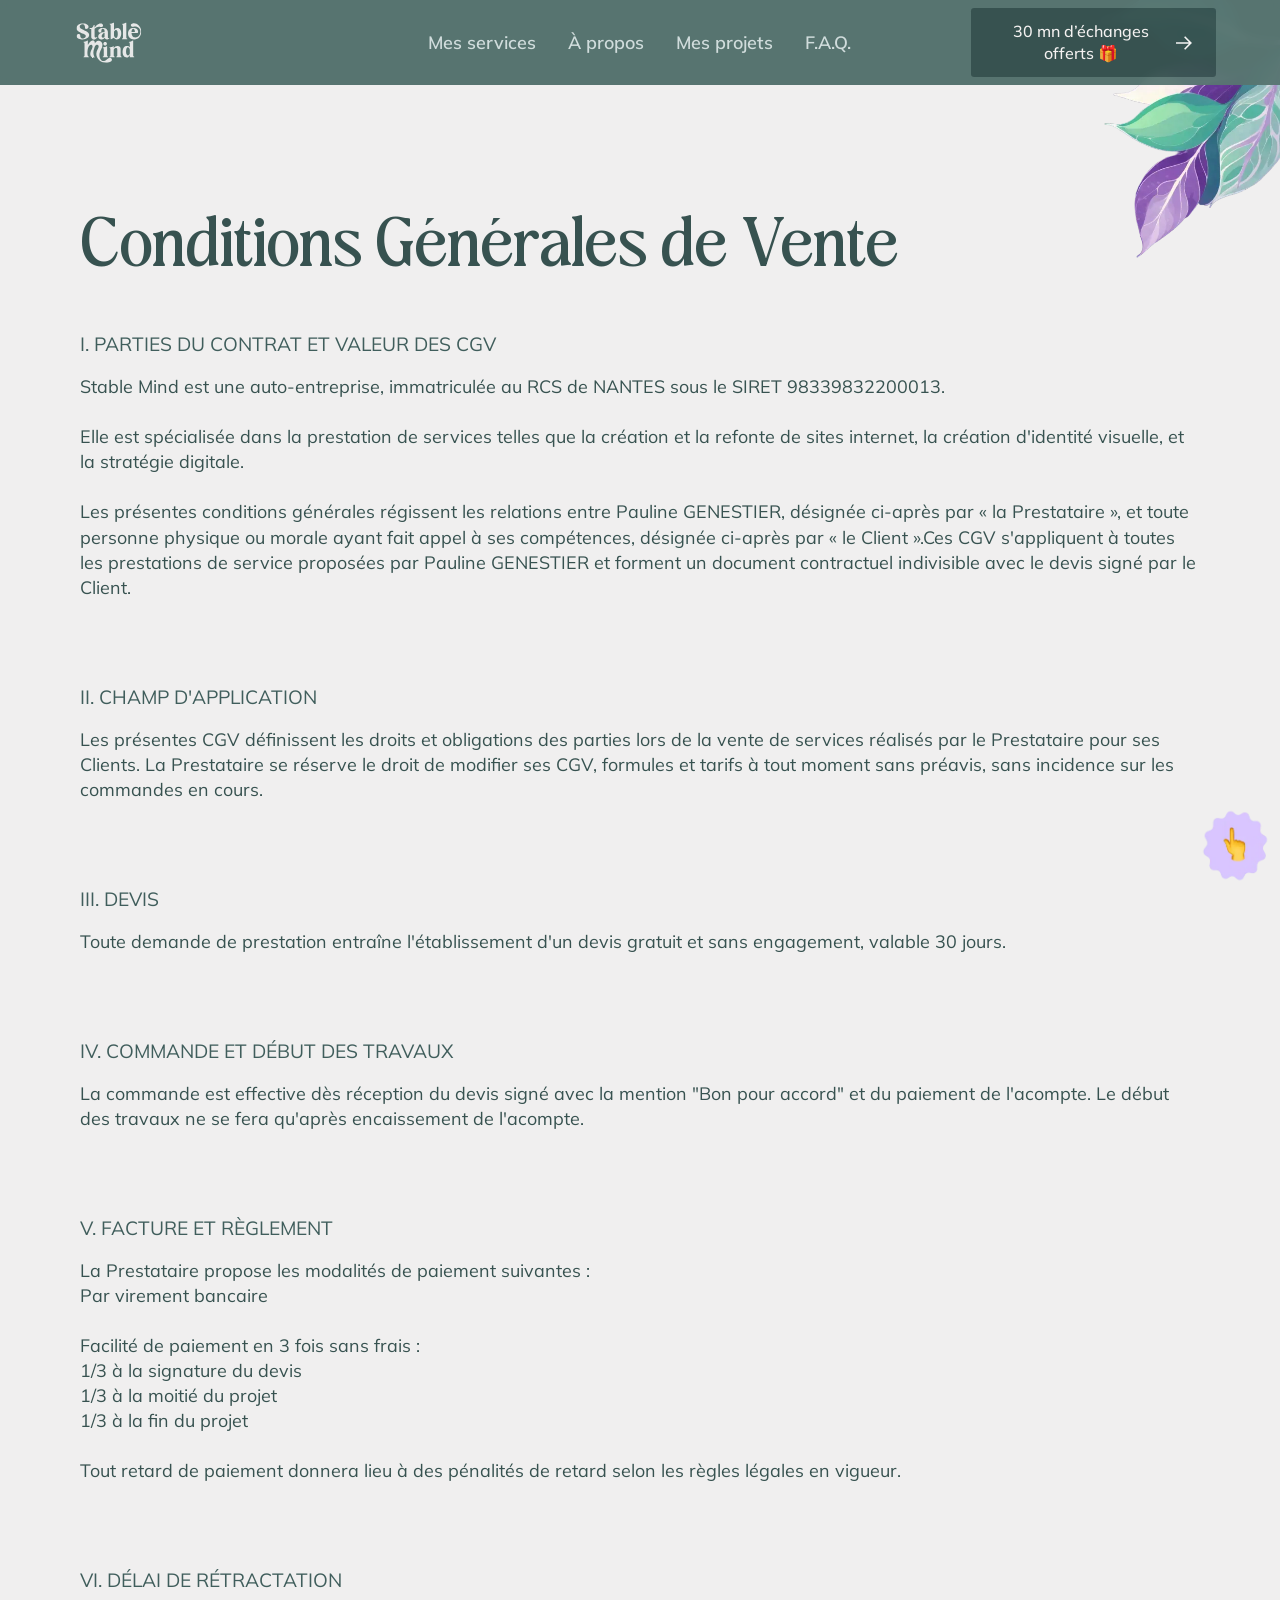
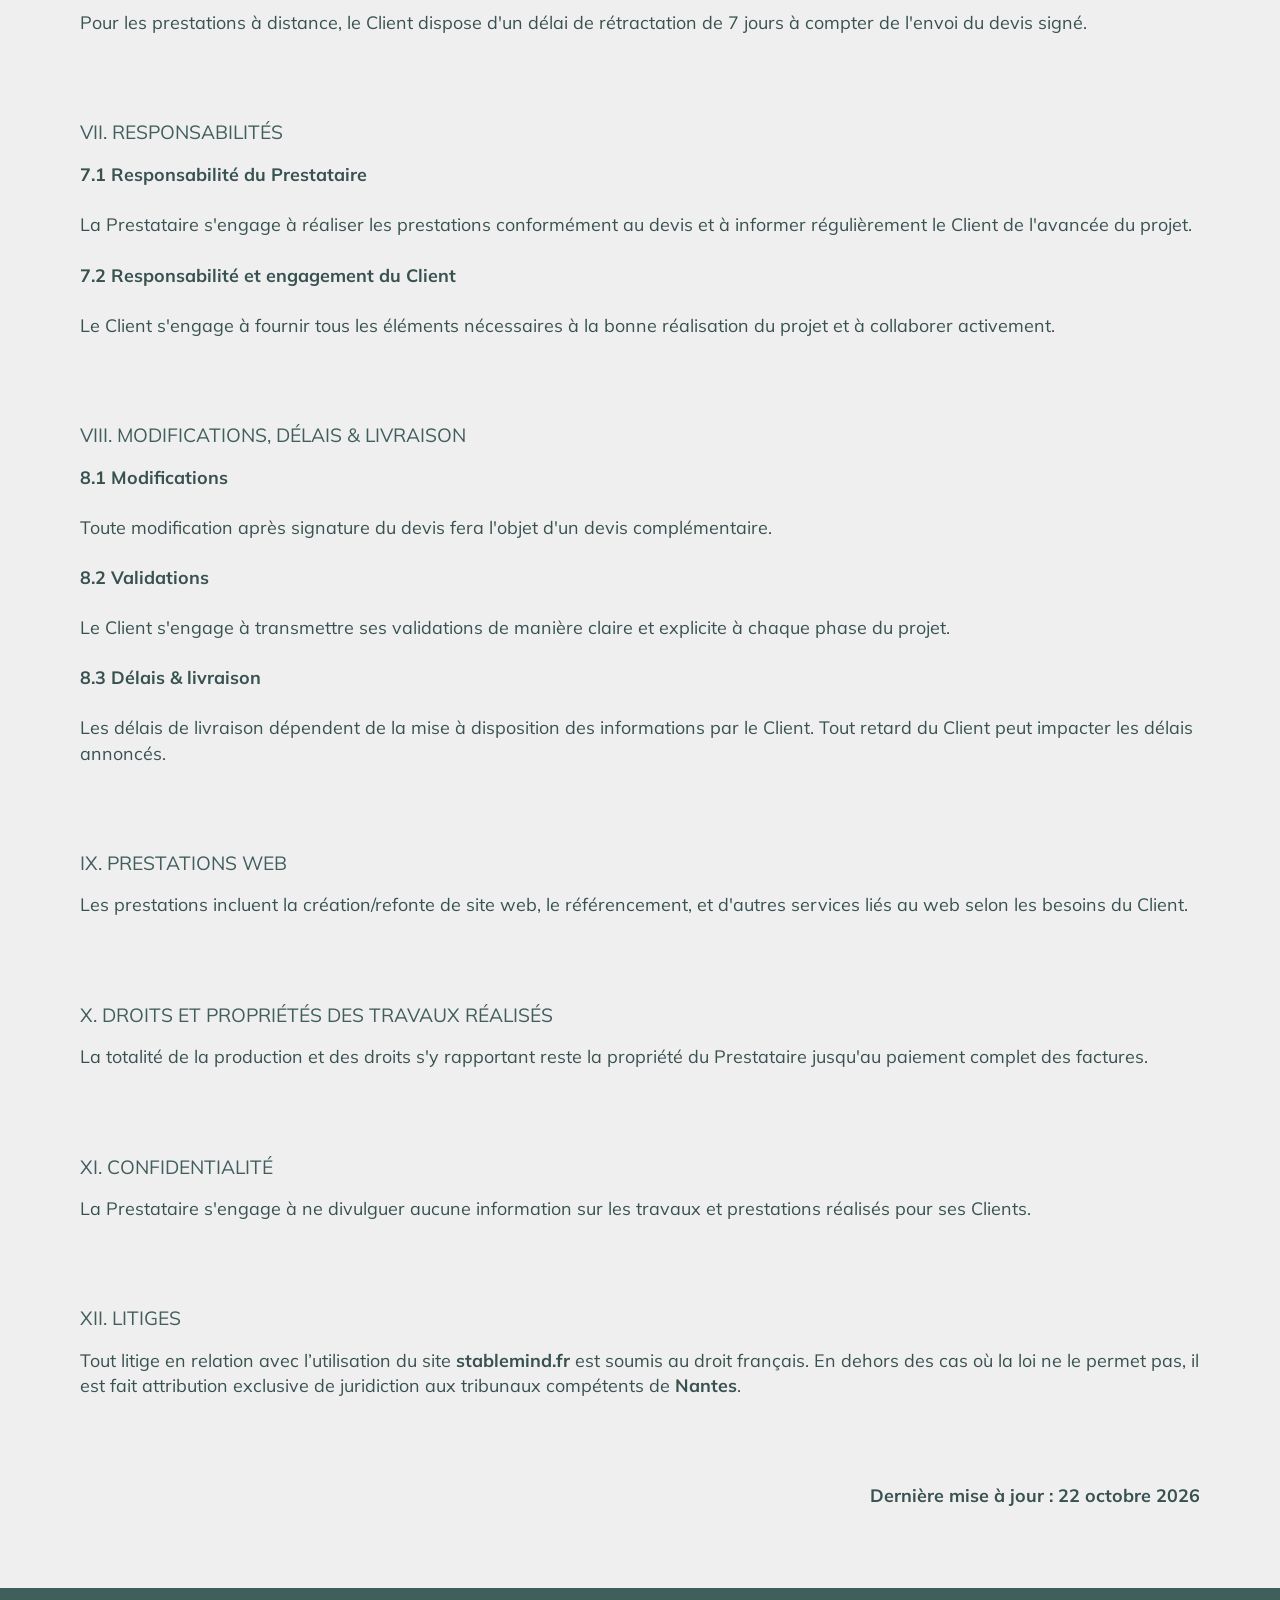
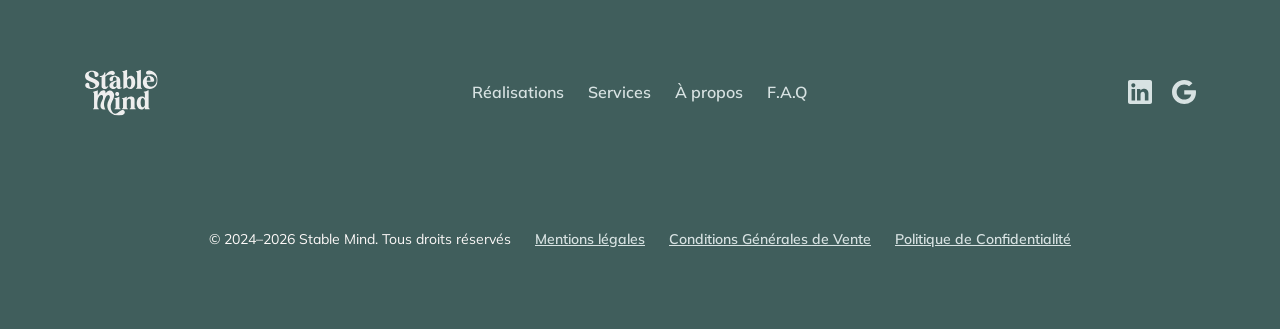
==== commit 06be963a: "Refresh revision dates and recover legacy home URL" ====
--- a/site/conditions-generales-de-vente/index.html
+++ b/site/conditions-generales-de-vente/index.html
@@ -2,24 +2,160 @@
 <html data-wf-page="668acb660a0c07b33718b6ea" data-wf-site="659ee424119e88f192261d21" lang="fr">
 <head>
   <meta charset="utf-8">
-  <title>Conditions Générales de Vente | Stable Mind - Design et Identité de Marque</title>
-  <meta content="Découvrez les Conditions Générales de Vente de Stable Mind. Informations sur nos prestations de design, création web et identité de marque. Transparence et confiance garanties." name="description">
-  <meta content="Conditions Générales de Vente | Stable Mind - Design et Identité de Marque" property="og:title">
-  <meta content="Découvrez les Conditions Générales de Vente de Stable Mind. Informations sur nos prestations de design, création web et identité de marque. Transparence et confiance garanties." property="og:description">
-  <meta content="Conditions Générales de Vente | Stable Mind - Design et Identité de Marque" name="twitter:title">
-  <meta content="Découvrez les Conditions Générales de Vente de Stable Mind. Informations sur nos prestations de design, création web et identité de marque. Transparence et confiance garanties." name="twitter:description">
+  <link rel="preload" href="/fonts/mulish-variablefont_wght.woff2" as="font" type="font/woff2" crossorigin>
+  <link rel="preload" href="/fonts/flowersofnineties-variablevf.woff2" as="font" type="font/woff2" crossorigin>
+  <title>Conditions générales de vente | Stable Mind</title>
+  <meta name="description" content="Consultez les conditions générales de vente des prestations de création de sites web et d’identité visuelle de Stable Mind.">
+  <link rel="canonical" href="https://www.stablemind.fr/conditions-generales-de-vente.html">
+  <meta name="robots" content="index, follow, max-image-preview:large">
+  <meta property="og:title" content="Conditions générales de vente | Stable Mind">
+  <meta property="og:description" content="Consultez les conditions générales de vente des prestations de création de sites web et d’identité visuelle de Stable Mind.">
   <meta property="og:type" content="website">
-  <meta content="summary_large_image" name="twitter:card">
+  <meta property="og:site_name" content="Stable Mind">
+  <meta property="og:locale" content="fr_FR">
+  <meta property="og:image" content="https://www.stablemind.fr/images/stablemind-nantes-partage.jpg">
+  <meta property="og:image:width" content="1200">
+  <meta property="og:image:height" content="630">
+  <meta property="og:image:alt" content="Stable Mind — création et refonte de sites web à Nantes">
+  <meta property="og:url" content="https://www.stablemind.fr/conditions-generales-de-vente.html">
+  <meta name="twitter:card" content="summary_large_image">
+  <meta name="twitter:title" content="Conditions générales de vente | Stable Mind">
+  <meta name="twitter:description" content="Consultez les conditions générales de vente des prestations de création de sites web et d’identité visuelle de Stable Mind.">
+  <meta name="twitter:image" content="https://www.stablemind.fr/images/stablemind-nantes-partage.jpg">
+  <meta name="twitter:image:alt" content="Stable Mind — création et refonte de sites web à Nantes">
+  <script type="application/ld+json">{
+  "@context": "https://schema.org",
+  "@graph": [
+    {
+      "@type": "ProfessionalService",
+      "@id": "https://www.stablemind.fr/#entreprise",
+      "name": "Stable Mind",
+      "url": "https://www.stablemind.fr/",
+      "logo": "https://www.stablemind.fr/images/logo_stablemind_white.svg",
+      "image": "https://www.stablemind.fr/images/stablemind-nantes-partage.jpg",
+      "description": "Création et refonte de sites web, identité visuelle et stratégie digitale pour les entrepreneurs et PME à Nantes.",
+      "telephone": "+33668277982",
+      "email": "pauline@stablemind.fr",
+      "address": {
+        "@type": "PostalAddress",
+        "addressLocality": "Sainte-Luce-sur-Loire",
+        "postalCode": "44980",
+        "addressCountry": "FR"
+      },
+      "areaServed": [
+        {
+          "@type": "City",
+          "name": "Nantes"
+        },
+        {
+          "@type": "Country",
+          "name": "France"
+        }
+      ],
+      "sameAs": [
+        "https://www.linkedin.com/in/paulinegenestier/",
+        "https://www.behance.net/paulinegenesti"
+      ],
+      "founder": {
+        "@type": "Person",
+        "name": "Pauline Genestier"
+      },
+      "hasOfferCatalog": {
+        "@type": "OfferCatalog",
+        "name": "Services web et identité visuelle",
+        "itemListElement": [
+          {
+            "@type": "Offer",
+            "itemOffered": {
+              "@type": "Service",
+              "name": "Création et refonte de sites web",
+              "provider": {
+                "@id": "https://www.stablemind.fr/#entreprise"
+              }
+            }
+          },
+          {
+            "@type": "Offer",
+            "itemOffered": {
+              "@type": "Service",
+              "name": "Identité visuelle",
+              "provider": {
+                "@id": "https://www.stablemind.fr/#entreprise"
+              }
+            }
+          },
+          {
+            "@type": "Offer",
+            "itemOffered": {
+              "@type": "Service",
+              "name": "Stratégie digitale",
+              "provider": {
+                "@id": "https://www.stablemind.fr/#entreprise"
+              }
+            }
+          }
+        ]
+      }
+    },
+    {
+      "@type": "WebSite",
+      "@id": "https://www.stablemind.fr/#site",
+      "url": "https://www.stablemind.fr/",
+      "name": "Stable Mind",
+      "inLanguage": "fr-FR",
+      "publisher": {
+        "@id": "https://www.stablemind.fr/#entreprise"
+      }
+    },
+    {
+      "@type": "WebPage",
+      "@id": "https://www.stablemind.fr/conditions-generales-de-vente.html#page",
+      "url": "https://www.stablemind.fr/conditions-generales-de-vente.html",
+      "name": "Conditions générales de vente | Stable Mind",
+      "description": "Consultez les conditions générales de vente des prestations de création de sites web et d’identité visuelle de Stable Mind.",
+      "inLanguage": "fr-FR",
+      "isPartOf": {
+        "@id": "https://www.stablemind.fr/#site"
+      },
+      "about": {
+        "@id": "https://www.stablemind.fr/#entreprise"
+      },
+      "breadcrumb": {
+        "@id": "https://www.stablemind.fr/conditions-generales-de-vente.html#fil-ariane"
+      },
+      "dateModified": "2026-10-22"
+    },
+    {
+      "@type": "BreadcrumbList",
+      "@id": "https://www.stablemind.fr/conditions-generales-de-vente.html#fil-ariane",
+      "itemListElement": [
+        {
+          "@type": "ListItem",
+          "position": 1,
+          "name": "Accueil",
+          "item": "https://www.stablemind.fr/"
+        },
+        {
+          "@type": "ListItem",
+          "position": 2,
+          "name": "Conditions générales de vente",
+          "item": "https://www.stablemind.fr/conditions-generales-de-vente.html"
+        }
+      ]
+    }
+  ]
+}</script>
+
   <meta content="width=device-width, initial-scale=1" name="viewport">
-  <meta content="google-site-verification=tcRDvtpjel-f5jcYhmmBqXW1y2SXDCsSAJ76ckuyitY" name="google-site-verification">
+  <meta content="tcRDvtpjel-f5jcYhmmBqXW1y2SXDCsSAJ76ckuyitY" name="google-site-verification">
   <meta content="Webflow" name="generator">
   <link href="../css/normalize.css" rel="stylesheet" type="text/css">
   <link href="../css/webflow.css" rel="stylesheet" type="text/css">
-  <link href="../css/stable-mind-2c8507.webflow.css?v=7" rel="stylesheet" type="text/css">
+  <link href="../css/stable-mind-2c8507.webflow.css?v=8" rel="stylesheet" type="text/css">
   <script type="text/javascript">!function(o,c){var n=c.documentElement,t=" w-mod-";n.className+=t+"js",("ontouchstart"in o||o.DocumentTouch&&c instanceof DocumentTouch)&&(n.className+=t+"touch")}(window,document);</script>
   <link href="../images/favicon.png" rel="shortcut icon" type="image/x-icon">
   <link href="../images/webclip.png" rel="apple-touch-icon">
-  <link href="https://www.stablemind.fr/conditions-generales-de-vente" rel="canonical">
+
   <meta name="format-detection" content="telephone=no">
   <!--  Google Tag Manager  -->
   <script>(function(w,d,s,l,i){w[l]=w[l]||[];w[l].push({'gtm.start':
@@ -28,62 +164,11 @@
 'https://www.googletagmanager.com/gtm.js?id='+i+dl;f.parentNode.insertBefore(j,f);
 })(window,document,'script','dataLayer','GTM-M9ZDG9HV');</script>
   <!--  End Google Tag Manager  -->
-  <script type="application/ld+json">
-{
-  "@context": "https://schema.org",
-  "@type": "ProfessionalService",
-  "name": "Stable Mind",
-  "image": "https://cdn.prod.website-files.com/659ee424119e88f192261d21/660d5e748f1e22f9ee2a4d4d_Logo_StableMind_white.svg",
-  "url": "https://www.stablemind.fr",
-  "telephone": "+33668277982",
-  "email": "pauline@stablemind.fr",
-  "description": "Stable Mind offre des services de web design, de stratégie digitale et de création d'identité visuelle pour les PME.",
-  "areaServed": "France",
-  "priceRange": "€€€",
-  "openingHours": "Mo-Fr 09:00-18:00",
-  "sameAs": [
-    "https://www.linkedin.com/in/paulinegenestier/",
-    "https://www.instagram.com/stablemind.design/"
-  ],
-  "founder": {
-    "@type": "Person",
-    "name": "Pauline Genestier"
-  },
-  "hasOfferCatalog": {
-    "@type": "OfferCatalog",
-    "name": "Services de Stable Mind",
-    "itemListElement": [
-      {
-        "@type": "Offer",
-        "itemOffered": {
-          "@type": "Service",
-          "name": "Web Design",
-          "description": "Création de sites web responsifs et attractifs"
-        }
-      },
-      {
-        "@type": "Offer",
-        "itemOffered": {
-          "@type": "Service",
-          "name": "Stratégie Digitale",
-          "description": "Élaboration de stratégies digitales sur mesure"
-        }
-      },
-      {
-        "@type": "Offer",
-        "itemOffered": {
-          "@type": "Service",
-          "name": "Identité Visuelle",
-          "description": "Création d'identités visuelles uniques et cohérentes"
-        }
-      }
-    ]
-  }
-}
-</script>
-  <script src="https://cdn.prod.website-files.com/659ee424119e88f192261d21%2F652d31f3dc22d7b4ee708e44%2F6710cd85941d9a8a02956df8%2Fclarity_script-8.9.5.js" type="text/javascript"></script>
-  <script src="https://cdn.prod.website-files.com/659ee424119e88f192261d21%2F66ba5a08efe71070f98dd10a%2F69186cce8e9cfdd274e5e7c2%2Fm9zdg9hv-1.1.1.js" type="text/javascript"></script>
-  <link href="../css/production-fixes.css?v=9" rel="stylesheet" type="text/css">
+
+  <script src="https://cdn.prod.website-files.com/659ee424119e88f192261d21%2F652d31f3dc22d7b4ee708e44%2F6710cd85941d9a8a02956df8%2Fclarity_script-8.9.5.js" type="text/javascript" defer></script>
+  <script src="https://cdn.prod.website-files.com/659ee424119e88f192261d21%2F66ba5a08efe71070f98dd10a%2F69186cce8e9cfdd274e5e7c2%2Fm9zdg9hv-1.1.1.js" type="text/javascript" defer></script>
+  <link href="../css/production-fixes.css?v=12" rel="stylesheet" type="text/css">
+  <noscript><style>[style*="opacity:0"]{opacity:1!important}.layout413_image-wrapper{width:100%!important}.header80_content{opacity:1!important}</style></noscript>
 </head>
 <body>
   <div class="page-wrapper">
@@ -119,8 +204,8 @@
 	margin-right: auto !important;
   margin-left: auto !important;
 }
-/* 
-Make the following elements inherit typography styles from the parent and not have hardcoded values. 
+/*
+Make the following elements inherit typography styles from the parent and not have hardcoded values.
 Important: You will not be able to style for example "All Links" in Designer with this CSS applied.
 Uncomment this CSS to use it in the project. Leave this message for future hand-off.
 */
@@ -244,26 +329,26 @@
 </style>
     </div>
     <div class="sticky_footer w-clearfix">
-      <a id="scroll-up" href="#" class="link-block w-inline-block"><img src="../images/purple_star_finger.webp" loading="lazy" alt="Bouton pour faire défiler vers le haut de la page représentant un doigt pointé vers le haut" class="is-image-hero icon-height-xxlarge button_scroll_up"></a>
+      <a id="scroll-up" href="#" class="link-block w-inline-block"><img src="../images/purple_star_finger.webp" loading="lazy" alt="Bouton pour faire défiler vers le haut de la page représentant un doigt pointé vers le haut" class="is-image-hero icon-height-xxlarge button_scroll_up" decoding="async"></a>
       <div class="sticky_footer_button"></div>
     </div>
     <div class="section_navbar2">
       <div data-animation="default" class="navbar2_component background-color-primary w-nav" data-easing2="ease" fs-scrolldisable-element="smart-nav" data-easing="ease" data-collapse="medium" data-w-id="f6324109-f3d7-db28-a6b7-eaa4f1ce9ca7" role="banner" data-duration="400">
         <div class="navbar2_container text-color-primary">
-          <a href="../index.html" class="navbar2_logo-link w-nav-brand">
-            <div class="w-layout-blockcontainer container-small w-container"><img src="../images/logo_stablemind_white.svg" loading="lazy" width="Auto" alt="Logo de l&#x27;entreprise Stable Mind" class="navbar2_logo margin-xsmall"></div>
+          <a href="/" class="navbar2_logo-link w-nav-brand">
+            <div class="w-layout-blockcontainer container-small w-container"><img src="../images/logo_stablemind_white.svg" loading="eager" alt="Logo de l'entreprise Stable Mind" class="navbar2_logo margin-xsmall" decoding="async"></div>
           </a>
           <nav role="navigation" id="w-node-f6324109-f3d7-db28-a6b7-eaa4f1ce9cac-f1ce9ca6" class="navbar2_menu w-nav-menu">
-            <a href="../index.html#services" class="navbar2_link w-nav-link">Mes services</a>
-            <a href="../index.html#a-propos" class="navbar2_link w-nav-link">À propos</a>
-            <a href="../index.html#Projets" class="navbar2_link w-nav-link">Mes projets</a>
-            <a href="../index.html#FAQ" class="navbar2_link w-nav-link">F.A.Q.</a>
+            <a href="/#services" class="navbar2_link w-nav-link">Mes services</a>
+            <a href="/#a-propos" class="navbar2_link w-nav-link">À propos</a>
+            <a href="/#Projets" class="navbar2_link w-nav-link">Mes projets</a>
+            <a href="/#FAQ" class="navbar2_link w-nav-link">F.A.Q.</a>
           </nav>
           <div class="navbar2_button-wrapper">
-            <a href="https://zcal.co/i/Wrt-oJ8Q" target="_blank" class="button is-icon alternate mobile-hidden w-inline-block">
+            <a href="https://zcal.co/i/Wrt-oJ8Q" target="_blank" class="button is-icon alternate mobile-hidden w-inline-block" rel="noopener">
               <div class="text-size-small">30 mn d’échanges offerts 🎁</div>
               <div class="icon-1x1-small w-embed"><svg aria-hidden="true" fill="currentColor" role="img" viewbox="0 0 20 21" xmlns="http://www.w3.org/2000/svg">
-                  <title>Arrow Right</title>
+
                   <polygon points="16.172 9 10.101 2.929 11.515 1.515 20 10 19.293 10.707 11.515 18.485 10.101 17.071 16.172 11 0 11 0 9">
                 </polygon></svg></div>
             </a>
@@ -279,7 +364,8 @@
           </div>
         </div>
       </div>
-    </div><img src="../images/feuilles_1.webp" loading="lazy" sizes="(max-width: 479px) 40vw, (max-width: 991px) 30vw, 20vw" srcset="../images/feuilles_1-p-500.webp 500w, ../images/feuilles_1-p-800.webp 800w, ../images/feuilles_1-p-1080.webp 1080w, ../images/feuilles_1.webp 1312w" alt="" class="conditions-image-deco">
+    </div><img src="../images/feuilles_1.webp" loading="lazy" sizes="(max-width: 479px) 40vw, (max-width: 991px) 30vw, 20vw" srcset="../images/feuilles_1-p-500.webp 500w, ../images/feuilles_1-p-800.webp 800w, ../images/feuilles_1-p-1080.webp 1080w, ../images/feuilles_1.webp 1312w" alt="" class="conditions-image-deco" decoding="async">
+    <main id="contenu">
     <section class="section_layout331 background-color-primary alternate">
       <div class="padding-global">
         <div class="container-large">
@@ -410,7 +496,7 @@
                 </div>
               </div>
             </div>
-            <div class="text-weight-bold text-align-right">Dernière mise à jour : 09 juillet 2024</div>
+            <div class="text-weight-bold text-align-right">Dernière mise à jour : <time datetime="2026-10-22">22 octobre 2026</time></div>
           </div>
         </div>
       </div>
@@ -425,21 +511,21 @@
         <div class="padding-vertical padding-xxlarge">
           <div class="padding-bottom padding-xxlarge">
             <div class="w-layout-grid footer4_top-wrapper">
-              <a href="#" id="w-node-ab5822fc-b2aa-e9ae-ccc5-338d0b5e74c8-0b5e74c2" class="footer4_logo-link w-nav-brand"><img src="../images/logo_stablemind_white.svg" loading="lazy" alt="Logo de l&#x27;entreprise Stable Mind"></a>
+              <a href="#" id="w-node-ab5822fc-b2aa-e9ae-ccc5-338d0b5e74c8-0b5e74c2" class="footer4_logo-link w-nav-brand"><img src="../images/logo_stablemind_white.svg" loading="lazy" alt="Logo de l'entreprise Stable Mind" decoding="async"></a>
               <div class="w-layout-grid footer4_link-list">
                 <a href="#" class="footer4_link">Réalisations</a>
                 <a href="#" class="footer4_link">Services</a>
                 <a href="#" class="footer4_link">À propos</a>
-                <a href="../index.html#FAQ" class="footer4_link">F.A.Q</a>
+                <a href="/#FAQ" class="footer4_link">F.A.Q</a>
               </div>
               <div id="w-node-ab5822fc-b2aa-e9ae-ccc5-338d0b5e74d3-0b5e74c2" class="w-layout-grid footer4_social-list">
-                <a href="https://www.linkedin.com/in/paulinegenestier" target="_blank" class="footer4_social-link w-inline-block">
+                <a href="https://www.linkedin.com/in/paulinegenestier" target="_blank" class="footer4_social-link w-inline-block" rel="noopener" aria-label="Stable Mind sur LinkedIn">
                   <div class="icon-1x1-medium w-embed"><svg width="100%" height="100%" viewbox="0 0 24 24" fill="none" xmlns="http://www.w3.org/2000/svg">
                       <path fill-rule="evenodd" clip-rule="evenodd" d="M4.5 3C3.67157 3 3 3.67157 3 4.5V19.5C3 20.3284 3.67157 21 4.5 21H19.5C20.3284 21 21 20.3284 21 19.5V4.5C21 3.67157 20.3284 3 19.5 3H4.5ZM8.52076 7.00272C8.52639 7.95897 7.81061 8.54819 6.96123 8.54397C6.16107 8.53975 5.46357 7.90272 5.46779 7.00413C5.47201 6.15897 6.13998 5.47975 7.00764 5.49944C7.88795 5.51913 8.52639 6.1646 8.52076 7.00272ZM12.2797 9.76176H9.75971H9.7583V18.3216H12.4217V18.1219C12.4217 17.742 12.4214 17.362 12.4211 16.9819V16.9818V16.9816V16.9815V16.9812C12.4203 15.9674 12.4194 14.9532 12.4246 13.9397C12.426 13.6936 12.4372 13.4377 12.5005 13.2028C12.7381 12.3253 13.5271 11.7586 14.4074 11.8979C14.9727 11.9864 15.3467 12.3141 15.5042 12.8471C15.6013 13.1803 15.6449 13.5389 15.6491 13.8863C15.6605 14.9339 15.6589 15.9815 15.6573 17.0292V17.0294C15.6567 17.3992 15.6561 17.769 15.6561 18.1388V18.3202H18.328V18.1149C18.328 17.6629 18.3278 17.211 18.3275 16.7591V16.759V16.7588C18.327 15.6293 18.3264 14.5001 18.3294 13.3702C18.3308 12.8597 18.276 12.3563 18.1508 11.8627C17.9638 11.1286 17.5771 10.5211 16.9485 10.0824C16.5027 9.77019 16.0133 9.5691 15.4663 9.5466C15.404 9.54401 15.3412 9.54062 15.2781 9.53721L15.2781 9.53721L15.2781 9.53721C14.9984 9.52209 14.7141 9.50673 14.4467 9.56066C13.6817 9.71394 13.0096 10.0641 12.5019 10.6814C12.4429 10.7522 12.3852 10.8241 12.2991 10.9314L12.2991 10.9315L12.2797 10.9557V9.76176ZM5.68164 18.3244H8.33242V9.76733H5.68164V18.3244Z" fill="CurrentColor"></path>
                     </svg></div>
                   <div class="text-block">Linkedin StableMind</div>
                 </a>
-                <a href="https://share.google/nDlWpgfK4mPzJgzuq" target="_blank" class="footer4_social-link w-inline-block">
+                <a href="https://share.google/nDlWpgfK4mPzJgzuq" target="_blank" class="footer4_social-link w-inline-block" rel="noopener" aria-label="Consulter Stable Mind sur Google">
                   <div class="icon-1x1-medium w-embed"><svg width="100%" height="100%" viewbox="0 0 24 24" fill="none" xmlns="http://www.w3.org/2000/svg">
                       <path fill-rule="evenodd" clip-rule="evenodd" d="M12.1822 10.7136V13.7983H17.392C17.1796 15.1224 15.8166 17.6801 12.1822 17.6801C9.04993 17.6801 6.49096 15.1371 6.49096 11.9994C6.49096 8.86181 9.04935 6.31875 12.1822 6.31875C13.9664 6.31875 15.1624 7.06012 15.8436 7.70475L18.3337 5.35238C16.7349 3.89044 14.6631 3 12.1822 3C7.10674 3 3 7.02244 3 12C3 16.9776 7.10674 21 12.1822 21C17.4815 21 21 17.3494 21 12.2053C21 11.6136 20.934 11.1624 20.8537 10.7141L12.1822 10.7136Z" fill="CurrentColor"></path>
                     </svg></div>
@@ -451,7 +537,7 @@
           <div class="line-divider"></div>
           <div class="padding-top padding-medium">
             <div class="w-layout-grid footer4_bottom-wrapper">
-              <div id="w-node-ab5822fc-b2aa-e9ae-ccc5-338d0b5e74df-0b5e74c2" class="footer4_credit-text">© 2024 Stable Mind. Tous droits réservés</div>
+              <div id="w-node-ab5822fc-b2aa-e9ae-ccc5-338d0b5e74df-0b5e74c2" class="footer4_credit-text">© 2024–2026 Stable Mind. Tous droits réservés</div>
               <a href="../mentions-legales.html" class="footer4_legal-link">Mentions légales</a>
               <a href="../conditions-generales-de-vente.html" aria-current="page" class="footer4_legal-link w--current">Conditions Générales de Vente</a>
               <a href="../politique-de-confidentialite.html" class="footer4_legal-link">Politique de Confidentialité</a>
@@ -466,4 +552,4 @@
   <noscript><iframe src="https://www.googletagmanager.com/ns.html?id=GTM-M9ZDG9HV" height="0" width="0" style="display:none;visibility:hidden"></iframe></noscript>
   <!--  End Google Tag Manager (noscript)  -->
 </body>
-</html>+</html>
--- a/site/css/stable-mind-2c8507.webflow.css
+++ b/site/css/stable-mind-2c8507.webflow.css
@@ -1,6 +1,6 @@
 @font-face {
   font-family: Flowersofnineties Variablevf;
-  src: url('../fonts/flowersofnineties-variablevf.ttf') format("truetype");
+  src: url('../fonts/flowersofnineties-variablevf.woff2') format('woff2'), url('../fonts/flowersofnineties-variablevf.ttf') format('truetype');
   font-weight: 100 900;
   font-style: normal;
   font-display: swap;
@@ -8,7 +8,7 @@
 
 @font-face {
   font-family: Flowersofnineties;
-  src: url('../fonts/flowersofnineties-italicvariablevf.ttf') format("truetype");
+  src: url('../fonts/flowersofnineties-italicvariablevf.woff2') format('woff2'), url('../fonts/flowersofnineties-italicvariablevf.ttf') format('truetype');
   font-weight: 100 900;
   font-style: italic;
   font-display: swap;
@@ -16,7 +16,7 @@
 
 @font-face {
   font-family: Mulish Variablefont Wght;
-  src: url('../fonts/mulish-italic-variablefont_wght.ttf') format("truetype");
+  src: url('../fonts/mulish-italic-variablefont_wght.woff2') format('woff2'), url('../fonts/mulish-italic-variablefont_wght.ttf') format('truetype');
   font-weight: 200 1000;
   font-style: italic;
   font-display: swap;
@@ -24,7 +24,7 @@
 
 @font-face {
   font-family: Mulish Variablefont Wght;
-  src: url('../fonts/mulish-variablefont_wght.ttf') format("truetype");
+  src: url('../fonts/mulish-variablefont_wght.woff2') format('woff2'), url('../fonts/mulish-variablefont_wght.ttf') format('truetype');
   font-weight: 200 1000;
   font-style: normal;
   font-display: swap;
@@ -5286,33 +5286,3 @@
     justify-self: center;
   }
 }
-
-
-@font-face {
-  font-family: 'Flowersofnineties Variablevf';
-  src: url('../fonts/flowersofnineties-variablevf.ttf') format('truetype');
-  font-weight: 100 900;
-  font-style: normal;
-  font-display: swap;
-}
-@font-face {
-  font-family: 'Flowersofnineties';
-  src: url('../fonts/flowersofnineties-italicvariablevf.ttf') format('truetype');
-  font-weight: 100 900;
-  font-style: italic;
-  font-display: swap;
-}
-@font-face {
-  font-family: 'Mulish Variablefont Wght';
-  src: url('../fonts/mulish-italic-variablefont_wght.ttf') format('truetype');
-  font-weight: 200 1000;
-  font-style: italic;
-  font-display: swap;
-}
-@font-face {
-  font-family: 'Mulish Variablefont Wght';
-  src: url('../fonts/mulish-variablefont_wght.ttf') format('truetype');
-  font-weight: 200 1000;
-  font-style: normal;
-  font-display: swap;
-}
--- a/site/css/production-fixes.css
+++ b/site/css/production-fixes.css
@@ -73,12 +73,6 @@
   .project-marquee-group[aria-hidden="true"] { display: none; }
 }
 
-/* Keep the footer wave below the call to action at every desktop width. */
-.section_cta27 .image-11 {
-  top: calc(100% - 2rem);
-  pointer-events: none;
-}
-
 /* Preserve the moving project rows without letting them widen the page. */
 .page-wrapper {
   overflow-x: clip;
@@ -134,21 +128,51 @@
     bottom: calc(100% - 1px);
   }
 
-  .section_cta27 > .padding-global {
-    padding-bottom: clamp(8rem, 35vw, 18rem);
-  }
+}
 
-  .section_cta27 .image-12 {
-    z-index: 1;
-  }
+/* Original scalloped backdrop, with the rocket on the footer baseline. */
+.section_cta27 > .padding-global {
+  --footer-rocket-width: clamp(12rem, 28vw, 20rem);
+  position: relative;
+  padding-bottom: calc(var(--footer-rocket-width) * .66 + 3rem);
+}
 
-  .section_cta27 .image-11 {
-    width: 100%;
-    max-width: none;
-    height: auto;
-    top: auto;
-    bottom: -1px;
-    left: 0;
-    right: auto;
-  }
+.section_cta27 .image-11 {
+  border-radius: 0;
+  position: absolute;
+  display: block;
+  width: min(100%, calc(var(--footer-rocket-width) * 1.5));
+  max-width: 100%;
+  height: auto;
+  top: auto;
+  bottom: -1px;
+  left: 50%;
+  right: auto;
+  margin: 0;
+  transform: translateX(-50%);
+  z-index: 0;
+  pointer-events: none;
 }
+
+.section_cta27 .image-12 {
+  position: absolute;
+  display: block;
+  width: var(--footer-rocket-width);
+  min-width: 0;
+  max-width: calc(100% - 2rem);
+  height: auto;
+  top: auto;
+  bottom: 0;
+  left: 50%;
+  right: auto;
+  margin: 0;
+  transform: translateX(-50%);
+  z-index: 1;
+  pointer-events: none;
+}
+
+/* Reserve the SVG wave ratio before lazy images finish loading. */
+.transition-full-page {
+  height: auto;
+  aspect-ratio: 2409 / 116;
+}
